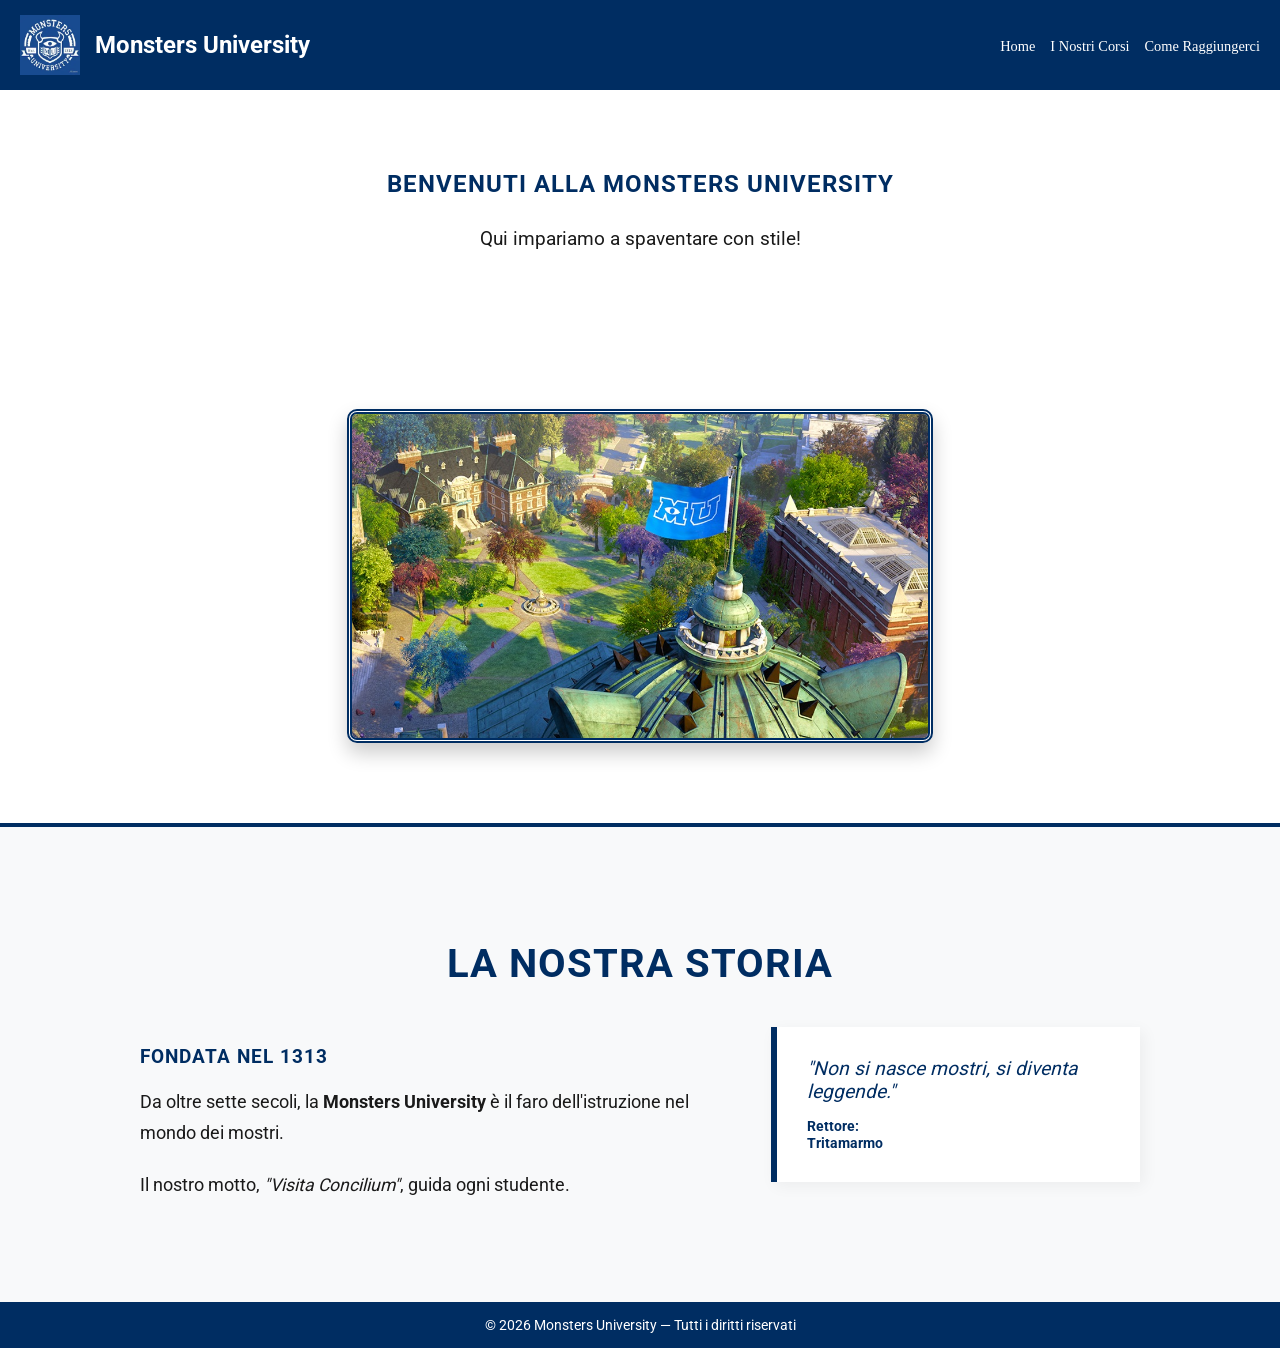
==== index.html @ 8ffa2c33 "Fix: Risolti conflitti su SonarQube su intero sito per miglioramento sicurezza da attacchi esterni c" ====
<!doctype html>
<html lang="it">

<head>
  <meta charset="UTF-8" />
  <meta name="viewport" content="width=device-width, initial-scale=1.0" />

  <meta name="description"
    content="Benvenuti alla Monsters University - La migliore accademia di spavento del mondo dei mostri." />

  <title>Monsters University</title>

  <link rel="shortcut icon" href="./assets/images/Favicon.ico" type="image/x-icon" />

  <link rel="preload" as="image" href="./assets/images/accademia-800.webp" imagesrcset="./assets/images/accademia-400.webp 400w, 
                   ./assets/images/accademia-800.webp 800w,
                   ./assets/images/accademia.webp 1200w"
    imagesizes="(max-width: 480px) 400px, (max-width: 900px) 800px, 1200px" fetchpriority="high" />

  <link rel="stylesheet" href="./css/fonts.css" />
  <link rel="stylesheet" href="./css/navbar.css" />
  <link rel="stylesheet" href="./css/style.css" />
  <link rel="stylesheet" href="./css/footer.css" />
</head>

<body>
  <div id="navbar-placeholder"></div>

  <main>
    <div id="menu-smartphone-placeholder"></div>

    <section class="title">
      <h1>Benvenuti alla Monsters University</h1>
      <p>Qui impariamo a spaventare con stile!</p>
    </section>

    <section class="school">
      <img src="assets/images/accademia-800.webp" srcset="assets/images/accademia-400.webp 400w,
                  assets/images/accademia-800.webp 800w,
                  assets/images/accademia.webp 1200w"
        sizes="(max-width: 480px) 400px, (max-width: 900px) 800px, 1200px"
        alt="Facciata storica dell'Università dei Mostri" width="800" height="533" style="width: 100%; height: auto"
        fetchpriority="high" />
    </section>

    <section class="storia">
      <div class="container-storia">
        <h2>La Nostra Storia</h2>
        <div class="storia-grid">
          <div class="testo-storia">
            <h3>Fondata nel 1313</h3>
            <p>
              Da oltre sette secoli, la <strong>Monsters University</strong> è
              il faro dell'istruzione nel mondo dei mostri.
            </p>
            <p>Il nostro motto, <em>"Visita Concilium"</em>, guida ogni studente.</p>
          </div>
          <div class="citazione">
            <blockquote aria-label="Citazione del Rettore">
              "Non si nasce mostri, si diventa leggende."
              <span> Rettore: <br />Tritamarmo</span>
            </blockquote>
          </div>
        </div>
      </div>
    </section>
  </main>

  <script src="./JavaScript/jquery-3.6.0.min.js"></script>

  <script src="./JavaScript/navbar.js"></script>
  <script src="./JavaScript/footer.js"></script>

  <script src="./services/caricaNavBar.js"></script>

  <script src="./JavaScript/customNavbar.js"></script>

</body>

</html>
---- css/fonts.css ----
/* CONFIGURAZIONE FONT LOCALE - ROBOTO SLAB
   Questa configurazione permette al progetto di funzionare 100% offline,
   risolvendo i warning di sicurezza (Subresource Integrity) di SonarQube
   ed evitando chiamate esterne ai server Google.
*/

/* roboto-slab-700 - latin */
@font-face {
  font-family: 'Roboto Slab';
  font-style: normal;
  font-weight: 400;
  font-display: swap;
  src: url('../assets/fonts/roboto-v51-latin-regular.woff2') format('woff2');
}

/* Nota: Controlla se anche il file regular (400) ha il v51 nel nome! 
   Se sì, aggiorna anche quello qui sotto: */
@font-face {
  font-family: 'Roboto Slab';
  font-style: normal;
  font-weight: 700;
  font-display: swap;
  src: url('../assets/fonts/roboto-v51-latin-700.woff2') format('woff2');
}
---- css/navbar.css ----
/* NAVBAR.CSS - Stili globali e Navigazione */

body {
    margin: 0;
    font-family: 'Arial', sans-serif;
}

.logo a {
    display: flex;
    align-items: center;
    gap: 15px;
    text-decoration: none;
    color: white;
    /* O il colore che preferisci per il testo del logo */
}

.logo a:hover {
    /* Opzionale: un leggero effetto quando passi il mouse sul logo */
    opacity: 0.9;
}

/* Tipografia specifica per gli elementi della Navbar */
.logo span {
    font-family: 'Roboto Slab', serif;
    color: white;
}

.nav-links a {
    font-family: 'Graduate', serif;
    /* Ripristinato Graduate come nel tuo file originale */
    color: white;
    text-decoration: none;
    font-size: 0.9rem;
    transition: color 0.3s;
}

/* Struttura Navbar */
.navbar {
    display: flex;
    justify-content: space-between;
    align-items: center;
    padding: 15px 20px;
    background-color: #002D62;
    color: white;
    position: relative;
    z-index: 1000;
}

.logo {
    display: flex;
    align-items: center;
    gap: 15px;
    font-size: 1.5rem;
    font-weight: bold;
    transition: 0.3s;
    text-decoration: none;
}

.logo:hover {
    text-shadow: 2px 2px 5px #93c54b;
}

.nav-links {
    list-style: none;
    display: flex;
    flex-wrap: wrap;
    justify-content: center;
    gap: 15px;
    margin: 0;
    padding: 0;
}

.nav-links a:hover {
    color: #93c54b;
}
/*Menu Hamburger e bottone nascosti in modalità desktop*/
.menuSmartphone {
    display: none;
}
.hamburger {
    display: none;
    flex-direction: column;
    gap: 5px;
    background: none;
    border: none;
    cursor: pointer;
}

.hamburger span {
    width: 28px;
    height: 3px;
    background: white;
    border-radius: 3px;
    transition: 0.3s;
}

/* Responsive Navbar */
@media screen and (max-width: 768px) {

    html,
    body {
        overflow-x: hidden;
    }

    .menu {
        display: none;
    }

    .line {
        width: 30px;
        height: 2px;
        margin: 5px;
    }

    nav {
        width: 100%;
        display: none;
    }

    .navbar {
        position: absolute;
        display: flex;
        justify-content: space-between;
        align-items: center;
        left: 0%;
        top: 0%;
        width: 100%;
        z-index: 1000;
        transform: translate();
    }

    .logo {
        display: flex;
        align-items: center;
        gap: 15px;
        font-size: 1.5rem;
        font-weight: bold;
        transition: 0.3s;
        text-decoration: none;
    }

    .title {
        display: flex;
        margin-top: 10%;
        flex-direction: column;
        justify-content: center;
        align-items: center;
        text-align: center;
        padding: 60px 20px;
        background-color: #ffffff;
    }

    .nav-links {
        display: none;
    }

    .hamburger {
        display: flex;
        flex-direction: column;
        gap: 5px;
        margin-left: auto;
        margin-right: 50px;
    }

.menuSmartphone {
    display: flex;
    position: fixed;
    list-style: none;
    padding: 20px;
    background: #002D62;
    height: 100vh;
    width: 100%;
    flex-direction: column;
    top: 70px;
    clip-path: 100% at 50% -50%;
    -webkit-clip-path: circle(100px at 50% -50%);
    transition: all 1s ease-out;
    pointer-events: none;
    z-index: 900;
}

.menuSmartphone a {
    display: block;
    padding: 15px 0;
    color: white;
    text-decoration: none;
    font-family: 'Roboto Slab', serif;
}

.menuSmartphone.open {
    /* MODIFICA: Riattiva i click solo quando è aperto */
    pointer-events: auto;
    -webkit-clip-path: circle(150% at 90% 0%);
    clip-path: circle(150% at 90% 0%);
}

.open {
    display: flex;
    clip-path: 1500% at 50% -50%;
    -webkit-clip-path: circle(1500px at 90% -50%);
    pointer-events: auto;
}
}
---- css/style.css ----
/* STILI GENERALI */
body {
    margin: 0;
    font-family: 'Roboto Slab', serif;
    background-color: #ffffff;
    color: #212529;
}

h1, h2, h3 {
    font-family: 'Roboto Slab', serif;
    text-transform: uppercase;
    letter-spacing: 1px;
    color: #002D62;
}

/* 2. SEZIONE TITOLO (HERO/HEADER PAGINA) */
.title {
    display: flex;
    flex-direction: column;
    justify-content: center;
    align-items: center;
    text-align: center;
    padding: 60px 20px;
    background-color: #ffffff;
}

.title h1 {
    margin-bottom: 10px;
    color: #002D62;
}

.title p {
    font-size: 1.2rem;
    color: #1a1a1a;
    max-width: 600px;
}

/* 3. SEZIONE CAMPUS (SCHOOL) */
.school {
    display: flex;
    flex-direction: column;
    justify-content: center;
    align-items: center;
    text-align: center;
    padding: 80px 5%;
}

.school img {
    max-width: 50%;
    height: auto;
    border: 5px double #002D62;
    border-radius: 10px;
    box-shadow: 0 10px 20px rgba(0,0,0,0.2);
}

/* 4. SEZIONE STORIA */
.storia {
    background-color: #f8f9fa;
    padding: 80px 10%;
    border-top: 4px solid #002D62;
}

.container-storia {
    max-width: 1000px;
    margin: 0 auto;
}

.storia h2 {
    font-size: 2.5rem;
    margin-bottom: 40px;
    text-align: center;
}

.storia-grid {
    display: flex;
    gap: 50px;
    align-items: flex-start;
}

.testo-storia p {
    font-size: 1.1rem;
    line-height: 1.8;
    color: #1a1a1a;
    margin-bottom: 20px;
}

/* 5. CITAZIONE */
.citazione {
    background-color: #ffffff;
    padding: 30px;
    border-left: 6px solid #002D62;
    box-shadow: 4px 4px 15px rgba(0,0,0,0.05);
    min-width: 280px;
}

.citazione blockquote {
    font-style: italic;
    font-size: 1.2rem;
    color: #002D62;
    margin: 0;
}

.citazione span {
    display: block;
    margin-top: 15px;
    font-weight: bold;
    font-style: normal;
    font-size: 0.9rem;
}

/* 6. RESPONSIVE */
@media (max-width: 768px) {
    .hero-content h1 {
        font-size: 2.2rem;
    }

    .storia-grid {
        flex-direction: column;
        text-align: center;
    }

    .school img {
        max-width: 80%;
        height: auto;
    }

    .citazione {
        min-width: unset;
        width: 100%;
        box-sizing: border-box;
    }
}
---- css/footer.css ----
/* FOOTER.CSS - Stili del footer globale */
body {
    margin: 0;
    padding: 0;
}

.site-footer {
    background-color: #002D62;
    color: white;
    text-align: center;
    padding: 15px 20px;
    font-family: 'Roboto Slab', serif;
    font-size: 0.85rem;
    width: 100%;
    box-sizing: border-box;
    /* Forza il footer a ignorare eventuali margini del padre */
    margin-left: 0;
    margin-right: 0;
}

.site-footer p {
    margin: 0;
    color: #ffffff;
}

@media screen and (max-width: 768px) {
    .site-footer {
        padding: 12px 15px;
        font-size: 0.75rem;
    }
}
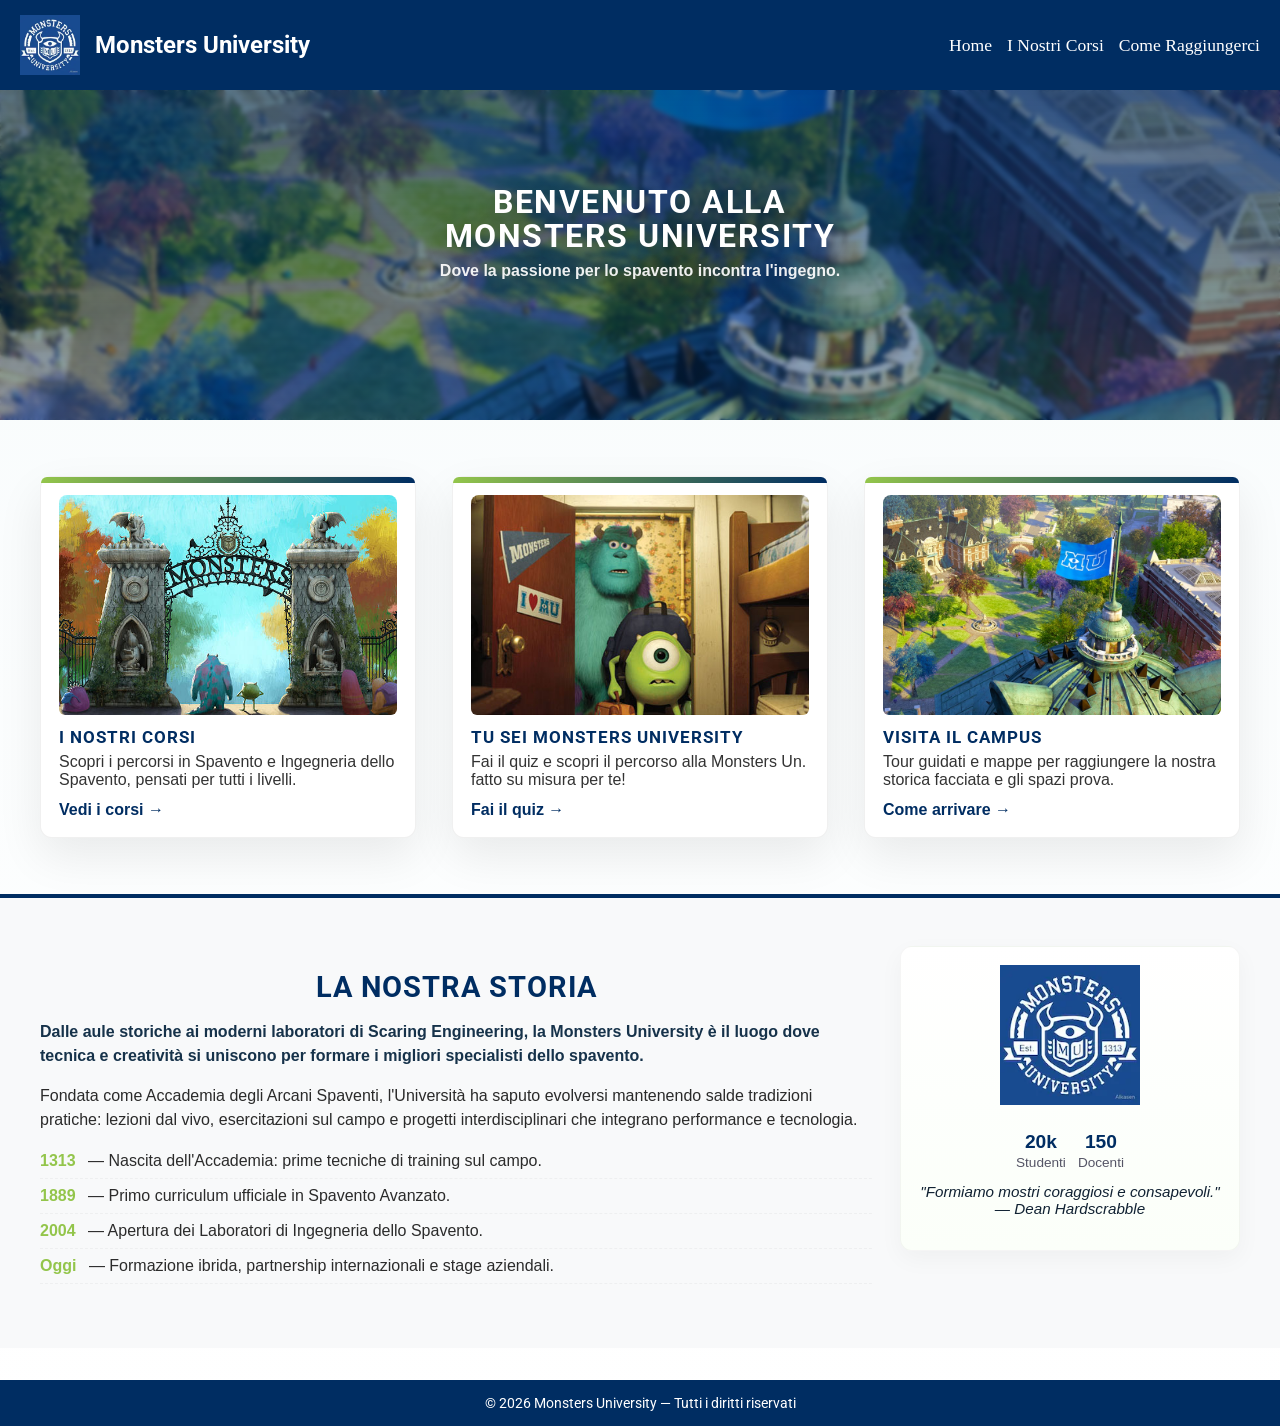
==== commit 864534f5: "Rielaborazione index.html" ====
--- a/index.html
+++ b/index.html
@@ -4,22 +4,16 @@
 <head>
   <meta charset="UTF-8" />
   <meta name="viewport" content="width=device-width, initial-scale=1.0" />
-
-  <meta name="description"
-    content="Benvenuti alla Monsters University - La migliore accademia di spavento del mondo dei mostri." />
+  <meta name="description" content="Monsters University — corsi, eventi e vita da campus." />
 
   <title>Monsters University</title>
-
   <link rel="shortcut icon" href="./assets/images/Favicon.ico" type="image/x-icon" />
-
-  <link rel="preload" as="image" href="./assets/images/accademia-800.webp" imagesrcset="./assets/images/accademia-400.webp 400w, 
-                   ./assets/images/accademia-800.webp 800w,
-                   ./assets/images/accademia.webp 1200w"
-    imagesizes="(max-width: 480px) 400px, (max-width: 900px) 800px, 1200px" fetchpriority="high" />
 
   <link rel="stylesheet" href="./css/fonts.css" />
   <link rel="stylesheet" href="./css/navbar.css" />
+  <link rel="stylesheet" href="./css/nostriCorsi.css" />
   <link rel="stylesheet" href="./css/style.css" />
+  <link rel="stylesheet" href="./css/index.css" />
   <link rel="stylesheet" href="./css/footer.css" />
 </head>
 
@@ -29,50 +23,79 @@
   <main>
     <div id="menu-smartphone-placeholder"></div>
 
-    <section class="title">
-      <h1>Benvenuti alla Monsters University</h1>
-      <p>Qui impariamo a spaventare con stile!</p>
-    </section>
-
-    <section class="school">
-      <img src="assets/images/accademia-800.webp" srcset="assets/images/accademia-400.webp 400w,
-                  assets/images/accademia-800.webp 800w,
-                  assets/images/accademia.webp 1200w"
-        sizes="(max-width: 480px) 400px, (max-width: 900px) 800px, 1200px"
-        alt="Facciata storica dell'Università dei Mostri" width="800" height="533" style="width: 100%; height: auto"
-        fetchpriority="high" />
-    </section>
-
-    <section class="storia">
-      <div class="container-storia">
-        <h2>La Nostra Storia</h2>
-        <div class="storia-grid">
-          <div class="testo-storia">
-            <h3>Fondata nel 1313</h3>
-            <p>
-              Da oltre sette secoli, la <strong>Monsters University</strong> è
-              il faro dell'istruzione nel mondo dei mostri.
-            </p>
-            <p>Il nostro motto, <em>"Visita Concilium"</em>, guida ogni studente.</p>
-          </div>
-          <div class="citazione">
-            <blockquote aria-label="Citazione del Rettore">
-              "Non si nasce mostri, si diventa leggende."
-              <span> Rettore: <br />Tritamarmo</span>
-            </blockquote>
-          </div>
+    <!-- Hero: coerente con le altre pagine (usa classi già presenti) -->
+    <section class="hero-corsi small">
+      <div class="hero-overlay">
+        <div class="hero-contenuti">
+          <h2>Benvenuto alla<br>Monsters University</h2>
+          <p class="lead">Dove la passione per lo spavento incontra l'ingegno.</p>
+          <!-- CTA rimosse: header mostra solo il testo per una resa pulita -->
         </div>
       </div>
     </section>
+
+    <!-- Sezioni informative rapide -->
+    <section class="intro container">
+      <div class="intro-grid">
+        <article class="card">
+          <img src="assets/images/percorsoCorsi.webp" alt="Sulley" class="card-img">
+          <h3>I nostri corsi</h3>
+          <p>Scopri i percorsi in Spavento e Ingegneria dello Spavento, pensati per tutti i livelli.</p>
+          <a class="link" href="./pages/nostriCorsi.html">Vedi i corsi →</a>
+        </article>
+
+        <article class="card">
+          <img src="assets/images/monsters/iNuoviArrivati.webp" alt="Nuovi Arrivati" class="card-img">
+          <h3>tu sei monsters university</h3>
+          <p>Fai il quiz e scopri il percorso alla Monsters Un. fatto su misura per te!</p>
+          <a class="link" href="./pages/test.html">Fai il quiz →</a>
+        </article>
+
+        <article class="card">
+          <img src="assets/images/accademia.webp" alt="Facciata dell'università" class="card-img">
+          <h3>Visita il campus</h3>
+          <p>Tour guidati e mappe per raggiungere la nostra storica facciata e gli spazi prova.</p>
+          <a class="link" href="./pages/comeRaggiungerci.html">Come arrivare →</a>
+        </article>
+      </div>
+    </section>
+
+    <!-- Sezione: La nostra storia (rielaborata) -->
+    <section class="storia container" aria-labelledby="storia-title">
+      <div class="storia-inner">
+        <div class="storia-main">
+          <h2 id="storia-title">La nostra storia</h2>
+          <p class="lead">Dalle aule storiche ai moderni laboratori di Scaring Engineering, la Monsters University è il luogo dove tecnica e creatività si uniscono per formare i migliori specialisti dello spavento.</p>
+
+          <p>Fondata come Accademia degli Arcani Spaventi, l'Università ha saputo evolversi mantenendo salde tradizioni pratiche: lezioni dal vivo, esercitazioni sul campo e progetti interdisciplinari che integrano performance e tecnologia.</p>
+
+          <ul class="timeline">
+            <li><strong>1313</strong> — Nascita dell'Accademia: prime tecniche di training sul campo.</li>
+            <li><strong>1889</strong> — Primo curriculum ufficiale in Spavento Avanzato.</li>
+            <li><strong>2004</strong> — Apertura dei Laboratori di Ingegneria dello Spavento.</li>
+            <li><strong>Oggi</strong> — Formazione ibrida, partnership internazionali e stage aziendali.</li>
+          </ul>
+        </div>
+
+        <aside class="storia-aside" aria-label="Riepilogo Monsters University">
+          <img src="assets/images/logoScuola.webp" alt="Logo Monsters University" class="storia-img">
+          <div class="stats">
+            <div class="stat"><strong>20k</strong><span>Studenti</span></div>
+            <div class="stat"><strong>150</strong><span>Docenti</span></div>
+          </div>
+          <p class="quote">"Formiamo mostri coraggiosi e consapevoli."<br><em>— Dean Hardscrabble</em></p>
+        </aside>
+      </div>
+    </section>
+
   </main>
 
+  <footer id="site-footer"></footer>
+
   <script src="./JavaScript/jquery-3.6.0.min.js"></script>
-
   <script src="./JavaScript/navbar.js"></script>
   <script src="./JavaScript/footer.js"></script>
-
   <script src="./services/caricaNavBar.js"></script>
-
   <script src="./JavaScript/customNavbar.js"></script>
 
 </body>
--- a/css/navbar.css
+++ b/css/navbar.css
@@ -3,6 +3,7 @@
 body {
     margin: 0;
     font-family: 'Arial', sans-serif;
+    padding-top: 70px; /* Spazio per la navbar fissa */
 }
 
 .logo a {
@@ -30,7 +31,7 @@
     /* Ripristinato Graduate come nel tuo file originale */
     color: white;
     text-decoration: none;
-    font-size: 0.9rem;
+    font-size: 1.1rem;
     transition: color 0.3s;
 }
 
@@ -42,9 +43,16 @@
     padding: 15px 20px;
     background-color: #002D62;
     color: white;
-    position: relative;
-    z-index: 1000;
-}
+    /* Rende la navbar fissa */
+    position: fixed;   
+    top: 0;            
+    left: 0;           
+    width: 100%;       
+    box-sizing: border-box; 
+    z-index: 1000;     
+}
+
+
 
 .logo {
     display: flex;
@@ -77,6 +85,7 @@
 .menuSmartphone {
     display: none;
 }
+
 .hamburger {
     display: none;
     flex-direction: column;
@@ -118,7 +127,7 @@
     }
 
     .navbar {
-        position: absolute;
+        position: fixed;
         display: flex;
         justify-content: space-between;
         align-items: center;
@@ -159,7 +168,7 @@
         flex-direction: column;
         gap: 5px;
         margin-left: auto;
-        margin-right: 50px;
+        margin-right: 8px;
     }
 
 .menuSmartphone {
@@ -184,6 +193,7 @@
     padding: 15px 0;
     color: white;
     text-decoration: none;
+    font-size: 1.2rem; /*Dimensione del testo per i link del menu smartphone*/
     font-family: 'Roboto Slab', serif;
 }
 
--- a/css/nostriCorsi.css
+++ b/css/nostriCorsi.css
@@ -0,0 +1,323 @@
+/* ==========================================================================
+   SEZIONE CORSI - Stili specifici per la Facoltà di Spavento e Ingegneria
+   Allineato con le spaziature e il layout dell'Index
+   ========================================================================== */
+
+.hero-corsi {
+    position: relative;
+    width: 100%;
+    /* Altezza minima generosa per dare importanza alla testata */
+    min-height: 500px;
+    background-image: url('../assets/images/accademia-800.webp');
+    background-size: cover;
+    background-position: center;
+    display: flex;
+    flex-direction: column;
+    justify-content: center;
+    align-items: center;
+    /* Nessuno spazio superiore: l'header deve partire subito sotto la navbar in desktop */
+    margin-top: 0;
+}
+
+.hero-overlay {
+    width: 100%;
+    min-height: 500px;
+    /* Overlay blu MU (0, 45, 98) con opacità per leggibilità */
+    background: rgba(0, 45, 98, 0.75);
+    display: flex;
+    flex-direction: column;
+    justify-content: center;
+    align-items: center;
+    /* Padding 60px 20px come nella classe .title dell'index */
+    padding: 60px 20px;
+    box-sizing: border-box;
+}
+
+.hero-contenuti {
+    max-width: 900px;
+    text-align: center;
+    color: #ffffff;
+    z-index: 2;
+}
+
+.hero-contenuti h1 {
+    /* Stesso stile degli h1 dell'index */
+    font-family: 'Roboto Slab', serif;
+    font-size: 3.5rem;
+    margin-bottom: 15px;
+    color: #ffffff;
+    text-transform: uppercase;
+    letter-spacing: 2px;
+}
+
+.hero-descrizione {
+    /* Stile simile a .title p dell'index ma con colore Monsters */
+    font-size: 1.3rem;
+    line-height: 1.6;
+    color: #93c54b;
+    /* Verde acceso per risaltare sul blu */
+    margin-bottom: 45px;
+    max-width: 650px;
+    margin-left: auto;
+    margin-right: auto;
+    font-weight: bold;
+}
+
+.hero-dettagli {
+    display: flex;
+    justify-content: center;
+    gap: 70px;
+    /* Linea di separazione sottile come gli stili della sezione storia */
+    border-top: 1px solid rgba(255, 255, 255, 0.3);
+    padding-top: 30px;
+}
+
+.dettagli-elementi {
+    display: flex;
+    flex-direction: column;
+    align-items: center;
+}
+
+.dettagli-elementi strong {
+    font-size: 1rem;
+    text-transform: uppercase;
+    color: rgba(255, 255, 255, 1);
+    letter-spacing: 1px;
+    margin-bottom: 8px;
+}
+
+.dettagli-elementi span {
+    font-size: 1.5rem;
+    font-weight: bold;
+    font-family: 'Roboto Slab', serif;
+}
+
+/* Allineamento della sezione Programma allo stile dell'Index */
+.programma {
+    background-color: #f8f9fa;
+    /* Grigio chiaro come .storia */
+    padding: 80px 10%;
+    border-top: 4px solid #002D62;
+}
+
+.container-programma {
+    max-width: 1000px;
+    margin: 0 auto;
+}
+
+.programma-grid {
+    display: flex;
+    gap: 50px;
+    align-items: flex-start;
+}
+
+/* Stile specifico per i moduli */
+.moduli-didattici {
+    margin-top: 30px;
+}
+
+.anno-accademico {
+    margin-bottom: 25px;
+    padding-left: 15px;
+    border-left: 3px solid #93c54b;
+    /* Verde Monsters */
+}
+
+.anno-accademico strong {
+    display: block;
+    color: #002D62;
+    font-family: 'Roboto Slab', serif;
+    font-size: 1.7rem;
+    margin-bottom: 5px;
+}
+
+.descrizione-anno-accademico {
+    margin-bottom: 25px;
+    padding-left: 15px;
+    border-left: 3px solid #93c54b;
+    /* Verde Monsters */
+}
+
+.descrizione-anno-accademico strong {
+    display: block;
+    color: #002D62;
+    font-family: 'Roboto Slab', serif;
+    font-size: 1.1rem;
+    margin-bottom: 5px;
+}
+
+/* Bottone 'Scopri' coerente con lo stile del sito */
+.btn-scopri {
+    display: inline-flex;
+    align-items: center;
+    gap: 8px;
+    margin-top: 12px;
+    padding: 8px 14px;
+    border-radius: 6px;
+    text-decoration: none;
+    font-weight: 700;
+    font-family: 'Roboto Slab', serif;
+    color: #002D62;
+    background: transparent;
+    border: 2px solid #93c54b;
+    transition: background-color 200ms ease, color 200ms ease, transform 150ms ease;
+}
+
+.btn-scopri .arrow {
+    font-size: 1.1rem;
+    line-height: 1;
+}
+
+.btn-scopri:hover,
+.btn-scopri:focus {
+    background: #334513; /* Migliore punteggio su controllo colore */
+    color: #ffffff;
+    transform: translateY(-2px);
+}
+
+.btn-scopri:focus {
+    outline: 3px solid rgba(147,197,75,0.25);
+    outline-offset: 2px;
+}
+
+/* --------------------------------------------------------------------------
+   RESPONSIVE (Coerente con le Media Query dell'Index)
+   -------------------------------------------------------------------------- */
+
+@media (max-width: 768px) {
+    .hero-corsi {
+        margin-top: 60px;
+        /* Forza l'altezza a 450px per contenere comodamente le 3 righe di testo */
+        height: 450px !important;
+        width: 100% !important;
+        display: flex;
+        overflow: hidden;
+        /* Evita che il contenuto "esca" fuori */
+    }
+
+    .hero-overlay {
+        /* L'overlay ora occupa tutto lo spazio disponibile senza margini */
+        width: 100% !important;
+        height: 100% !important;
+        margin: 0 !important;
+        padding: 40px 20px;
+        display: flex;
+        flex-direction: column;
+        justify-content: center;
+        /* Centra il testo nel box da 450px */
+        align-items: center;
+        box-sizing: border-box;
+    }
+
+    .hero-contenuti {
+        width: 100%;
+        max-width: 100%;
+        /* Si assicura di non superare lo schermo */
+    }
+
+    .hero-contenuti h1 {
+        font-size: 2.2rem;
+    }
+
+    .hero-descrizione {
+        font-size: 1.1rem;
+    }
+
+    .hero-dettagli {
+        gap: 35px;
+        /* Teniamo affiancati ma riduciamo lo spazio */
+    }
+
+    .dettagli-elementi span {
+        font-size: 1.2rem;
+    }
+
+    .programma-grid {
+        flex-direction: column;
+    }
+}
+
+/* Stili per l'immagine 'percorsoCorsi' sotto la citazione */
+
+.immagine-corso {
+    margin-top: 18px;
+    display: block;
+    text-align: center;
+}
+
+.immagine-corso img {
+    width: 100%;
+    max-width: 420px; /* mantiene una presenza consistente sotto la citazione */
+    height: auto;
+    display: inline-block;
+    border-radius: 12px;
+    padding: 0px;
+    background: #ffffff;
+    border: 6px solid #002D62; /* cornice blu scuro coerente con il sito */
+    box-shadow: 0 14px 36px rgba(0,45,98,0.12), 0 6px 12px rgba(0,0,0,0.06);
+    transition: transform 220ms cubic-bezier(.2,.9,.3,1), box-shadow 220ms ease;
+}
+
+.immagine-corso img:hover {
+    transform: translateY(-6px);
+    box-shadow: 0 20px 48px rgba(0,45,98,0.14), 0 8px 18px rgba(0,0,0,0.08);
+}
+
+@media (max-width: 480px) {
+    .immagine-corso img {
+        max-width: 100%;
+        border-radius: 10px;
+        border-width: 5px;
+        padding: 0px;
+    }
+}
+
+/* On wider screens give the image a larger column and more presence */
+@media (min-width: 1000px) {
+    .immagine-corso img {
+        border-radius: 14px;
+        padding: 0px;
+        max-width: 90%;
+    }
+}
+
+/* Variante ridotta della hero per pagine secondarie (es. test) */
+.hero-corsi.small {
+    min-height: 300px;
+}
+
+.hero-corsi.small .hero-overlay {
+    min-height: 300px;
+    padding: 36px 16px;
+}
+
+/* Su desktop aumentiamo il padding-top della hero ridotta per creare spazio visivo
+   senza alterare il flusso del contenuto (evita che l'immagine si 'allunghi') */
+@media (min-width: 901px) {
+    .hero-corsi.small .hero-overlay {
+        padding-top: 100px;
+        padding-bottom: 36px;
+    }
+}
+
+.hero-corsi.small .hero-contenuti h1,
+.hero-corsi.small .hero-contenuti h2 {
+    font-size: 2rem;
+    letter-spacing: 1.5px;
+}
+
+@media (max-width: 768px) {
+    .hero-corsi.small {
+        height: 260px !important;
+        min-height: 260px !important;
+    }
+
+    .hero-corsi.small .hero-overlay {
+        padding: 28px 14px;
+    }
+
+    .hero-corsi.small .hero-contenuti h1,
+    .hero-corsi.small .hero-contenuti h2 {
+        font-size: 1.6rem;
+    }
+}
--- a/css/style.css
+++ b/css/style.css
@@ -4,6 +4,7 @@
     font-family: 'Roboto Slab', serif;
     background-color: #ffffff;
     color: #212529;
+    padding-top: 80px; /* Spazio per la navbar fissa */
 }
 
 h1, h2, h3 {
@@ -20,7 +21,7 @@
     justify-content: center;
     align-items: center;
     text-align: center;
-    padding: 60px 20px;
+    padding: 80px 20px;
     background-color: #ffffff;
 }
 
@@ -30,7 +31,7 @@
 }
 
 .title p {
-    font-size: 1.2rem;
+    font-size: 1.4rem;
     color: #1a1a1a;
     max-width: 600px;
 }
--- a/css/index.css
+++ b/css/index.css
@@ -0,0 +1,309 @@
+/* Stili specifici per la homepage - index.html
+   Mantengono i colori e il linguaggio visivo del sito principale.
+*/
+
+:root {
+    --primary: #002D62;
+    --accent: #93c54b;
+    --muted: #f6fbf4;
+    --card-bg: #ffffff;
+    --text: #222;
+}
+
+/* Reset minimale e layout contenitore */
+body {
+    background: linear-gradient(180deg, #f7fbfc 0%, #ffffff 100%);
+    color: var(--text);
+    font-family: 'Arial', sans-serif;
+    -webkit-font-smoothing: antialiased;
+    -moz-osx-font-smoothing: grayscale;
+}
+
+.container {
+    max-width: 1200px;
+    margin: 0 auto;
+    padding: 28px 22px;
+}
+
+/* Hero coerente con .hero-corsi.small ma con un aspetto più ricco */
+.hero-corsi.small {
+    /* contenitore con immagine di sfondo; posizionato per permettere overlay assoluto */
+    position: relative;
+    background-image: url('../assets/images/accademia.webp');
+    /* forza il punto focale al centro per evitare sgranature visibili fuori dalla maschera */
+    background-position: center center;
+    background-size: cover;
+    background-repeat: no-repeat;
+    border-bottom: 0px solid rgba(0, 0, 0, 0.04);
+    min-height: 420px;
+    /* altezza minima per avere una buona presenza del hero */
+    overflow: hidden;
+    /* evita che elementi o effetti visivi escano dal contenitore */
+}
+
+.hero-overlay {
+    /* overlay posizionato assolutamente per coprire esattamente l'immagine sottostante */
+    position: absolute;
+    inset: 0;
+    /* top:0; right:0; bottom:0; left:0 */
+    background: linear-gradient(180deg, rgba(0, 45, 98, 0.72), rgba(0, 45, 98, 0.42));
+    display: flex;
+    align-items: center;
+    justify-content: center;
+    padding: 0 20px;
+    /* padding interno gestito dalla hero-contenuti */
+    backdrop-filter: blur(2px);
+    z-index: 2;
+    /* assicurati che l'overlay stia sopra l'immagine di sfondo */
+}
+
+.hero-contenuti {
+    text-align: center;
+    color: #fff;
+    text-shadow: 0 8px 26px rgba(0, 0, 0, 0.36);
+    max-width: 920px;
+    padding: 72px 0;
+    /* crea spazio verticale coerente dentro l'overlay assoluto */
+    position: relative;
+    z-index: 3;
+    /* contenuti leggibili sopra l'overlay */
+}
+
+.hero-contenuti h2 {
+    font-family: 'Roboto Slab', serif;
+    font-size: 2.4rem;
+    margin: 0 0 8px 0;
+    line-height: 1.05;
+    color: #ffffff;
+}
+
+.hero-contenuti .lead {
+    color: rgba(255, 255, 255, 0.92);
+    margin: 8px 0 18px 0;
+    font-weight: 600;
+}
+
+.hero-cta {
+    display: flex;
+    gap: 12px;
+    justify-content: center;
+    align-items: center;
+    margin-top: 14px;
+}
+
+/* CTA specifiche per la hero - coerenti col resto del sito */
+.hero-cta .btn-primary {
+    padding: 12px 24px;
+    font-size: 1rem;
+    background: var(--accent);
+    color: #fff;
+    border-radius: 10px;
+    box-shadow: 0 12px 34px rgba(51, 69, 19, 0.18);
+}
+
+.hero-cta .btn-scopri {
+    background: transparent;
+    color: #fff;
+    border: 2px solid rgba(255, 255, 255, 0.18);
+    padding: 10px 18px;
+    border-radius: 8px;
+    font-weight: 700;
+}
+
+.hero-cta .btn-scopri:hover {
+    background: rgba(255, 255, 255, 0.06);
+    border-color: rgba(255, 255, 255, 0.26);
+}
+
+/* Intro cards */
+.intro {
+    margin-top: 28px;
+    margin-bottom: 28px;
+}
+
+.intro-grid {
+    display: grid;
+    grid-template-columns: repeat(3, 1fr);
+    gap: 28px;
+}
+
+.card {
+    background: var(--card-bg);
+    border-radius: 12px;
+    padding: 16px 18px 20px 18px;
+    box-shadow: 0 18px 46px rgba(0, 0, 0, 0.08);
+    border: 1px solid rgba(0, 0, 0, 0.06);
+    transition: transform 220ms ease, box-shadow 220ms ease;
+    position: relative;
+}
+
+.card::before {
+    content: "";
+    position: absolute;
+    left: 0;
+    right: 0;
+    top: 0;
+    height: 6px;
+    border-top-left-radius: 12px;
+    border-top-right-radius: 12px;
+    background: linear-gradient(90deg, rgba(147, 197, 75, 1) 0%, rgba(0, 45, 98, 1) 100%);
+}
+
+.card h3 {
+    margin: 0 0 6px 0;
+    color: var(--primary);
+    font-size: 1.05rem;
+}
+
+.card p {
+    margin: 0 0 12px 0;
+    color: #333;
+}
+
+.card .link {
+    color: var(--primary);
+    font-weight: 700;
+    text-decoration: none;
+}
+
+.card:hover {
+    transform: translateY(-6px);
+    transition: transform 220ms ease;
+}
+
+/* Immagini nelle card */
+.card-img {
+    width: 100%;
+    height: 180px;
+    object-fit: cover;
+    display: block;
+    border-radius: 8px 8px 6px 6px;
+    margin-bottom: 12px;
+}
+
+@media (min-width: 1200px) {
+    .intro-grid { grid-template-columns: repeat(3, 1fr); gap: 36px; }
+    .card-img { height: 220px; }
+    .card { padding: 18px; }
+}
+
+/* Storia (sezione rielaborata) */
+.storia {
+    margin: 40px 0 72px 0;
+}
+
+.storia-inner {
+    display: grid;
+    grid-template-columns: 1fr 320px;
+    gap: 28px;
+    align-items: start;
+}
+
+/* Desktop: rendi la sezione 'storia' full-width e centra il contenuto interno */
+@media (min-width: 901px) {
+    .storia.container {
+        width: 100%;
+        max-width: 100%;
+        padding: 48px 0; /* più respiro verticalmente */
+        margin: 0; /* occupa tutta la larghezza della pagina */
+    }
+    .storia-inner {
+        max-width: 1200px; /* contenuto centrato con larghezza controllata */
+        margin: 0 auto;
+        grid-template-columns: 1fr 340px;
+    }
+}
+
+.storia-main h2 {
+    color: var(--primary);
+    font-size: 1.8rem;
+    margin-bottom: 12px;
+}
+
+.storia-main .lead { margin-bottom: 10px; font-weight: 600; color: #16324a; }
+.storia-main p { margin-bottom: 12px; line-height: 1.5; color: #2a2a2a; }
+
+.timeline { list-style: none; padding: 0; margin: 10px 0 16px 0; }
+.timeline li { padding: 8px 0; border-bottom: 1px dashed rgba(0,0,0,0.04); color: #2b2b2b; }
+.timeline li strong { color: var(--accent); margin-right: 8px; }
+
+.storia-aside { background: linear-gradient(180deg,#ffffff,#fbfff9); padding: 18px; border-radius: 12px; border: 1px solid rgba(0,0,0,0.04); box-shadow: 0 8px 24px rgba(0,0,0,0.04); text-align:center; }
+.storia-img { width: 100%; height: 140px; object-fit: contain; margin-bottom: 12px; }
+.stats { display:flex; gap:12px; justify-content:center; margin: 10px 0 8px 0; }
+.stat { text-align:center; }
+.stat strong { display:block; font-size:1.2rem; color: var(--primary); }
+.stat span { font-size:0.85rem; color:#556; }
+.storia-aside .quote { margin-top:12px; font-style:italic; color:#123; font-size:0.95rem; }
+
+/* Footer spacing */
+footer#site-footer {
+    margin-top: 32px;
+}
+
+/* Responsive */
+@media (max-width: 900px) {
+    .intro-grid {
+        grid-template-columns: repeat(2, 1fr);
+    }
+
+    .hero-overlay {
+        padding: 64px 18px 48px 18px;
+    }
+
+    .hero-contenuti h2 {
+        font-size: 1.9rem;
+    }
+
+    .card::before {
+        height: 5px;
+    }
+    /* Sposta il focus dell'immagine della prima card verso l'alto (mostra l'insegna) */
+    .intro-grid > article.card:first-child .card-img {
+        object-position: center 12%;
+        height: 200px;
+    }
+    /* Uniforma l'altezza delle immagini delle card su tablet (stessa altezza per tutte) */
+    .intro-grid > article.card .card-img {
+        height: 200px;
+    }
+}
+
+@media (max-width: 600px) {
+    .intro-grid {
+        grid-template-columns: 1fr;
+    }
+
+    .hero-overlay {
+        padding: 40px 12px 32px 12px;
+    }
+
+    .hero-contenuti h2 {
+        font-size: 1.25rem;
+    }
+
+    .container {
+        padding: 12px;
+    }
+
+    .intro {
+        margin-top: 12px;
+    }
+
+    .hero-cta {
+        flex-direction: column;
+        gap: 8px;
+    }
+    /* Ulteriore rialzo del focus su telefoni per la prima card */
+    .intro-grid > article.card:first-child .card-img {
+        object-position: center 8%;
+        height: 180px;
+    }
+    /* Uniforma l'altezza delle immagini delle card su telefoni */
+    .intro-grid > article.card .card-img {
+        height: 180px;
+    }
+    /* Storia: impila il contenuto e posiziona il riepilogo (aside) sopra il testo principale */
+    .storia-inner { grid-template-columns: 1fr; }
+    .storia-aside { order: 1; margin-bottom: 14px; }
+    .storia-main { order: 2; }
+}
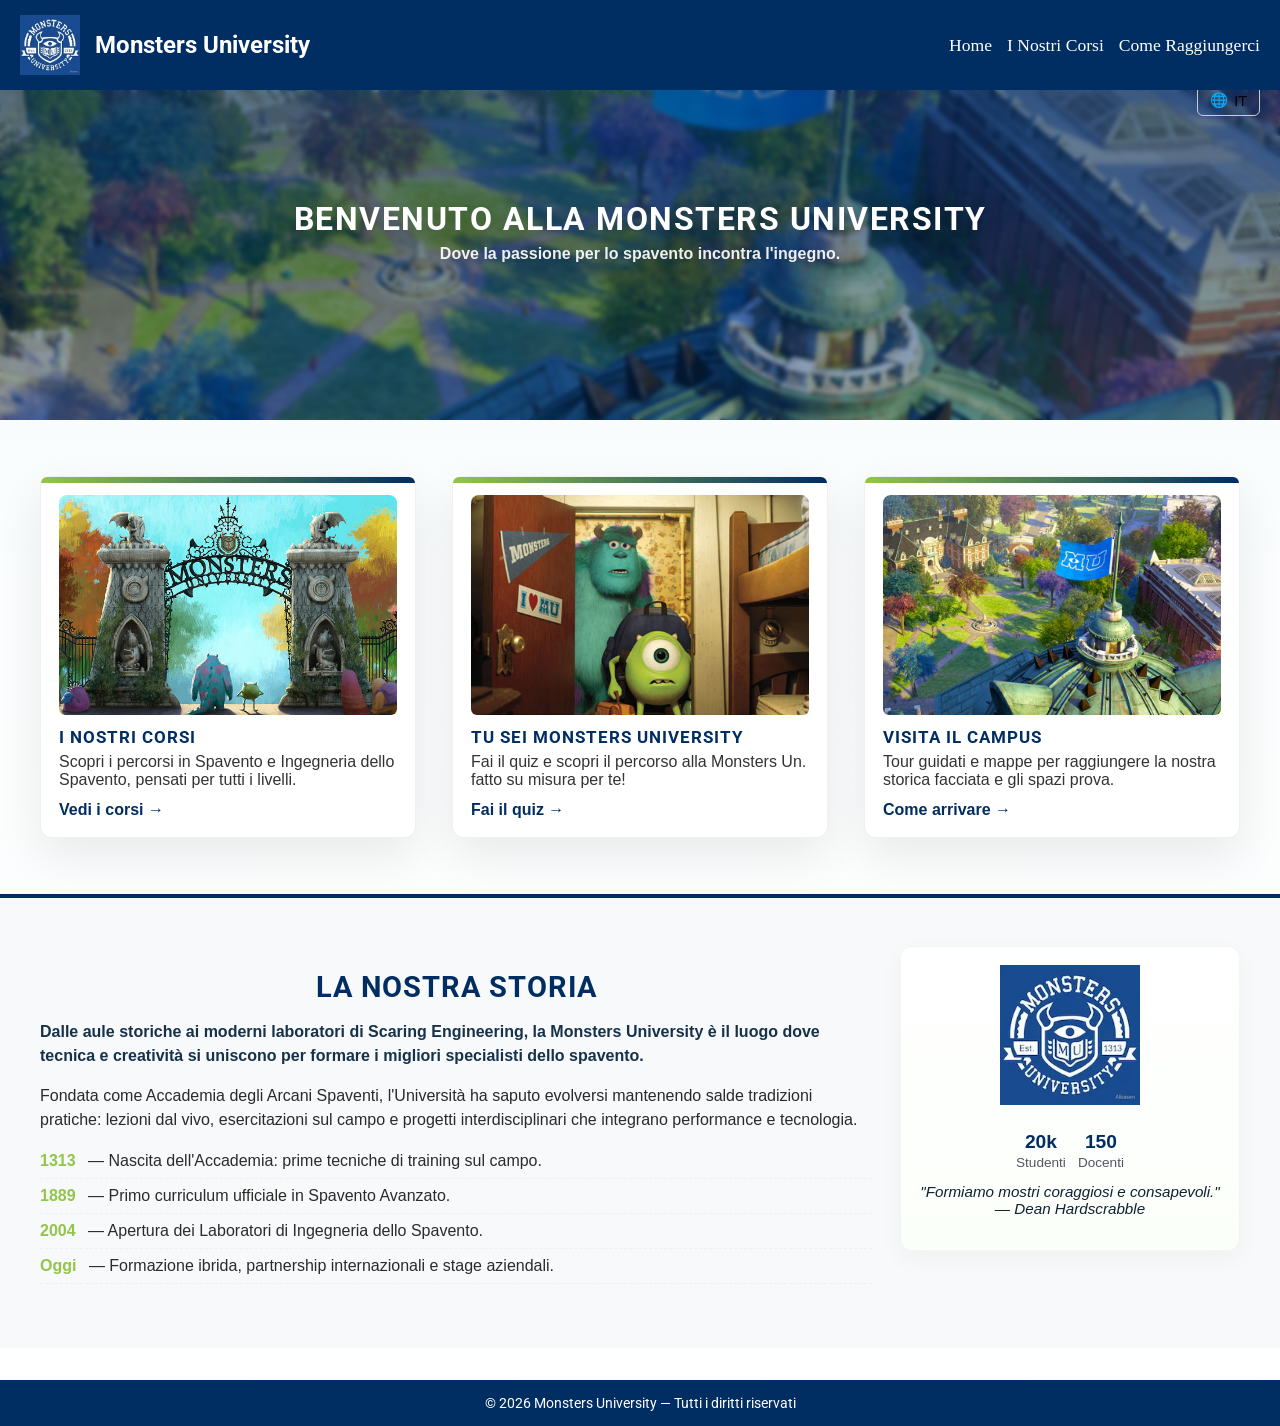
==== commit 36f49020: "Update: Inserita logica e pulsante di cambio lingua in tutte le pagine" ====
--- a/index.html
+++ b/index.html
@@ -11,6 +11,7 @@
 
   <link rel="stylesheet" href="./css/fonts.css" />
   <link rel="stylesheet" href="./css/navbar.css" />
+  <link rel="stylesheet" href="./css/cambioLingua.css" />
   <link rel="stylesheet" href="./css/nostriCorsi.css" />
   <link rel="stylesheet" href="./css/style.css" />
   <link rel="stylesheet" href="./css/index.css" />
@@ -20,6 +21,9 @@
 <body>
   <div id="navbar-placeholder"></div>
 
+  <!-- Selettore lingua iniettato dinamicamente da langService.js -->
+  <div id="lang-selector-placeholder"></div>
+
   <main>
     <div id="menu-smartphone-placeholder"></div>
 
@@ -27,9 +31,8 @@
     <section class="hero-corsi small">
       <div class="hero-overlay">
         <div class="hero-contenuti">
-          <h2>Benvenuto alla<br>Monsters University</h2>
-          <p class="lead">Dove la passione per lo spavento incontra l'ingegno.</p>
-          <!-- CTA rimosse: header mostra solo il testo per una resa pulita -->
+          <h2 data-i18n="index_hero_title">Benvenuto alla<br>Monsters University</h2>
+          <p class="lead" data-i18n="index_hero_sottotitolo">Dove la passione per lo spavento incontra l'ingegno.</p>
         </div>
       </div>
     </section>
@@ -39,23 +42,25 @@
       <div class="intro-grid">
         <article class="card">
           <img src="assets/images/percorsoCorsi.webp" alt="Sulley" class="card-img">
-          <h3>I nostri corsi</h3>
-          <p>Scopri i percorsi in Spavento e Ingegneria dello Spavento, pensati per tutti i livelli.</p>
-          <a class="link" href="./pages/nostriCorsi.html">Vedi i corsi →</a>
+          <h3 data-i18n="index_card1_titolo">I nostri corsi</h3>
+          <p data-i18n="index_card1_desc">Scopri i percorsi in Spavento e Ingegneria dello Spavento, pensati per tutti i
+            livelli.</p>
+          <a class="link" href="./pages/nostriCorsi.html" data-i18n="index_card1_link">Vedi i corsi →</a>
         </article>
 
         <article class="card">
           <img src="assets/images/monsters/iNuoviArrivati.webp" alt="Nuovi Arrivati" class="card-img">
-          <h3>tu sei monsters university</h3>
-          <p>Fai il quiz e scopri il percorso alla Monsters Un. fatto su misura per te!</p>
-          <a class="link" href="./pages/test.html">Fai il quiz →</a>
+          <h3 data-i18n="index_card2_titolo">tu sei monsters university</h3>
+          <p data-i18n="index_card2_desc">Fai il quiz e scopri il percorso alla Monsters Un. fatto su misura per te!</p>
+          <a class="link" href="./pages/test.html" data-i18n="index_card2_link">Fai il quiz →</a>
         </article>
 
         <article class="card">
           <img src="assets/images/accademia.webp" alt="Facciata dell'università" class="card-img">
-          <h3>Visita il campus</h3>
-          <p>Tour guidati e mappe per raggiungere la nostra storica facciata e gli spazi prova.</p>
-          <a class="link" href="./pages/comeRaggiungerci.html">Come arrivare →</a>
+          <h3 data-i18n="index_card3_titolo">Visita il campus</h3>
+          <p data-i18n="index_card3_desc">Tour guidati e mappe per raggiungere la nostra storica facciata e gli spazi
+            prova.</p>
+          <a class="link" href="./pages/comeRaggiungerci.html" data-i18n="index_card3_link">Come arrivare →</a>
         </article>
       </div>
     </section>
@@ -64,40 +69,64 @@
     <section class="storia container" aria-labelledby="storia-title">
       <div class="storia-inner">
         <div class="storia-main">
-          <h2 id="storia-title">La nostra storia</h2>
-          <p class="lead">Dalle aule storiche ai moderni laboratori di Scaring Engineering, la Monsters University è il luogo dove tecnica e creatività si uniscono per formare i migliori specialisti dello spavento.</p>
-
-          <p>Fondata come Accademia degli Arcani Spaventi, l'Università ha saputo evolversi mantenendo salde tradizioni pratiche: lezioni dal vivo, esercitazioni sul campo e progetti interdisciplinari che integrano performance e tecnologia.</p>
+          <h2 id="storia-title" data-i18n="index_storia_titolo">La nostra storia</h2>
+          <p class="lead" data-i18n="index_storia_lead">Dalle aule storiche ai moderni laboratori di Scaring
+            Engineering, la Monsters University è il luogo dove tecnica e creatività si uniscono per formare i migliori
+            specialisti dello spavento.</p>
+          <p data-i18n="index_storia_desc">Fondata come Accademia degli Arcani Spaventi, l'Università ha saputo
+            evolversi mantenendo salde tradizioni pratiche: lezioni dal vivo, esercitazioni sul campo e progetti
+            interdisciplinari che integrano performance e tecnologia.</p>
 
           <ul class="timeline">
-            <li><strong>1313</strong> — Nascita dell'Accademia: prime tecniche di training sul campo.</li>
-            <li><strong>1889</strong> — Primo curriculum ufficiale in Spavento Avanzato.</li>
-            <li><strong>2004</strong> — Apertura dei Laboratori di Ingegneria dello Spavento.</li>
-            <li><strong>Oggi</strong> — Formazione ibrida, partnership internazionali e stage aziendali.</li>
+            <li><strong>1313</strong> — <span data-i18n="index_timeline_1313">Nascita dell'Accademia: prime tecniche di
+                training sul campo.</span></li>
+            <li><strong>1889</strong> — <span data-i18n="index_timeline_1889">Primo curriculum ufficiale in Spavento
+                Avanzato.</span></li>
+            <li><strong>2004</strong> — <span data-i18n="index_timeline_2004">Apertura dei Laboratori di Ingegneria
+                dello Spavento.</span></li>
+            <li><strong data-i18n="index_timeline_oggi_label">Oggi</strong> — <span
+                data-i18n="index_timeline_oggi">Formazione ibrida, partnership internazionali e stage aziendali.</span>
+            </li>
           </ul>
         </div>
 
         <aside class="storia-aside" aria-label="Riepilogo Monsters University">
           <img src="assets/images/logoScuola.webp" alt="Logo Monsters University" class="storia-img">
           <div class="stats">
-            <div class="stat"><strong>20k</strong><span>Studenti</span></div>
-            <div class="stat"><strong>150</strong><span>Docenti</span></div>
+            <div class="stat"><strong>20k</strong><span data-i18n="index_stat_studenti">Studenti</span></div>
+            <div class="stat"><strong>150</strong><span data-i18n="index_stat_docenti">Docenti</span></div>
           </div>
-          <p class="quote">"Formiamo mostri coraggiosi e consapevoli."<br><em>— Dean Hardscrabble</em></p>
+          <p class="quote">
+            <span data-i18n="index_quote_testo">"Formiamo mostri coraggiosi e consapevoli."</span><br>
+            <em data-i18n="index_quote_autore">— Dean Hardscrabble</em>
+          </p>
         </aside>
       </div>
     </section>
-
   </main>
 
   <footer id="site-footer"></footer>
 
+  <!-- jQuery: libreria esterna, deve essere caricata per prima -->
   <script src="./JavaScript/jquery-3.6.0.min.js"></script>
+  <!-- Template HTML della navbar -->
   <script src="./JavaScript/navbar.js"></script>
+  <!-- Footer dinamico -->
   <script src="./JavaScript/footer.js"></script>
+  <!-- Servizio di iniezione dei componenti nel DOM -->
   <script src="./services/caricaNavBar.js"></script>
+  <!-- Logica interattiva della navbar (hamburger menu, animazioni) -->
   <script src="./JavaScript/customNavbar.js"></script>
-
+  <!-- Template HTML del selettore lingua — deve essere caricato PRIMA di lang.js -->
+  <script src="./JavaScript/cambioLingua.js"></script>
+  <!-- Dizionario italiano — deve essere caricato PRIMA di lang.js -->
+  <script src="./services/i18n/lang.it.js"></script>
+  <!-- Dizionario inglese — deve essere caricato PRIMA di lang.js -->
+  <script src="./services/i18n/lang.en.js"></script>
+  <!-- Assembla i due dizionari — deve essere caricato PRIMA di langService.js -->
+  <script src="./services/lang.js"></script>
+  <!-- Logica cambio lingua -->
+  <script src="./services/langService.js"></script>
 </body>
 
 </html>
--- a/css/cambioLingua.css
+++ b/css/cambioLingua.css
@@ -0,0 +1,65 @@
+/* ===================================================
+   SELETTORE LINGUA — da integrare in navbar.css
+   una volta spostato il componente nella navbar
+   =================================================== */
+
+#lang-selector {
+  position: fixed;
+  top: 85px;
+  right: 20px;
+  display: inline-block;
+  z-index: 999;
+}
+
+#lang-toggle {
+  background: none;
+  border: 1px solid #ccc;
+  border-radius: 6px;
+  padding: 6px 12px;
+  cursor: pointer;
+  font-size: 0.9rem;
+  display: flex;
+  align-items: center;
+  gap: 6px;
+}
+
+#lang-toggle:hover {
+  background-color: #f0f0f0;
+}
+
+/* Dropdown nascosto di default */
+#lang-dropdown {
+  display: none;
+  position: absolute;
+  top: calc(100% + 4px);
+  left: 0;
+  background-color: #fff;
+  border: 1px solid #ccc;
+  border-radius: 6px;
+  overflow: hidden;
+  z-index: 1000;
+  min-width: 140px;
+  box-shadow: 0 4px 12px rgba(0, 0, 0, 0.1);
+}
+
+/* Dropdown visibile quando ha la classe open */
+#lang-dropdown.open {
+  display: block;
+}
+
+.lang-option {
+  width: 100%;
+  background: none;
+  border: none;
+  padding: 10px 14px;
+  cursor: pointer;
+  font-size: 0.9rem;
+  text-align: left;
+  display: flex;
+  align-items: center;
+  gap: 8px;
+}
+
+.lang-option:hover {
+  background-color: #f5f5f5;
+}
--- a/css/index.css
+++ b/css/index.css
@@ -45,7 +45,6 @@
     /* overlay posizionato assolutamente per coprire esattamente l'immagine sottostante */
     position: absolute;
     inset: 0;
-    /* top:0; right:0; bottom:0; left:0 */
     background: linear-gradient(180deg, rgba(0, 45, 98, 0.72), rgba(0, 45, 98, 0.42));
     display: flex;
     align-items: center;
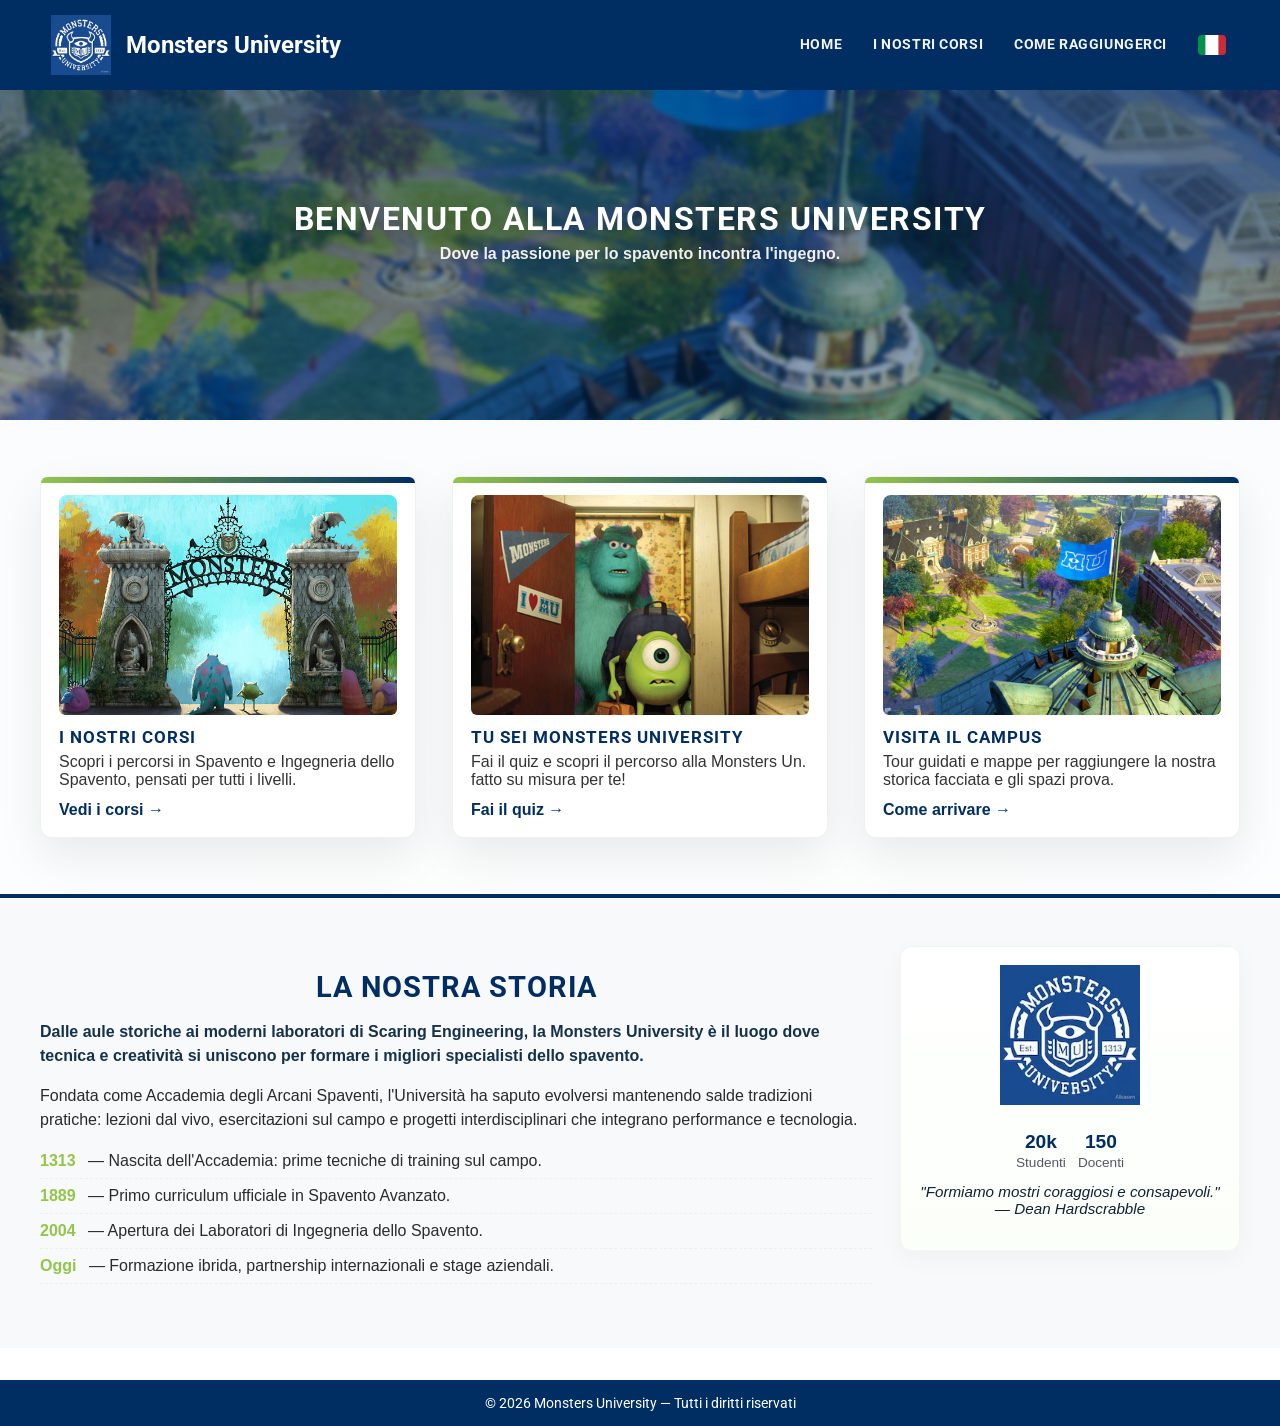
==== commit d2a4d5a8: "Frontend cambio lingua e fix vari bug" ====
--- a/index.html
+++ b/index.html
@@ -21,8 +21,7 @@
 <body>
   <div id="navbar-placeholder"></div>
 
-  <!-- Selettore lingua iniettato dinamicamente da langService.js -->
-  <div id="lang-selector-placeholder"></div>
+  <!-- Selettore lingua ora integrato nel menu hamburger (mobile) -->
 
   <main>
     <div id="menu-smartphone-placeholder"></div>
--- a/css/navbar.css
+++ b/css/navbar.css
@@ -9,7 +9,7 @@
 .logo a {
     display: flex;
     align-items: center;
-    gap: 15px;
+    gap: 12px;
     text-decoration: none;
     color: white;
     /* O il colore che preferisci per il testo del logo */
@@ -27,12 +27,14 @@
 }
 
 .nav-links a {
-    font-family: 'Graduate', serif;
-    /* Ripristinato Graduate come nel tuo file originale */
-    color: white;
-    text-decoration: none;
-    font-size: 1.1rem;
-    transition: color 0.3s;
+    font-family: 'Roboto Slab', serif;
+    color: rgba(255,255,255,0.95);
+    text-decoration: none;
+    font-size: 0.9rem;
+    font-weight: 600;
+    text-transform: uppercase;
+    letter-spacing: 0.04em;
+    transition: color 0.18s ease;
 }
 
 /* Struttura Navbar */
@@ -40,7 +42,7 @@
     display: flex;
     justify-content: space-between;
     align-items: center;
-    padding: 15px 20px;
+    padding: 15px 36px;
     background-color: #002D62;
     color: white;
     /* Rende la navbar fissa */
@@ -78,9 +80,31 @@
     padding: 0;
 }
 
+/* Uniform spacing: assicurati che il logo abbia lo stesso offset dal bordo sinistro
+   come il gruppo di destra ha dal bordo destro */
+.logo { margin-left: 15px; }
+
 .nav-links a:hover {
-    color: #93c54b;
-}
+    color: #7fb24a;
+}
+/* Ensure vertical alignment between nav links and the language toggle */
+.nav-links li,
+.nav-links a,
+.nav-lang {
+    display: flex;
+    align-items: center;
+}
+
+.nav-links a {
+    line-height: 1;
+    padding: 6px 8px;
+}
+
+.nav-lang .lang-toggle {
+    padding: 6px 8px;
+}
+
+.nav-links a, .nav-lang .lang-toggle { height: 44px; }
 /*Menu Hamburger e bottone nascosti in modalità desktop*/
 .menuSmartphone {
     display: none;
@@ -100,7 +124,20 @@
     height: 3px;
     background: white;
     border-radius: 3px;
-    transition: 0.3s;
+    transition: transform 900ms cubic-bezier(.2,.9,.25,1), opacity 180ms ease;
+    transform-origin: center;
+}
+
+/* Animated state when hamburger has .open */
+.hamburger.open span:nth-child(1) {
+    transform: translateY(6px) rotate(45deg);
+}
+.hamburger.open span:nth-child(2) {
+    opacity: 0;
+    transform: scaleX(0.2);
+}
+.hamburger.open span:nth-child(3) {
+    transform: translateY(-6px) rotate(-45deg);
 }
 
 /* Responsive Navbar */
@@ -136,6 +173,7 @@
         width: 100%;
         z-index: 1000;
         transform: translate();
+        padding: 12px 18px; /* mobile: slightly less horizontal padding */
     }
 
     .logo {
@@ -180,7 +218,7 @@
     height: 100vh;
     width: 100%;
     flex-direction: column;
-    top: 70px;
+    top: 60px;
     clip-path: 100% at 50% -50%;
     -webkit-clip-path: circle(100px at 50% -50%);
     transition: all 1s ease-out;
@@ -210,4 +248,16 @@
     -webkit-clip-path: circle(1500px at 90% -50%);
     pointer-events: auto;
 }
+
+/* Separator between language selector and menu items */
+.menu-divider {
+    height: 1px;
+    background: rgba(255,255,255,0.08);
+    margin: 12px 0;
+    width: 100%;
+}
+
+.menu-lang {
+    margin-bottom: 8px;
+}
 }
--- a/css/cambioLingua.css
+++ b/css/cambioLingua.css
@@ -3,63 +3,158 @@
    una volta spostato il componente nella navbar
    =================================================== */
 
-#lang-selector {
-  position: fixed;
-  top: 85px;
-  right: 20px;
-  display: inline-block;
-  z-index: 999;
+/* Styling del selettore lingua integrato nel menu hamburger */
+.menu-lang { list-style: none; }
+.menu-lang .lang-toggle {
+  display: flex;
+  align-items: center;
+  justify-content: space-between;
+  width: 100%;
+  background: rgba(255,255,255,0.02);
+  border: 1px solid rgba(255,255,255,0.04);
+  padding: 12px 12px;
+  border-radius: 10px;
+  color: white;
+  font-family: 'Roboto Slab', serif;
+  font-size: 1.05rem;
+  cursor: pointer;
 }
 
-#lang-toggle {
-  background: none;
-  border: 1px solid #ccc;
-  border-radius: 6px;
-  padding: 6px 12px;
-  cursor: pointer;
-  font-size: 0.9rem;
-  display: flex;
-  align-items: center;
-  gap: 6px;
+.menu-lang .lang-toggle:hover {
+  transform: translateY(-1px);
+  box-shadow: 0 8px 18px rgba(2,22,40,0.45);
 }
 
-#lang-toggle:hover {
-  background-color: #f0f0f0;
+.menu-lang .lang-dropdown {
+  display: none;
+  margin-top: 6px;
+  padding-left: 12px;
 }
 
-/* Dropdown nascosto di default */
-#lang-dropdown {
-  display: none;
-  position: absolute;
-  top: calc(100% + 4px);
-  left: 0;
-  background-color: #fff;
-  border: 1px solid #ccc;
-  border-radius: 6px;
-  overflow: hidden;
-  z-index: 1000;
-  min-width: 140px;
-  box-shadow: 0 4px 12px rgba(0, 0, 0, 0.1);
+.menu-lang .lang-dropdown.open { display: block; }
+
+.menu-lang .lang-option {
+  display: block;
+  background: none;
+  border: none;
+  color: white;
+  font-family: 'Roboto Slab', serif;
+  font-size: 1.05rem;
+  padding: 10px 0;
+  text-align: left;
+  width: 100%;
+  cursor: pointer;
 }
 
-/* Dropdown visibile quando ha la classe open */
-#lang-dropdown.open {
-  display: block;
+.menu-lang .lang-option:hover {
+  background: rgba(255,255,255,0.04);
+  color: white;
 }
 
-.lang-option {
-  width: 100%;
+/* Professional tweaks: flag, current label, caret */
+.menu-lang .flag { display:none; }
+
+.flag-img { width:28px; height:20px; object-fit:cover; border-radius:4px; margin-right:10px; display:inline-block; vertical-align:middle; }
+
+/* Visible label next to each flag in the dropdown */
+.menu-lang .lang-label {
+  display: inline-block;
+  margin-left: 8px;
+  font-size: 1.02rem;
+  color: white;
+  vertical-align: middle;
+}
+
+/* Ensure toggle current name styling matches */
+.lang-toggle .lang-current-name { margin-left: 8px; font-size: 1.02rem; color: white; }
+
+/* Visually hidden text for accessibility */
+.visually-hidden {
+  position: absolute !important;
+  height: 1px; width: 1px;
+  overflow: hidden;
+  clip: rect(1px, 1px, 1px, 1px);
+  white-space: nowrap;
+}
+
+/* Desktop: language selector placed inline in navbar */
+.nav-lang {
+  position: relative;
+  display: inline-block;
+}
+
+.nav-lang .lang-toggle {
   background: none;
   border: none;
-  padding: 10px 14px;
-  cursor: pointer;
-  font-size: 0.9rem;
-  text-align: left;
+  color: white;
   display: flex;
   align-items: center;
   gap: 8px;
+  padding: 6px 8px;
+  border-radius: 8px;
+  font-family: 'Roboto Slab', serif;
+  font-size: 0.92rem;
 }
 
-.lang-option:hover {
-  background-color: #f5f5f5;
-}+.nav-lang .lang-toggle:hover { background: rgba(255,255,255,0.02); }
+
+.nav-lang .lang-dropdown {
+  display: none;
+  position: absolute;
+  top: calc(100% + 8px);
+  right: 0;
+  background: rgba(2,22,40,0.98);
+  border-radius: 10px;
+  padding: 6px;
+  min-width: 160px;
+  box-shadow: 0 10px 30px rgba(0,0,0,0.4);
+  z-index: 1100;
+}
+
+.nav-lang .lang-dropdown.open { display: block; }
+
+.nav-lang .lang-option {
+  display: flex;
+  align-items: center;
+  gap: 10px;
+  background: none;
+  border: none;
+  color: white;
+  padding: 8px 10px;
+  width: 100%;
+  text-align: left;
+  cursor: pointer;
+}
+
+.nav-lang .lang-option:hover { background: rgba(255,255,255,0.03); }
+
+.nav-lang .lang-label { color: white; font-size: 0.98rem; }
+
+.menu-lang .lang-left { display:flex; align-items:center; gap:8px; }
+.menu-lang .lang-right { display:flex; align-items:center; gap:8px; color: rgba(255,255,255,0.8); }
+.menu-lang .caret { font-size: 0.9rem; margin-left:6px; }
+
+.menu-lang .lang-dropdown { margin-top:8px; padding-left:8px; border-left: 2px solid rgba(255,255,255,0.03); }
+
+.menu-lang .lang-option.selected {
+  font-weight: 700;
+  color: white;
+  background: rgba(255,255,255,0.06);
+  border-radius: 6px;
+  padding-left: 8px;
+}
+
+/* mostra la bandiera prima dell'opzione usando data-emoji */
+.menu-lang .lang-option::before {
+  content: attr(data-emoji);
+  display: inline-block;
+  margin-right: 10px;
+  font-size: 1.1rem;
+  vertical-align: middle;
+}
+
+/* rimuove eventuale codice lingua residuo */
+.menu-lang .current-lang { display: none !important; }
+
+/* Keep previous desktop styles (if used) — minimal fallback */
+#lang-selector { display: none; }
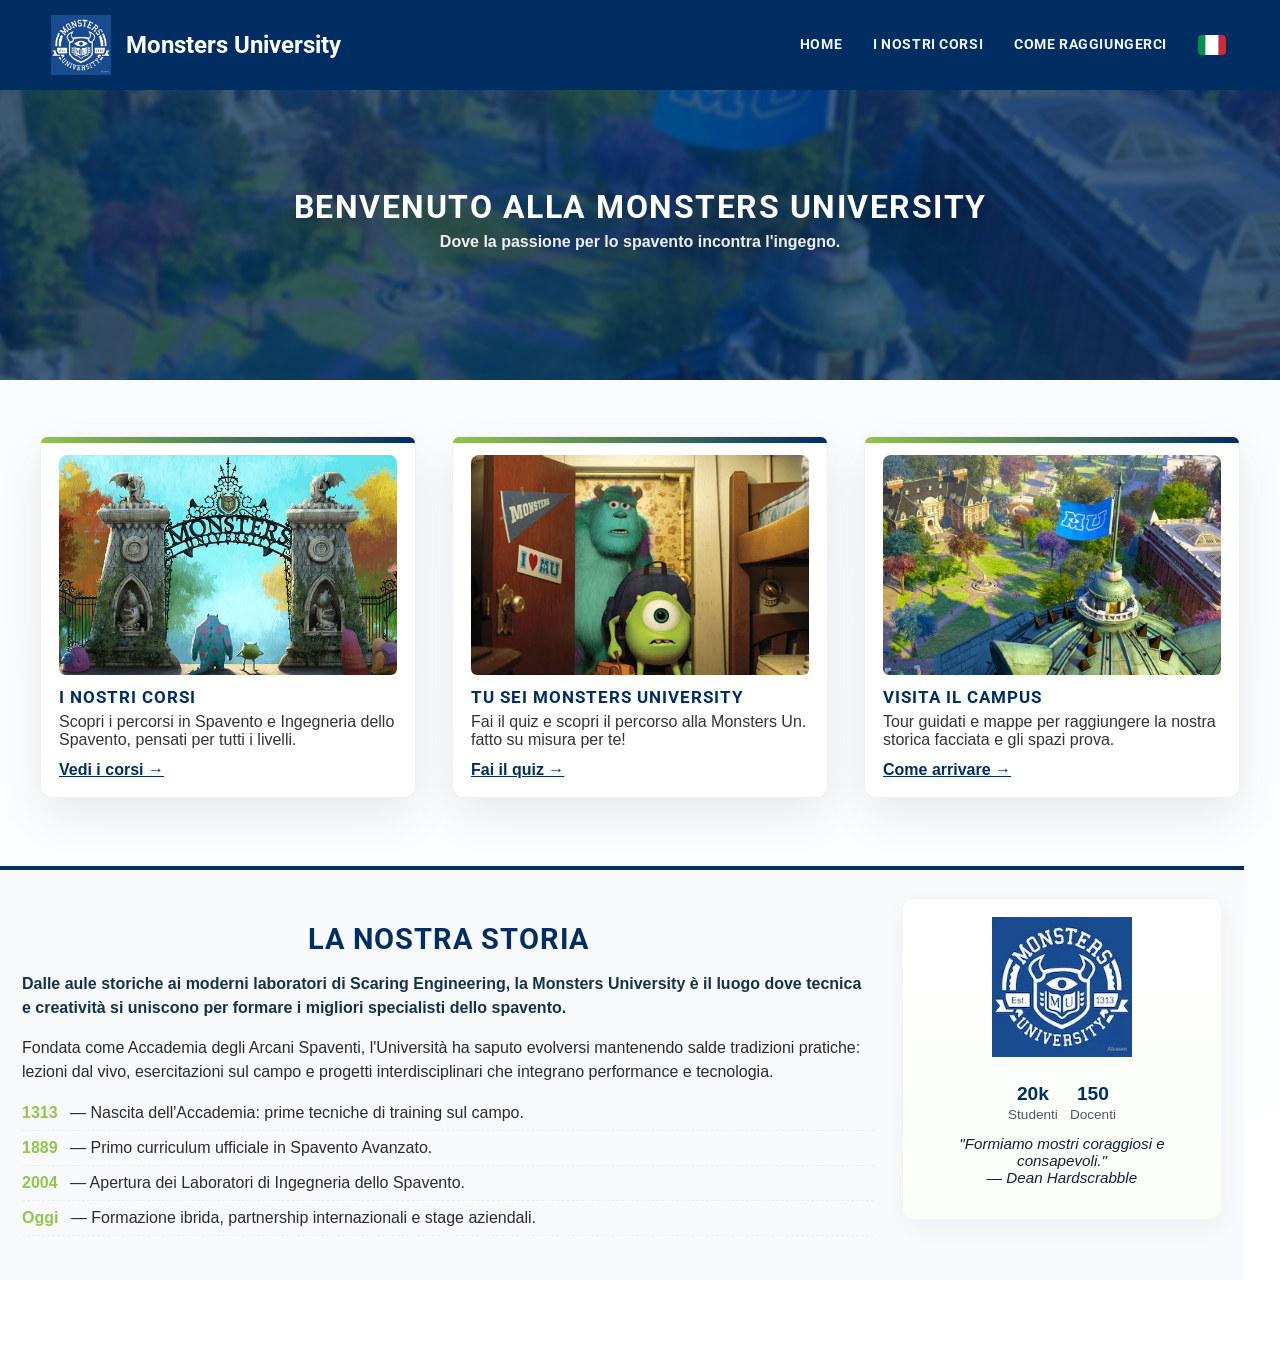
==== commit 36d7dfbc: "Fix: performance migliorate in modalità smartphone" ====
--- a/index.html
+++ b/index.html
@@ -9,13 +9,10 @@
   <title>Monsters University</title>
   <link rel="shortcut icon" href="./assets/images/Favicon.ico" type="image/x-icon" />
 
-  <link rel="stylesheet" href="./css/fonts.css" />
-  <link rel="stylesheet" href="./css/navbar.css" />
-  <link rel="stylesheet" href="./css/cambioLingua.css" />
-  <link rel="stylesheet" href="./css/nostriCorsi.css" />
-  <link rel="stylesheet" href="./css/style.css" />
-  <link rel="stylesheet" href="./css/index.css" />
-  <link rel="stylesheet" href="./css/footer.css" />
+  <link rel="preload" href="./assets/images/accademia.webp" as="image">
+  <link rel="preload" href="./assets/fonts/roboto-v51-latin-regular.woff2" as="font" type="font/woff2" crossorigin>
+  <link rel="preload" href="./assets/fonts/roboto-v51-latin-700.woff2" as="font" type="font/woff2" crossorigin>
+  <link rel="stylesheet" href="./css/styles.min.css" />
 </head>
 
 <body>
@@ -40,7 +37,7 @@
     <section class="intro container">
       <div class="intro-grid">
         <article class="card">
-          <img src="assets/images/percorsoCorsi.webp" alt="Sulley" class="card-img">
+          <img src="assets/images/percorsoCorsi.webp" alt="Sulley" class="card-img" loading="lazy" decoding="async">
           <h3 data-i18n="index_card1_titolo">I nostri corsi</h3>
           <p data-i18n="index_card1_desc">Scopri i percorsi in Spavento e Ingegneria dello Spavento, pensati per tutti i
             livelli.</p>
@@ -48,14 +45,14 @@
         </article>
 
         <article class="card">
-          <img src="assets/images/monsters/iNuoviArrivati.webp" alt="Nuovi Arrivati" class="card-img">
+          <img src="assets/images/monsters/iNuoviArrivati.webp" alt="Nuovi Arrivati" class="card-img" loading="lazy" decoding="async">
           <h3 data-i18n="index_card2_titolo">tu sei monsters university</h3>
           <p data-i18n="index_card2_desc">Fai il quiz e scopri il percorso alla Monsters Un. fatto su misura per te!</p>
           <a class="link" href="./pages/test.html" data-i18n="index_card2_link">Fai il quiz →</a>
         </article>
 
         <article class="card">
-          <img src="assets/images/accademia.webp" alt="Facciata dell'università" class="card-img">
+          <img src="assets/images/accademia.webp" alt="Facciata dell'università" class="card-img" loading="lazy" decoding="async">
           <h3 data-i18n="index_card3_titolo">Visita il campus</h3>
           <p data-i18n="index_card3_desc">Tour guidati e mappe per raggiungere la nostra storica facciata e gli spazi
             prova.</p>
@@ -90,7 +87,7 @@
         </div>
 
         <aside class="storia-aside" aria-label="Riepilogo Monsters University">
-          <img src="assets/images/logoScuola.webp" alt="Logo Monsters University" class="storia-img">
+          <img src="assets/images/logoScuola.webp" alt="Logo Monsters University" class="storia-img" loading="lazy" decoding="async">
           <div class="stats">
             <div class="stat"><strong>20k</strong><span data-i18n="index_stat_studenti">Studenti</span></div>
             <div class="stat"><strong>150</strong><span data-i18n="index_stat_docenti">Docenti</span></div>
@@ -106,26 +103,12 @@
 
   <footer id="site-footer"></footer>
 
-  <!-- jQuery: libreria esterna, deve essere caricata per prima -->
-  <script src="./JavaScript/jquery-3.6.0.min.js"></script>
-  <!-- Template HTML della navbar -->
-  <script src="./JavaScript/navbar.js"></script>
-  <!-- Footer dinamico -->
-  <script src="./JavaScript/footer.js"></script>
-  <!-- Servizio di iniezione dei componenti nel DOM -->
-  <script src="./services/caricaNavBar.js"></script>
-  <!-- Logica interattiva della navbar (hamburger menu, animazioni) -->
-  <script src="./JavaScript/customNavbar.js"></script>
-  <!-- Template HTML del selettore lingua — deve essere caricato PRIMA di lang.js -->
-  <script src="./JavaScript/cambioLingua.js"></script>
-  <!-- Dizionario italiano — deve essere caricato PRIMA di lang.js -->
-  <script src="./services/i18n/lang.it.js"></script>
-  <!-- Dizionario inglese — deve essere caricato PRIMA di lang.js -->
-  <script src="./services/i18n/lang.en.js"></script>
-  <!-- Assembla i due dizionari — deve essere caricato PRIMA di langService.js -->
-  <script src="./services/lang.js"></script>
-  <!-- Logica cambio lingua -->
-  <script src="./services/langService.js"></script>
+  <!-- Carica librerie e codice in modalità deferred per ridurre il blocking -->
+  <script src="./JavaScript/jquery-3.6.0.min.js" defer></script>
+  <script src="./services/i18n/lang.it.js" defer></script>
+  <script src="./services/i18n/lang.en.js" defer></script>
+  <!-- Codice del sito combinato (navbar, footer, lingua, injectors) -->
+  <script src="./JavaScript/site.min.js" defer></script>
 </body>
 
 </html>
--- a/css/styles.min.css
+++ b/css/styles.min.css
@@ -0,0 +1,12 @@
+@font-face{font-family:'Roboto Slab';font-style:normal;font-weight:400;font-display:swap;src:url('../assets/fonts/roboto-v51-latin-regular.woff2') format('woff2')}@font-face{font-family:'Roboto Slab';font-style:normal;font-weight:700;font-display:swap;src:url('../assets/fonts/roboto-v51-latin-700.woff2') format('woff2')}
+body{margin:0;font-family:'Roboto Slab',serif;background-color:#ffffff;color:#212529;padding-top:80px}h1,h2,h3{font-family:'Roboto Slab',serif;text-transform:uppercase;letter-spacing:1px;color:#002D62}.title{display:flex;flex-direction:column;justify-content:center;align-items:center;text-align:center;padding:80px 20px;background-color:#ffffff}.title h1{margin-bottom:10px;color:#002D62}.title p{font-size:1.4rem;color:#1a1a1a;max-width:600px}.school{display:flex;flex-direction:column;justify-content:center;align-items:center;text-align:center;padding:80px 5%}.school img{max-width:50%;height:auto;border:5px double #002D62;border-radius:10px;box-shadow:0 10px 20px rgba(0,0,0,0.2)}.storia{background-color:#f8f9fa;padding:80px 10%;border-top:4px solid #002D62}.container-storia{max-width:1000px;margin:0 auto}.storia h2{font-size:2.5rem;margin-bottom:40px;text-align:center}.storia-grid{display:flex;gap:50px;align-items:flex-start}.testo-storia p{font-size:1.1rem;line-height:1.8;color:#1a1a1a;margin-bottom:20px}.citazione{background-color:#ffffff;padding:30px;border-left:6px solid #002D62;box-shadow:4px 4px 15px rgba(0,0,0,0.05);min-width:280px}.citazione blockquote{font-style:italic;font-size:1.2rem;color:#002D62;margin:0}.citazione span{display:block;margin-top:15px;font-weight:bold;font-style:normal;font-size:0.9rem}@media (max-width:768px){.hero-content h1{font-size:2.2rem}.storia-grid{flex-direction:column;text-align:center}.school img{max-width:80%;height:auto}.citazione{min-width:unset;width:100%;box-sizing:border-box}}
+
+:root{--primary:#002D62;--accent:#93c54b;--muted:#f6fbf4;--card-bg:#ffffff;--text:#222}body{background:linear-gradient(180deg,#f7fbfc 0%,#ffffff 100%);color:var(--text);font-family:Arial,sans-serif;-webkit-font-smoothing:antialiased;-moz-osx-font-smoothing:grayscale}.container{max-width:1200px;margin:0 auto;padding:28px 22px}.hero-corsi.small{position:relative;background-image:url('../assets/images/accademia.webp');background-position:center center;background-size:cover;background-repeat:no-repeat;border-bottom:0;min-height:420px;overflow:hidden}.hero-overlay{position:absolute;inset:0;background:linear-gradient(180deg,rgba(0,45,98,0.72),rgba(0,45,98,0.42));display:flex;align-items:center;justify-content:center;padding:0 20px;backdrop-filter:blur(2px);z-index:2}.hero-contenuti{text-align:center;color:#fff;text-shadow:0 8px 26px rgba(0,0,0,0.36);max-width:920px;padding:72px 0;position:relative;z-index:3}.hero-contenuti h2{font-family:'Roboto Slab',serif;font-size:2.4rem;margin:0 0 8px 0;line-height:1.05;color:#ffffff}.hero-contenuti .lead{color:rgba(255,255,255,0.92);margin:8px 0 18px 0;font-weight:600}.hero-cta{display:flex;gap:12px;justify-content:center;align-items:center;margin-top:14px}.hero-cta .btn-primary{padding:12px 24px;font-size:1rem;background:var(--accent);color:#fff;border-radius:10px;box-shadow:0 12px 34px rgba(51,69,19,0.18)}.hero-cta .btn-scopri{background:transparent;color:#fff;border:2px solid rgba(255,255,255,0.18);padding:10px 18px;border-radius:8px;font-weight:700}.hero-cta .btn-scopri:hover{background:rgba(255,255,255,0.06);border-color:rgba(255,255,255,0.26)}.intro{margin-top:28px;margin-bottom:28px}.intro-grid{display:grid;grid-template-columns:repeat(3,1fr);gap:28px}.card{background:var(--card-bg);border-radius:12px;padding:16px 18px 20px 18px;box-shadow:0 18px 46px rgba(0,0,0,0.08);border:1px solid rgba(0,0,0,0.06);transition:transform 220ms ease,box-shadow 220ms ease;position:relative}.card::before{content:"";position:absolute;left:0;right:0;top:0;height:6px;border-top-left-radius:12px;border-top-right-radius:12px;background:linear-gradient(90deg,rgba(147,197,75,1) 0%,rgba(0,45,98,1) 100%)}.card h3{margin:0 0 6px 0;color:var(--primary);font-size:1.05rem}.card p{margin:0 0 12px 0;color:#333}.card .link{color:var(--primary);font-weight:700}.card:hover{transform:translateY(-6px);transition:transform 220ms ease}.card-img{width:100%;height:180px;object-fit:cover;display:block;border-radius:8px 8px 6px 6px;margin-bottom:12px}@media (min-width:1200px){.intro-grid{grid-template-columns:repeat(3,1fr);gap:36px}.card-img{height:220px}.card{padding:18px}}.storia{margin:40px 0 72px 0}.storia-inner{display:grid;grid-template-columns:1fr 320px;gap:28px;align-items:start}.storia-main h2{color:var(--primary);font-size:1.8rem;margin-bottom:12px}.storia-main .lead{margin-bottom:10px;font-weight:600;color:#16324a}.storia-main p{margin-bottom:12px;line-height:1.5;color:#2a2a2a}.timeline{list-style:none;padding:0;margin:10px 0 16px 0}.timeline li{padding:8px 0;border-bottom:1px dashed rgba(0,0,0,0.04);color:#2b2b2b}.timeline li strong{color:var(--accent);margin-right:8px}.storia-aside{background:linear-gradient(180deg,#ffffff,#fbfff9);padding:18px;border-radius:12px;border:1px solid rgba(0,0,0,0.04);box-shadow:0 8px 24px rgba(0,0,0,0.04);text-align:center}.storia-img{width:100%;height:140px;object-fit:contain;margin-bottom:12px}.stats{display:flex;gap:12px;justify-content:center;margin:10px 0 8px 0}.stat{text-align:center}.stat strong{display:block;font-size:1.2rem;color:var(--primary)}.stat span{font-size:0.85rem;color:#556}.storia-aside .quote{margin-top:12px;font-style:italic;color:#123;font-size:0.95rem}footer#site-footer{margin-top:32px}@media (max-width:900px){.intro-grid{grid-template-columns:repeat(2,1fr)}.hero-overlay{padding:64px 18px 48px 18px}.hero-contenuti h2{font-size:1.9rem}.card::before{height:5px}.intro-grid>article.card:first-child .card-img{object-position:center 12%;height:200px}.intro-grid>article.card .card-img{height:200px}}@media (max-width:600px){.intro-grid{grid-template-columns:1fr}.hero-overlay{padding:40px 12px 32px 12px}.hero-contenuti h2{font-size:1.25rem}.container{padding:12px}.intro{margin-top:12px}.hero-cta{flex-direction:column;gap:8px}.intro-grid>article.card:first-child .card-img{object-position:center 8%;height:180px}.intro-grid>article.card .card-img{height:180px}.storia-inner{grid-template-columns:1fr}.storia-aside{order:1;margin-bottom:14px}.storia-main{order:2}}
+
+.navbar{display:flex;justify-content:space-between;align-items:center;padding:15px 36px;background-color:#002D62;color:white;position:fixed;top:0;left:0;width:100%;box-sizing:border-box;z-index:1000}.logo a{display:flex;align-items:center;gap:12px;text-decoration:none;color:white}.logo a:hover{opacity:0.9}.logo span{font-family:'Roboto Slab',serif;color:white}.nav-links a{font-family:'Roboto Slab',serif;color:rgba(255,255,255,0.95);text-decoration:none;font-size:0.9rem;font-weight:600;text-transform:uppercase;letter-spacing:0.04em;transition:color .18s ease}.logo{display:flex;align-items:center;gap:15px;font-size:1.5rem;font-weight:bold;transition:.3s;text-decoration:none;margin-left:15px}.nav-links{list-style:none;display:flex;flex-wrap:wrap;justify-content:center;gap:15px;margin:0;padding:0}.nav-links a:hover{color:#7fb24a}.nav-links li,.nav-links a,.nav-lang{display:flex;align-items:center}.nav-links a{line-height:1;padding:6px 8px}.nav-lang .lang-toggle{padding:6px 8px}.nav-links a,.nav-lang .lang-toggle{height:44px}.menuSmartphone{display:none}.hamburger{display:none;flex-direction:column;gap:5px;background:none;border:none;cursor:pointer}.hamburger span{width:28px;height:3px;background:white;border-radius:3px;transition:transform 900ms cubic-bezier(.2,.9,.25,1),opacity 180ms ease;transform-origin:center}.hamburger.open span:nth-child(1){transform:translateY(6px) rotate(45deg)}.hamburger.open span:nth-child(2){opacity:0;transform:scaleX(.2)}.hamburger.open span:nth-child(3){transform:translateY(-6px) rotate(-45deg)}@media screen and (max-width:852px){html,body{overflow-x:hidden}.menu{display:none}.line{width:30px;height:2px;margin:5px}nav{width:100%;display:none}.navbar{position:fixed;display:flex;justify-content:space-between;align-items:center;left:0;top:0;width:100%;z-index:1000;transform:translate();padding:12px 18px}.title{display:flex;margin-top:10%;flex-direction:column;justify-content:center;align-items:center;text-align:center;padding:60px 20px;background-color:#ffffff}.nav-links{display:none}.hamburger{display:flex;flex-direction:column;gap:5px;margin-left:auto;margin-right:8px}.menuSmartphone{display:flex;position:fixed;list-style:none;padding:20px;background:#002D62;height:100vh;width:100%;flex-direction:column;top:60px;clip-path:100% at 50% -50%;-webkit-clip-path:circle(100px at 50% -50%);transition:all 1s ease-out;pointer-events:none;z-index:900}.menuSmartphone a{display:block;padding:15px 0;color:white;text-decoration:none;font-size:1.2rem;font-family:'Roboto Slab',serif}.menuSmartphone.open{pointer-events:auto;-webkit-clip-path:circle(150% at 90% 0%);clip-path:circle(150% at 90% 0%)}.open{display:flex;clip-path:1500% at 50% -50%;-webkit-clip-path:circle(1500px at 90% -50%);pointer-events:auto}.menu-divider{height:1px;background:rgba(255,255,255,0.08);margin:12px 0;width:100%}.menu-lang{margin-bottom:8px}}
+
+.menu-lang{list-style:none}.menu-lang .lang-toggle{display:flex;align-items:center;justify-content:space-between;width:100%;background:rgba(255,255,255,0.02);border:1px solid rgba(255,255,255,0.04);padding:12px 12px;border-radius:10px;color:white;font-family:'Roboto Slab',serif;font-size:1.05rem;cursor:pointer}.menu-lang .lang-toggle:hover{transform:translateY(-1px);box-shadow:0 8px 18px rgba(2,22,40,0.45)}.menu-lang .lang-dropdown{display:none;margin-top:6px;padding-left:12px}.menu-lang .lang-dropdown.open{display:block}.menu-lang .lang-option{display:block;background:none;border:none;color:white;font-family:'Roboto Slab',serif;font-size:1.05rem;padding:10px 0;text-align:left;width:100%;cursor:pointer}.menu-lang .lang-option:hover{background:rgba(255,255,255,0.04);color:white}.flag-img{width:28px;height:20px;object-fit:cover;border-radius:4px;margin-right:10px;display:inline-block;vertical-align:middle}.menu-lang .lang-label{display:inline-block;margin-left:8px;font-size:1.02rem;color:white;vertical-align:middle}.lang-toggle .lang-current-name{margin-left:8px;font-size:1.02rem;color:white}.visually-hidden{position:absolute!important;height:1px;width:1px;overflow:hidden;clip:rect(1px,1px,1px,1px);white-space:nowrap}.nav-lang{position:relative;display:inline-block}.nav-lang .lang-toggle{background:none;border:none;color:white;display:flex;align-items:center;gap:8px;padding:6px 8px;border-radius:8px;font-family:'Roboto Slab',serif;font-size:0.92rem}.nav-lang .lang-toggle:hover{background:rgba(255,255,255,0.02)}.nav-lang .lang-dropdown{display:none;position:absolute;top:calc(100% + 8px);right:0;background:rgba(2,22,40,0.98);border-radius:10px;padding:6px;min-width:160px;box-shadow:0 10px 30px rgba(0,0,0,0.4);z-index:1100}.nav-lang .lang-dropdown.open{display:block}.nav-lang .lang-option{display:flex;align-items:center;gap:10px;background:none;border:none;color:white;padding:8px 10px;width:100%;text-align:left;cursor:pointer}.nav-lang .lang-option:hover{background:rgba(255,255,255,0.03)}.nav-lang .lang-label{color:white;font-size:0.98rem}.menu-lang .lang-left{display:flex;align-items:center;gap:8px}.menu-lang .lang-right{display:flex;align-items:center;gap:8px;color:rgba(255,255,255,0.8)}.menu-lang .caret{font-size:0.9rem;margin-left:6px}.menu-lang .lang-dropdown{margin-top:8px;padding-left:8px;border-left:2px solid rgba(255,255,255,0.03)}.menu-lang .lang-option.selected{font-weight:700;color:white;background:rgba(255,255,255,0.06);border-radius:6px;padding-left:8px}.menu-lang .lang-option::before{content:attr(data-emoji);display:inline-block;margin-right:10px;font-size:1.1rem;vertical-align:middle}#lang-selector{display:none}
+
+/* nostriCorsi / hero */.hero-corsi{position:relative;width:100%;min-height:500px;background-image:url('../assets/images/accademia-800.webp');background-size:cover;background-position:center;display:flex;flex-direction:column;justify-content:center;align-items:center;margin-top:0}.hero-overlay{width:100%;min-height:500px;background:rgba(0,45,98,0.75);display:flex;flex-direction:column;justify-content:center;align-items:center;padding:60px 20px;box-sizing:border-box}.hero-contenuti{max-width:900px;text-align:center;color:#ffffff;z-index:2}.hero-contenuti h1{font-family:'Roboto Slab',serif;font-size:3.5rem;margin-bottom:15px;color:#ffffff;text-transform:uppercase;letter-spacing:2px}.hero-descrizione{font-size:1.3rem;line-height:1.6;color:#93c54b;margin-bottom:45px;max-width:650px;margin-left:auto;margin-right:auto;font-weight:bold}.hero-dettagli{display:flex;justify-content:center;gap:70px;border-top:1px solid rgba(255,255,255,0.3);padding-top:30px}.dettagli-elementi{display:flex;flex-direction:column;align-items:center}.dettagli-elementi strong{font-size:1rem;text-transform:uppercase;color:rgba(255,255,255,1);letter-spacing:1px;margin-bottom:8px}.dettagli-elementi span{font-size:1.5rem;font-weight:bold;font-family:'Roboto Slab',serif}.programma{background-color:#f8f9fa;padding:80px 10%;border-top:4px solid #002D62}.container-programma{max-width:1000px;margin:0 auto}.programma-grid{display:flex;gap:50px;align-items:flex-start}.immagine-corso{margin-top:18px;display:block;text-align:center}.immagine-corso img{width:100%;max-width:420px;height:auto;display:inline-block;border-radius:12px;padding:0;background:#ffffff;border:6px solid #002D62;box-shadow:0 14px 36px rgba(0,45,98,0.12),0 6px 12px rgba(0,0,0,0.06);transition:transform 220ms cubic-bezier(.2,.9,.3,1),box-shadow 220ms ease}.immagine-corso img:hover{transform:translateY(-6px);box-shadow:0 20px 48px rgba(0,45,98,0.14),0 8px 18px rgba(0,0,0,0.08)}@media (max-width:480px){.immagine-corso img{max-width:100%;border-radius:10px;border-width:5px;padding:0}}@media (min-width:1000px){.immagine-corso img{border-radius:14px;padding:0;max-width:90%}}.hero-corsi.small{min-height:300px}.hero-corsi.small .hero-overlay{min-height:300px;padding:36px 16px}.hero-corsi.small .hero-contenuti h1,.hero-corsi.small .hero-contenuti h2{font-size:2rem;letter-spacing:1.5px}@media (max-width:768px){.hero-corsi.small{height:260px!important;min-height:260px!important}.hero-corsi.small .hero-overlay{padding:28px 14px}.hero-corsi.small .hero-contenuti h1,.hero-corsi.small .hero-contenuti h2{font-size:1.6rem}}
+
+.footer{background-color:#002D62;color:white;text-align:center;padding:15px 20px;font-family:'Roboto Slab',serif;font-size:.85rem;width:100%;box-sizing:border-box;margin-left:0;margin-right:0}.site-footer p{margin:0;color:#ffffff}@media screen and (max-width:768px){.site-footer{padding:12px 15px;font-size:.75rem}}
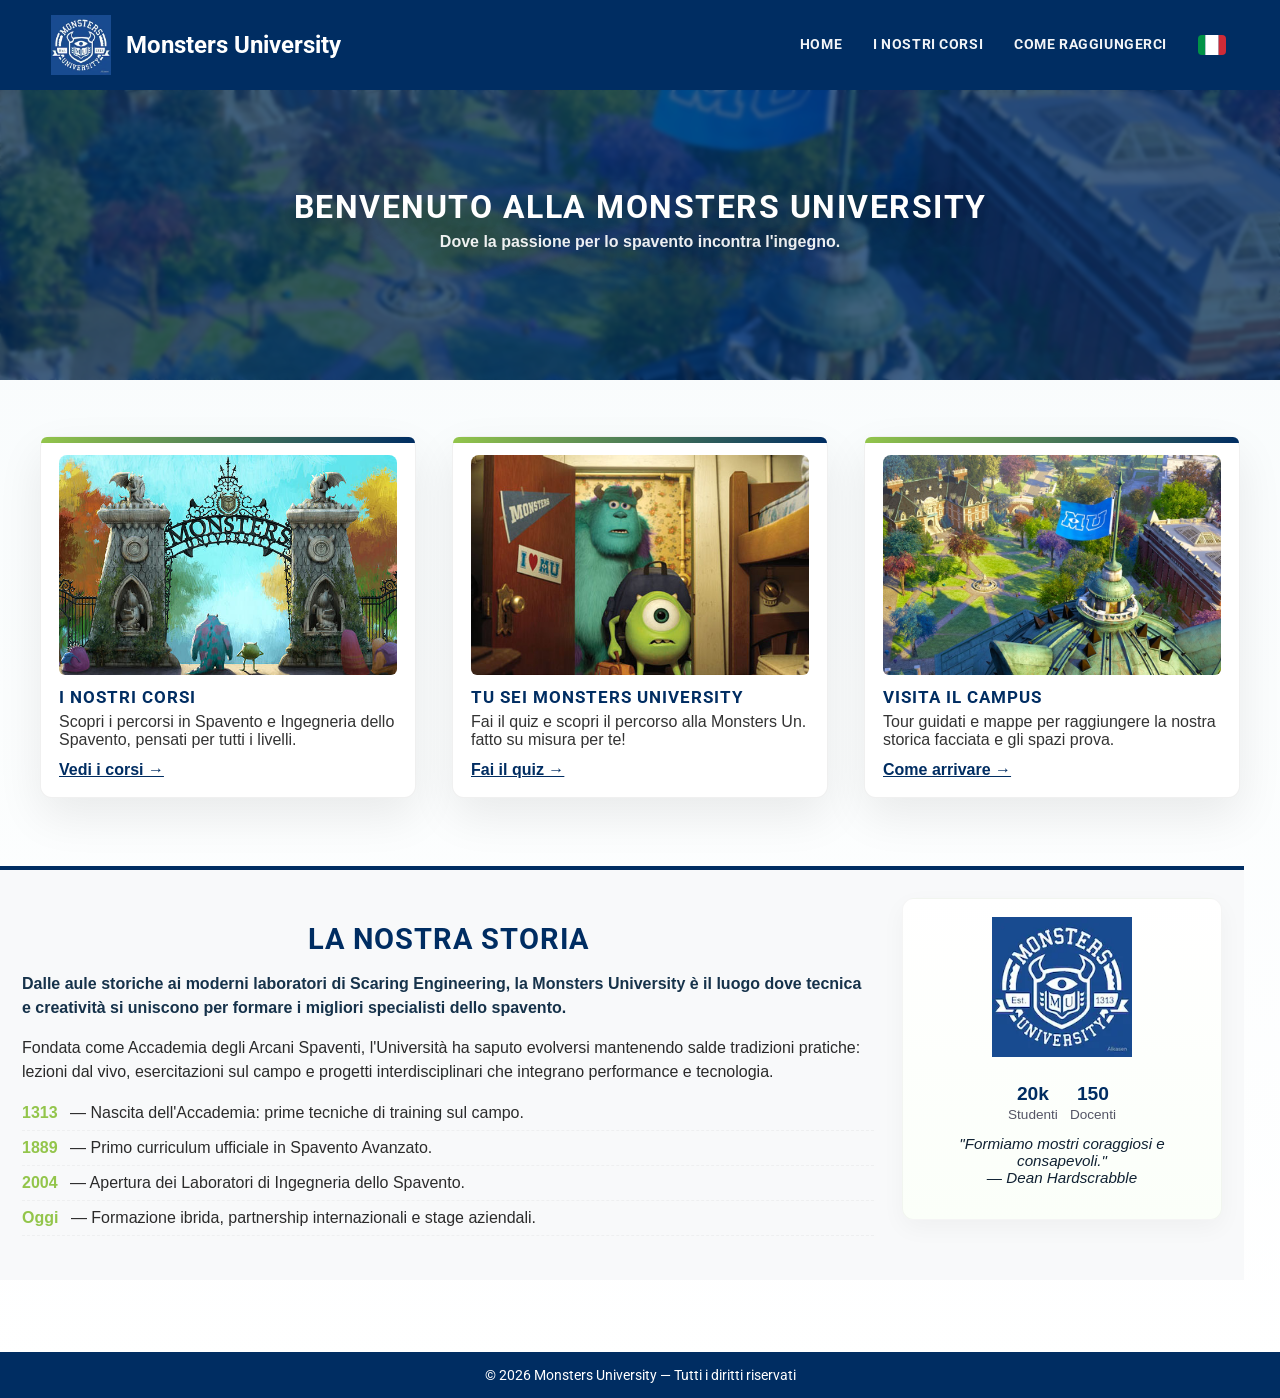
==== commit 7c38afc9: "Fix: Allineata parte grafica del cambio lingua con la logica testata" ====
--- a/index.html
+++ b/index.html
@@ -9,10 +9,13 @@
   <title>Monsters University</title>
   <link rel="shortcut icon" href="./assets/images/Favicon.ico" type="image/x-icon" />
 
-  <link rel="preload" href="./assets/images/accademia.webp" as="image">
-  <link rel="preload" href="./assets/fonts/roboto-v51-latin-regular.woff2" as="font" type="font/woff2" crossorigin>
-  <link rel="preload" href="./assets/fonts/roboto-v51-latin-700.woff2" as="font" type="font/woff2" crossorigin>
+  <!-- Fogli di stile separati per responsabilità: navbar, stili globali, stili specifici per la sezione corsi -->
+  <link rel="stylesheet" href="../css/fonts.css" />
+  <link rel="stylesheet" href="../css/navbar.css" />
+  <link rel="stylesheet" href="../css/cambioLingua.css" />
   <link rel="stylesheet" href="./css/styles.min.css" />
+  <link rel="stylesheet" href="../css/sezioneCorsi.css" />
+  <link rel="stylesheet" href="../css/footer.css" />
 </head>
 
 <body>
@@ -103,12 +106,26 @@
 
   <footer id="site-footer"></footer>
 
-  <!-- Carica librerie e codice in modalità deferred per ridurre il blocking -->
-  <script src="./JavaScript/jquery-3.6.0.min.js" defer></script>
-  <script src="./services/i18n/lang.it.js" defer></script>
-  <script src="./services/i18n/lang.en.js" defer></script>
-  <!-- Codice del sito combinato (navbar, footer, lingua, injectors) -->
-  <script src="./JavaScript/site.min.js" defer></script>
+  <!-- jQuery: libreria esterna, deve essere caricata per prima -->
+  <script src="../JavaScript/jquery-3.6.0.min.js"></script>
+  <!-- Template HTML della navbar per pagine in /pages (path con ../) -->
+  <script src="../JavaScript/navbar.js"></script>
+  <!-- Servizio di iniezione dei componenti nel DOM -->
+  <script src="../services/caricaNavBar.js"></script>
+  <!-- Logica interattiva della navbar (hamburger menu, animazioni) -->
+  <script src="../JavaScript/customNavbar.js"></script>
+  <!-- Footer dinamico aggiunto dai colleghi -->
+  <script src="../JavaScript/footer.js"></script>
+  <!-- Template HTML del selettore lingua — deve essere caricato PRIMA di lang.js -->
+  <script src="../JavaScript/cambioLingua.js"></script>
+  <!-- Dizionario italiano — deve essere caricato PRIMA di lang.js -->
+  <script src="../services/i18n/lang.it.js"></script>
+  <!-- Dizionario inglese — deve essere caricato PRIMA di lang.js -->
+  <script src="../services/i18n/lang.en.js"></script>
+  <!-- Assembla i due dizionari — deve essere caricato PRIMA di langService.js -->
+  <script src="../services/lang.js"></script>
+  <!-- Logica cambio lingua -->
+  <script src="../services/langService.js"></script>
 </body>
 
 </html>
--- a/css/fonts.css
+++ b/css/fonts.css
@@ -0,0 +1,24 @@
+/* CONFIGURAZIONE FONT LOCALE - ROBOTO SLAB
+   Questa configurazione permette al progetto di funzionare 100% offline,
+   risolvendo i warning di sicurezza (Subresource Integrity) di SonarQube
+   ed evitando chiamate esterne ai server Google.
+*/
+
+/* roboto-slab-700 - latin */
+@font-face {
+  font-family: 'Roboto Slab';
+  font-style: normal;
+  font-weight: 400;
+  font-display: swap;
+  src: url('../assets/fonts/roboto-v51-latin-regular.woff2') format('woff2');
+}
+
+/* Nota: Controlla se anche il file regular (400) ha il v51 nel nome! 
+   Se sì, aggiorna anche quello qui sotto: */
+@font-face {
+  font-family: 'Roboto Slab';
+  font-style: normal;
+  font-weight: 700;
+  font-display: swap;
+  src: url('../assets/fonts/roboto-v51-latin-700.woff2') format('woff2');
+}
--- a/css/navbar.css
+++ b/css/navbar.css
@@ -0,0 +1,398 @@
+/* NAVBAR.CSS - Integrazione Totale: Navigazione, Mobile & Lingua */
+
+body {
+    margin: 0;
+    font-family: 'Arial', sans-serif;
+    padding-top: 70px;
+    /* Spazio per la navbar fissa */
+}
+
+/* --- Tipografia e Logo --- */
+.logo a {
+    display: flex;
+    align-items: center;
+    gap: 12px;
+    text-decoration: none;
+    color: white;
+    transition: 0.3s;
+}
+
+.logo span {
+    font-family: 'Roboto Slab', serif;
+    color: white;
+    font-size: 1.5rem;
+    font-weight: bold;
+}
+
+.logo a:hover {
+    text-shadow: 2px 2px 5px #93c54b;
+    opacity: 0.9;
+}
+
+/* --- Struttura Navbar Desktop --- */
+.navbar {
+    display: flex;
+    justify-content: space-between;
+    align-items: center;
+    padding: 15px 36px;
+    background-color: #002D62;
+    color: white;
+    position: fixed;
+    top: 0;
+    left: 0;
+    width: 100%;
+    box-sizing: border-box;
+    z-index: 1000;
+}
+
+.nav-links {
+    list-style: none;
+    display: flex;
+    align-items: center;
+    gap: 20px;
+    margin: 0;
+    padding: 0;
+}
+
+.nav-links a {
+    font-family: 'Roboto Slab', serif;
+    color: rgba(255, 255, 255, 0.95);
+    text-decoration: none;
+    font-size: 0.9rem;
+    font-weight: 600;
+    text-transform: uppercase;
+    letter-spacing: 0.04em;
+    transition: color 0.18s ease;
+    height: 44px;
+    display: flex;
+    align-items: center;
+}
+
+.nav-links a:hover {
+    color: #7fb24a;
+}
+
+/* --- SELETTORE LINGUA (Shared Styles) --- */
+.flag-img {
+    width: 28px;
+    height: 20px;
+    object-fit: cover;
+    border-radius: 4px;
+    margin-right: 10px;
+    display: inline-block;
+    vertical-align: middle;
+}
+
+.visually-hidden {
+    position: absolute !important;
+    height: 1px;
+    width: 1px;
+    overflow: hidden;
+    clip: rect(1px, 1px, 1px, 1px);
+    white-space: nowrap;
+}
+
+/* --- Selettore Lingua Desktop --- */
+.nav-lang {
+    position: relative;
+    display: flex;
+    align-items: center;
+}
+
+.nav-lang .lang-toggle {
+    background: none;
+    border: none;
+    color: white;
+    display: flex;
+    align-items: center;
+    gap: 8px;
+    padding: 6px 8px;
+    border-radius: 8px;
+    cursor: pointer;
+    height: 44px;
+}
+
+.nav-lang .lang-toggle:hover {
+    background: rgba(255, 255, 255, 0.1);
+}
+
+.nav-lang .lang-dropdown {
+    display: none;
+    position: absolute;
+    top: calc(100% + 8px);
+    right: 0;
+    background: rgba(2, 34, 64, 0.98);
+    border-radius: 10px;
+    padding: 6px;
+    min-width: 170px;
+    box-shadow: 0 10px 30px rgba(0, 0, 0, 0.4);
+    z-index: 1100;
+}
+
+.nav-lang .lang-dropdown.open {
+    display: block;
+}
+
+.nav-lang .lang-option {
+    display: flex;
+    align-items: center;
+    gap: 10px;
+    background: none;
+    border: none;
+    color: white;
+    padding: 10px;
+    width: 100%;
+    text-align: left;
+    cursor: pointer;
+    border-radius: 6px;
+    font-family: 'Roboto Slab', serif;
+}
+
+.nav-lang .lang-option:hover {
+    background: rgba(255, 255, 255, 0.1);
+}
+
+/* --- HAMBURGER MENU --- */
+.hamburger {
+    display: none;
+    /* Nascosto su desktop */
+    flex-direction: column;
+    gap: 5px;
+    background: none;
+    border: none;
+    cursor: pointer;
+    width: 50px !important;
+    z-index: 1100;
+    padding: 10px;
+    /* Recupera il padding per allinearsi al bordo */
+    transition: right 0.3s ease;
+}
+
+.hamburger span {
+    width: 28px;
+    height: 3px;
+    background: white;
+    border-radius: 3px;
+    transition: transform 0.4s cubic-bezier(.2, .9, .25, 1), opacity 0.2s ease;
+}
+
+/* --- RESPONSIVE (Mobile) --- */
+@media screen and (max-width: 852px) {
+    .navbar {
+        /* Se la navbar taglia i contenuti, la X sparirà sempre */
+        overflow: visible !important;
+        box-sizing: border-box;
+    }
+
+    .nav-links {
+        display: none;
+    }
+
+
+    .logo a {
+        display: flex;
+        align-items: center;
+        /* Mantiene l'immagine centrata verticalmente rispetto alle due righe di testo */
+        gap: 10px;
+        max-width: calc(100% - 60px);
+        /* Lascia 60px di spazio fisso per l'hamburger a destra */
+    }
+
+    .logo span {
+        display: inline-block;
+        white-space: normal;
+        /* Permette il ritorno a capo */
+        word-wrap: break-word;
+        /* Spezza le parole se necessario */
+        line-height: 1.1;
+        /* Avvicina le righe per un look più compatto */
+        font-size: 1.4rem;
+        /* Regola la dimensione per favorire il break */
+        max-width: 120px;
+        /* TRUCCO: limita la larghezza dello span per forzare "University" sotto "Monsters" */
+        text-align: left;
+    }
+
+    .logo img {
+        flex-shrink: 0;
+        height: 50px;
+        /* Riducendo leggermente l'altezza in mobile aiuti il testo a starci meglio */
+        width: auto;
+    }
+
+    .hamburger {
+        display: flex;
+        width: 48px;
+        height: 48px;
+        background: none;
+        border: none;
+        cursor: pointer;
+        position: relative;
+        z-index: 2000;
+        margin-left: auto;
+        overflow: visible !important; /* Garantisce che la X sia sempre visibile anche se esce dai confini del bottone */
+        margin-right: 0;
+        padding: 0;
+    }
+
+    .hamburger span {
+        position: absolute;
+        width: 26px;
+        height: 3px;
+        background: white;
+        border-radius: 3px;
+        transition: all 0.4s ease-in-out;
+        /* Centratura assoluta rispetto al bottone 45x45 */
+        left: 50%;
+        top: 50%;
+        transform-origin: center center;
+    }
+
+    /* --- STATO CHIUSO (Lineette distanziate) --- */
+    .hamburger span:nth-child(1) {
+        transform: translate(-50%, -10px);
+    }
+
+    .hamburger span:nth-child(2) {
+        transform: translate(-50%, -50%);
+    }
+
+    .hamburger span:nth-child(3) {
+        transform: translate(-50%, 7px);
+    }
+
+    /* --- STATO APERTO (La X perfetta) --- */
+    .hamburger.open {
+        position: relative !important;
+         /* Rende il bottone relativo per mantenere la X sempre visibile */
+        overflow: visible !important;
+        /* Forza il contesto di rendering sopra tutto */
+        isolation: isolate;
+    }
+
+    .hamburger.open span {
+        width: 24px !important;
+        /* Misura equilibrata */
+    }
+
+    .hamburger.open span:nth-child(1) {
+        transform: translate(-50%, -50%) rotate(45deg);
+    }
+
+    .hamburger.open span:nth-child(2) {
+        opacity: 0;
+        transform: translate(-150%, -50%);
+        /* Schizza via a sinistra */
+    }
+
+    .hamburger.open span:nth-child(3) {
+        transform: translate(-50%, -50%) rotate(-45deg);
+    }
+
+    .menuSmartphone {
+        display: flex;
+        position: fixed;
+        list-style: none;
+        padding: 80px 30px 20px 30px;
+        /* Più spazio in alto per la X */
+        background: #002D62;
+        height: 100vh;
+        width: 100%;
+        flex-direction: column;
+        top: 0;
+        /* Copre tutto lo schermo */
+        left: 0;
+        transition: all 0.1s ease-in-out;
+        opacity: 0;
+        pointer-events: none;
+        z-index: 900;
+    }
+
+    .menuSmartphone.open {
+        opacity: 1;
+        pointer-events: auto;
+    }
+
+    .menuSmartphone a {
+        display: block;
+        padding: 15px 0;
+        color: white;
+        text-decoration: none;
+        font-size: 1.3rem;
+        font-family: 'Roboto Slab', serif;
+        border-bottom: 1px solid rgba(255, 255, 255, 0.05);
+    }
+
+    /* Selettore Lingua Mobile */
+    .menu-lang {
+        margin-bottom: 20px;
+        width: 100%;
+    }
+
+    .menu-lang .lang-toggle {
+        display: flex;
+        align-items: center;
+        justify-content: space-between;
+        padding: 15px;
+        background: rgba(0, 0, 0, 0.05);
+        border-radius: 10px;
+        color: white;
+        font-family: 'Roboto Slab', serif;
+        cursor: pointer;
+    }
+
+    .menu-lang .lang-dropdown {
+        display: none;
+        padding: 10px 0;
+    }
+
+    .menu-lang .lang-dropdown.open {
+        display: block;
+    }
+
+    .menu-lang .lang-option {
+        display: flex;
+        align-items: center;
+        background: none;
+        border: none;
+        color: white;
+        padding: 15px;
+        width: 100%;
+        font-family: 'Roboto Slab', serif;
+        font-size: 1.1rem;
+    }
+
+    .menu-lang .lang-current-name,
+    .menu-lang .lang-label {
+        color: white;
+        margin-left: 8px;
+    }
+
+    .menu-lang .caret {
+        color: white;
+        margin-left: 10px;
+    }
+
+    .menu-lang .lang-left {
+        display: flex;
+        align-items: center;
+    }
+
+    .menu-divider {
+        height: 1px;
+        background: rgba(255, 255, 255, 0.1);
+        margin: 10px 0;
+        width: 100%;
+    }
+}
+
+/* ============================================================
+   ACCESSIBILITÀ: NASCONDE LA LINGUA CORRENTE DALLA LISTA
+   ============================================================ */
+html[lang="it"] .lang-option[data-lang="it"] {
+    display: none !important;
+}
+
+html[lang="en"] .lang-option[data-lang="en"] {
+    display: none !important;
+}
--- a/css/cambioLingua.css
+++ b/css/cambioLingua.css
@@ -0,0 +1,158 @@
+/* ===================================================
+   SELETTORE LINGUA — da integrare in navbar.css
+   una volta spostato il componente nella navbar
+   =================================================== */
+
+/* Styling del selettore lingua integrato nel menu hamburger */
+.menu-lang { list-style: none; }
+.menu-lang .lang-toggle {
+  display: flex;
+  align-items: center;
+  justify-content: space-between;
+  width: 100%;
+  background: rgba(255,255,255,0.02);
+  border: 1px solid rgba(255,255,255,0.04);
+  padding: 12px 12px;
+  border-radius: 10px;
+  color: rgb(0, 0, 0);
+  font-family: 'Roboto Slab', serif;
+  font-size: 1.05rem;
+  cursor: pointer;
+}
+
+.menu-lang .lang-toggle:hover {
+  transform: translateY(-1px);
+  box-shadow: 0 8px 18px rgba(2,22,40,0.45);
+}
+
+.menu-lang .lang-dropdown {
+  display: none;
+  margin-top: 6px;
+  padding-left: 12px;
+}
+
+.menu-lang .lang-dropdown.open { display: block; }
+
+.menu-lang .lang-option {
+  display: block;
+  background: none;
+  border: none;
+  color: white;
+  font-family: 'Roboto Slab', serif;
+  font-size: 1.05rem;
+  padding: 10px 0;
+  text-align: left;
+  width: 100%;
+  cursor: pointer;
+}
+
+.menu-lang .lang-option:hover {
+  background: rgba(255,255,255,0.04);
+  color: rgb(0, 0, 0);
+}
+
+/* Professional tweaks: flag, current label, caret */
+.menu-lang .flag { display:none; }
+
+.flag-img { width:28px; height:20px; object-fit:cover; border-radius:4px; margin-right:10px; display:inline-block; vertical-align:middle; }
+
+/* Visible label next to each flag in the dropdown */
+.menu-lang .lang-label {
+  display: inline-block;
+  margin-left: 8px;
+  font-size: 1.02rem;
+  color: white;
+  vertical-align: middle;
+}
+
+/* Ensure toggle current name styling matches */
+.lang-toggle .lang-current-name { margin-left: 8px; font-size: 1.02rem; color: white; }
+
+/* Visually hidden text for accessibility */
+.visually-hidden {
+  position: absolute !important;
+  height: 1px; width: 1px;
+  overflow: hidden;
+  clip: rect(1px, 1px, 1px, 1px);
+  white-space: nowrap;
+}
+
+/* Desktop: language selector placed inline in navbar */
+.nav-lang {
+  position: relative;
+  display: inline-block;
+}
+
+.nav-lang .lang-toggle {
+  background: none;
+  border: none;
+  color: white;
+  display: flex;
+  align-items: center;
+  gap: 8px;
+  padding: 6px 8px;
+  border-radius: 8px;
+  font-family: 'Roboto Slab', serif;
+  font-size: 0.92rem;
+}
+
+.nav-lang .lang-toggle:hover { background: rgba(255,255,255,0.02); }
+
+.nav-lang .lang-dropdown {
+  display: none;
+  position: absolute;
+  top: calc(100% + 8px);
+  right: 0;
+  background: rgba(2,22,40,0.98);
+  border-radius: 10px;
+  padding: 6px;
+  min-width: 160px;
+  box-shadow: 0 10px 30px rgba(0,0,0,0.4);
+  z-index: 1100;
+}
+
+.nav-lang .lang-dropdown.open { display: block; }
+
+.nav-lang .lang-option {
+  display: flex;
+  align-items: center;
+  gap: 10px;
+  background: none;
+  border: none;
+  color: white;
+  padding: 8px 10px;
+  width: 100%;
+  text-align: left;
+  cursor: pointer;
+}
+
+.nav-lang .lang-option:hover { background: rgba(255,255,255,0.03); }
+
+.nav-lang .lang-label { color: white; font-size: 0.98rem; }
+
+.menu-lang .lang-left { display:flex; align-items:center; gap:8px; }
+.menu-lang .lang-right { display:flex; align-items:center; gap:8px; color: rgba(255,255,255,0.8); }
+.menu-lang .caret { font-size: 0.9rem; margin-left:6px; }
+
+.menu-lang .lang-option.selected {
+  font-weight: 700;
+  color: white;
+  background: rgba(0, 0, 0, 0.06);
+  border-radius: 6px;
+  padding-left: 8px;
+}
+
+/* mostra la bandiera prima dell'opzione usando data-emoji */
+.menu-lang .lang-option::before {
+  content: attr(data-emoji);
+  display: inline-block;
+  margin-right: 10px;
+  font-size: 1.1rem;
+  vertical-align: middle;
+}
+
+/* rimuove eventuale codice lingua residuo */
+.menu-lang .current-lang { display: none !important; }
+
+/* Keep previous desktop styles (if used) — minimal fallback */
+#lang-selector { display: none; }
--- a/css/styles.min.css
+++ b/css/styles.min.css
@@ -1,12 +1,1113 @@
-@font-face{font-family:'Roboto Slab';font-style:normal;font-weight:400;font-display:swap;src:url('../assets/fonts/roboto-v51-latin-regular.woff2') format('woff2')}@font-face{font-family:'Roboto Slab';font-style:normal;font-weight:700;font-display:swap;src:url('../assets/fonts/roboto-v51-latin-700.woff2') format('woff2')}
-body{margin:0;font-family:'Roboto Slab',serif;background-color:#ffffff;color:#212529;padding-top:80px}h1,h2,h3{font-family:'Roboto Slab',serif;text-transform:uppercase;letter-spacing:1px;color:#002D62}.title{display:flex;flex-direction:column;justify-content:center;align-items:center;text-align:center;padding:80px 20px;background-color:#ffffff}.title h1{margin-bottom:10px;color:#002D62}.title p{font-size:1.4rem;color:#1a1a1a;max-width:600px}.school{display:flex;flex-direction:column;justify-content:center;align-items:center;text-align:center;padding:80px 5%}.school img{max-width:50%;height:auto;border:5px double #002D62;border-radius:10px;box-shadow:0 10px 20px rgba(0,0,0,0.2)}.storia{background-color:#f8f9fa;padding:80px 10%;border-top:4px solid #002D62}.container-storia{max-width:1000px;margin:0 auto}.storia h2{font-size:2.5rem;margin-bottom:40px;text-align:center}.storia-grid{display:flex;gap:50px;align-items:flex-start}.testo-storia p{font-size:1.1rem;line-height:1.8;color:#1a1a1a;margin-bottom:20px}.citazione{background-color:#ffffff;padding:30px;border-left:6px solid #002D62;box-shadow:4px 4px 15px rgba(0,0,0,0.05);min-width:280px}.citazione blockquote{font-style:italic;font-size:1.2rem;color:#002D62;margin:0}.citazione span{display:block;margin-top:15px;font-weight:bold;font-style:normal;font-size:0.9rem}@media (max-width:768px){.hero-content h1{font-size:2.2rem}.storia-grid{flex-direction:column;text-align:center}.school img{max-width:80%;height:auto}.citazione{min-width:unset;width:100%;box-sizing:border-box}}
-
-:root{--primary:#002D62;--accent:#93c54b;--muted:#f6fbf4;--card-bg:#ffffff;--text:#222}body{background:linear-gradient(180deg,#f7fbfc 0%,#ffffff 100%);color:var(--text);font-family:Arial,sans-serif;-webkit-font-smoothing:antialiased;-moz-osx-font-smoothing:grayscale}.container{max-width:1200px;margin:0 auto;padding:28px 22px}.hero-corsi.small{position:relative;background-image:url('../assets/images/accademia.webp');background-position:center center;background-size:cover;background-repeat:no-repeat;border-bottom:0;min-height:420px;overflow:hidden}.hero-overlay{position:absolute;inset:0;background:linear-gradient(180deg,rgba(0,45,98,0.72),rgba(0,45,98,0.42));display:flex;align-items:center;justify-content:center;padding:0 20px;backdrop-filter:blur(2px);z-index:2}.hero-contenuti{text-align:center;color:#fff;text-shadow:0 8px 26px rgba(0,0,0,0.36);max-width:920px;padding:72px 0;position:relative;z-index:3}.hero-contenuti h2{font-family:'Roboto Slab',serif;font-size:2.4rem;margin:0 0 8px 0;line-height:1.05;color:#ffffff}.hero-contenuti .lead{color:rgba(255,255,255,0.92);margin:8px 0 18px 0;font-weight:600}.hero-cta{display:flex;gap:12px;justify-content:center;align-items:center;margin-top:14px}.hero-cta .btn-primary{padding:12px 24px;font-size:1rem;background:var(--accent);color:#fff;border-radius:10px;box-shadow:0 12px 34px rgba(51,69,19,0.18)}.hero-cta .btn-scopri{background:transparent;color:#fff;border:2px solid rgba(255,255,255,0.18);padding:10px 18px;border-radius:8px;font-weight:700}.hero-cta .btn-scopri:hover{background:rgba(255,255,255,0.06);border-color:rgba(255,255,255,0.26)}.intro{margin-top:28px;margin-bottom:28px}.intro-grid{display:grid;grid-template-columns:repeat(3,1fr);gap:28px}.card{background:var(--card-bg);border-radius:12px;padding:16px 18px 20px 18px;box-shadow:0 18px 46px rgba(0,0,0,0.08);border:1px solid rgba(0,0,0,0.06);transition:transform 220ms ease,box-shadow 220ms ease;position:relative}.card::before{content:"";position:absolute;left:0;right:0;top:0;height:6px;border-top-left-radius:12px;border-top-right-radius:12px;background:linear-gradient(90deg,rgba(147,197,75,1) 0%,rgba(0,45,98,1) 100%)}.card h3{margin:0 0 6px 0;color:var(--primary);font-size:1.05rem}.card p{margin:0 0 12px 0;color:#333}.card .link{color:var(--primary);font-weight:700}.card:hover{transform:translateY(-6px);transition:transform 220ms ease}.card-img{width:100%;height:180px;object-fit:cover;display:block;border-radius:8px 8px 6px 6px;margin-bottom:12px}@media (min-width:1200px){.intro-grid{grid-template-columns:repeat(3,1fr);gap:36px}.card-img{height:220px}.card{padding:18px}}.storia{margin:40px 0 72px 0}.storia-inner{display:grid;grid-template-columns:1fr 320px;gap:28px;align-items:start}.storia-main h2{color:var(--primary);font-size:1.8rem;margin-bottom:12px}.storia-main .lead{margin-bottom:10px;font-weight:600;color:#16324a}.storia-main p{margin-bottom:12px;line-height:1.5;color:#2a2a2a}.timeline{list-style:none;padding:0;margin:10px 0 16px 0}.timeline li{padding:8px 0;border-bottom:1px dashed rgba(0,0,0,0.04);color:#2b2b2b}.timeline li strong{color:var(--accent);margin-right:8px}.storia-aside{background:linear-gradient(180deg,#ffffff,#fbfff9);padding:18px;border-radius:12px;border:1px solid rgba(0,0,0,0.04);box-shadow:0 8px 24px rgba(0,0,0,0.04);text-align:center}.storia-img{width:100%;height:140px;object-fit:contain;margin-bottom:12px}.stats{display:flex;gap:12px;justify-content:center;margin:10px 0 8px 0}.stat{text-align:center}.stat strong{display:block;font-size:1.2rem;color:var(--primary)}.stat span{font-size:0.85rem;color:#556}.storia-aside .quote{margin-top:12px;font-style:italic;color:#123;font-size:0.95rem}footer#site-footer{margin-top:32px}@media (max-width:900px){.intro-grid{grid-template-columns:repeat(2,1fr)}.hero-overlay{padding:64px 18px 48px 18px}.hero-contenuti h2{font-size:1.9rem}.card::before{height:5px}.intro-grid>article.card:first-child .card-img{object-position:center 12%;height:200px}.intro-grid>article.card .card-img{height:200px}}@media (max-width:600px){.intro-grid{grid-template-columns:1fr}.hero-overlay{padding:40px 12px 32px 12px}.hero-contenuti h2{font-size:1.25rem}.container{padding:12px}.intro{margin-top:12px}.hero-cta{flex-direction:column;gap:8px}.intro-grid>article.card:first-child .card-img{object-position:center 8%;height:180px}.intro-grid>article.card .card-img{height:180px}.storia-inner{grid-template-columns:1fr}.storia-aside{order:1;margin-bottom:14px}.storia-main{order:2}}
-
-.navbar{display:flex;justify-content:space-between;align-items:center;padding:15px 36px;background-color:#002D62;color:white;position:fixed;top:0;left:0;width:100%;box-sizing:border-box;z-index:1000}.logo a{display:flex;align-items:center;gap:12px;text-decoration:none;color:white}.logo a:hover{opacity:0.9}.logo span{font-family:'Roboto Slab',serif;color:white}.nav-links a{font-family:'Roboto Slab',serif;color:rgba(255,255,255,0.95);text-decoration:none;font-size:0.9rem;font-weight:600;text-transform:uppercase;letter-spacing:0.04em;transition:color .18s ease}.logo{display:flex;align-items:center;gap:15px;font-size:1.5rem;font-weight:bold;transition:.3s;text-decoration:none;margin-left:15px}.nav-links{list-style:none;display:flex;flex-wrap:wrap;justify-content:center;gap:15px;margin:0;padding:0}.nav-links a:hover{color:#7fb24a}.nav-links li,.nav-links a,.nav-lang{display:flex;align-items:center}.nav-links a{line-height:1;padding:6px 8px}.nav-lang .lang-toggle{padding:6px 8px}.nav-links a,.nav-lang .lang-toggle{height:44px}.menuSmartphone{display:none}.hamburger{display:none;flex-direction:column;gap:5px;background:none;border:none;cursor:pointer}.hamburger span{width:28px;height:3px;background:white;border-radius:3px;transition:transform 900ms cubic-bezier(.2,.9,.25,1),opacity 180ms ease;transform-origin:center}.hamburger.open span:nth-child(1){transform:translateY(6px) rotate(45deg)}.hamburger.open span:nth-child(2){opacity:0;transform:scaleX(.2)}.hamburger.open span:nth-child(3){transform:translateY(-6px) rotate(-45deg)}@media screen and (max-width:852px){html,body{overflow-x:hidden}.menu{display:none}.line{width:30px;height:2px;margin:5px}nav{width:100%;display:none}.navbar{position:fixed;display:flex;justify-content:space-between;align-items:center;left:0;top:0;width:100%;z-index:1000;transform:translate();padding:12px 18px}.title{display:flex;margin-top:10%;flex-direction:column;justify-content:center;align-items:center;text-align:center;padding:60px 20px;background-color:#ffffff}.nav-links{display:none}.hamburger{display:flex;flex-direction:column;gap:5px;margin-left:auto;margin-right:8px}.menuSmartphone{display:flex;position:fixed;list-style:none;padding:20px;background:#002D62;height:100vh;width:100%;flex-direction:column;top:60px;clip-path:100% at 50% -50%;-webkit-clip-path:circle(100px at 50% -50%);transition:all 1s ease-out;pointer-events:none;z-index:900}.menuSmartphone a{display:block;padding:15px 0;color:white;text-decoration:none;font-size:1.2rem;font-family:'Roboto Slab',serif}.menuSmartphone.open{pointer-events:auto;-webkit-clip-path:circle(150% at 90% 0%);clip-path:circle(150% at 90% 0%)}.open{display:flex;clip-path:1500% at 50% -50%;-webkit-clip-path:circle(1500px at 90% -50%);pointer-events:auto}.menu-divider{height:1px;background:rgba(255,255,255,0.08);margin:12px 0;width:100%}.menu-lang{margin-bottom:8px}}
-
-.menu-lang{list-style:none}.menu-lang .lang-toggle{display:flex;align-items:center;justify-content:space-between;width:100%;background:rgba(255,255,255,0.02);border:1px solid rgba(255,255,255,0.04);padding:12px 12px;border-radius:10px;color:white;font-family:'Roboto Slab',serif;font-size:1.05rem;cursor:pointer}.menu-lang .lang-toggle:hover{transform:translateY(-1px);box-shadow:0 8px 18px rgba(2,22,40,0.45)}.menu-lang .lang-dropdown{display:none;margin-top:6px;padding-left:12px}.menu-lang .lang-dropdown.open{display:block}.menu-lang .lang-option{display:block;background:none;border:none;color:white;font-family:'Roboto Slab',serif;font-size:1.05rem;padding:10px 0;text-align:left;width:100%;cursor:pointer}.menu-lang .lang-option:hover{background:rgba(255,255,255,0.04);color:white}.flag-img{width:28px;height:20px;object-fit:cover;border-radius:4px;margin-right:10px;display:inline-block;vertical-align:middle}.menu-lang .lang-label{display:inline-block;margin-left:8px;font-size:1.02rem;color:white;vertical-align:middle}.lang-toggle .lang-current-name{margin-left:8px;font-size:1.02rem;color:white}.visually-hidden{position:absolute!important;height:1px;width:1px;overflow:hidden;clip:rect(1px,1px,1px,1px);white-space:nowrap}.nav-lang{position:relative;display:inline-block}.nav-lang .lang-toggle{background:none;border:none;color:white;display:flex;align-items:center;gap:8px;padding:6px 8px;border-radius:8px;font-family:'Roboto Slab',serif;font-size:0.92rem}.nav-lang .lang-toggle:hover{background:rgba(255,255,255,0.02)}.nav-lang .lang-dropdown{display:none;position:absolute;top:calc(100% + 8px);right:0;background:rgba(2,22,40,0.98);border-radius:10px;padding:6px;min-width:160px;box-shadow:0 10px 30px rgba(0,0,0,0.4);z-index:1100}.nav-lang .lang-dropdown.open{display:block}.nav-lang .lang-option{display:flex;align-items:center;gap:10px;background:none;border:none;color:white;padding:8px 10px;width:100%;text-align:left;cursor:pointer}.nav-lang .lang-option:hover{background:rgba(255,255,255,0.03)}.nav-lang .lang-label{color:white;font-size:0.98rem}.menu-lang .lang-left{display:flex;align-items:center;gap:8px}.menu-lang .lang-right{display:flex;align-items:center;gap:8px;color:rgba(255,255,255,0.8)}.menu-lang .caret{font-size:0.9rem;margin-left:6px}.menu-lang .lang-dropdown{margin-top:8px;padding-left:8px;border-left:2px solid rgba(255,255,255,0.03)}.menu-lang .lang-option.selected{font-weight:700;color:white;background:rgba(255,255,255,0.06);border-radius:6px;padding-left:8px}.menu-lang .lang-option::before{content:attr(data-emoji);display:inline-block;margin-right:10px;font-size:1.1rem;vertical-align:middle}#lang-selector{display:none}
-
-/* nostriCorsi / hero */.hero-corsi{position:relative;width:100%;min-height:500px;background-image:url('../assets/images/accademia-800.webp');background-size:cover;background-position:center;display:flex;flex-direction:column;justify-content:center;align-items:center;margin-top:0}.hero-overlay{width:100%;min-height:500px;background:rgba(0,45,98,0.75);display:flex;flex-direction:column;justify-content:center;align-items:center;padding:60px 20px;box-sizing:border-box}.hero-contenuti{max-width:900px;text-align:center;color:#ffffff;z-index:2}.hero-contenuti h1{font-family:'Roboto Slab',serif;font-size:3.5rem;margin-bottom:15px;color:#ffffff;text-transform:uppercase;letter-spacing:2px}.hero-descrizione{font-size:1.3rem;line-height:1.6;color:#93c54b;margin-bottom:45px;max-width:650px;margin-left:auto;margin-right:auto;font-weight:bold}.hero-dettagli{display:flex;justify-content:center;gap:70px;border-top:1px solid rgba(255,255,255,0.3);padding-top:30px}.dettagli-elementi{display:flex;flex-direction:column;align-items:center}.dettagli-elementi strong{font-size:1rem;text-transform:uppercase;color:rgba(255,255,255,1);letter-spacing:1px;margin-bottom:8px}.dettagli-elementi span{font-size:1.5rem;font-weight:bold;font-family:'Roboto Slab',serif}.programma{background-color:#f8f9fa;padding:80px 10%;border-top:4px solid #002D62}.container-programma{max-width:1000px;margin:0 auto}.programma-grid{display:flex;gap:50px;align-items:flex-start}.immagine-corso{margin-top:18px;display:block;text-align:center}.immagine-corso img{width:100%;max-width:420px;height:auto;display:inline-block;border-radius:12px;padding:0;background:#ffffff;border:6px solid #002D62;box-shadow:0 14px 36px rgba(0,45,98,0.12),0 6px 12px rgba(0,0,0,0.06);transition:transform 220ms cubic-bezier(.2,.9,.3,1),box-shadow 220ms ease}.immagine-corso img:hover{transform:translateY(-6px);box-shadow:0 20px 48px rgba(0,45,98,0.14),0 8px 18px rgba(0,0,0,0.08)}@media (max-width:480px){.immagine-corso img{max-width:100%;border-radius:10px;border-width:5px;padding:0}}@media (min-width:1000px){.immagine-corso img{border-radius:14px;padding:0;max-width:90%}}.hero-corsi.small{min-height:300px}.hero-corsi.small .hero-overlay{min-height:300px;padding:36px 16px}.hero-corsi.small .hero-contenuti h1,.hero-corsi.small .hero-contenuti h2{font-size:2rem;letter-spacing:1.5px}@media (max-width:768px){.hero-corsi.small{height:260px!important;min-height:260px!important}.hero-corsi.small .hero-overlay{padding:28px 14px}.hero-corsi.small .hero-contenuti h1,.hero-corsi.small .hero-contenuti h2{font-size:1.6rem}}
-
-.footer{background-color:#002D62;color:white;text-align:center;padding:15px 20px;font-family:'Roboto Slab',serif;font-size:.85rem;width:100%;box-sizing:border-box;margin-left:0;margin-right:0}.site-footer p{margin:0;color:#ffffff}@media screen and (max-width:768px){.site-footer{padding:12px 15px;font-size:.75rem}}+@font-face {
+    font-family: 'Roboto Slab';
+    font-style: normal;
+    font-weight: 400;
+    font-display: swap;
+    src: url('../assets/fonts/roboto-v51-latin-regular.woff2') format('woff2')
+}
+
+@font-face {
+    font-family: 'Roboto Slab';
+    font-style: normal;
+    font-weight: 700;
+    font-display: swap;
+    src: url('../assets/fonts/roboto-v51-latin-700.woff2') format('woff2')
+}
+
+body {
+    margin: 0;
+    font-family: 'Roboto Slab', serif;
+    background-color: #ffffff;
+    color: #212529;
+    padding-top: 80px
+}
+
+h1,
+h2,
+h3 {
+    font-family: 'Roboto Slab', serif;
+    text-transform: uppercase;
+    letter-spacing: 1px;
+    color: #002D62
+}
+
+.title {
+    display: flex;
+    flex-direction: column;
+    justify-content: center;
+    align-items: center;
+    text-align: center;
+    padding: 80px 20px;
+    background-color: #ffffff
+}
+
+.title h1 {
+    margin-bottom: 10px;
+    color: #002D62
+}
+
+.title p {
+    font-size: 1.4rem;
+    color: #1a1a1a;
+    max-width: 600px
+}
+
+.school {
+    display: flex;
+    flex-direction: column;
+    justify-content: center;
+    align-items: center;
+    text-align: center;
+    padding: 80px 5%
+}
+
+.school img {
+    max-width: 50%;
+    height: auto;
+    border: 5px double #002D62;
+    border-radius: 10px;
+    box-shadow: 0 10px 20px rgba(0, 0, 0, 0.2)
+}
+
+.storia {
+    background-color: #f8f9fa;
+    padding: 80px 10%;
+    border-top: 4px solid #002D62
+}
+
+.container-storia {
+    max-width: 1000px;
+    margin: 0 auto
+}
+
+.storia h2 {
+    font-size: 2.5rem;
+    margin-bottom: 40px;
+    text-align: center
+}
+
+.storia-grid {
+    display: flex;
+    gap: 50px;
+    align-items: flex-start
+}
+
+.testo-storia p {
+    font-size: 1.1rem;
+    line-height: 1.8;
+    color: #1a1a1a;
+    margin-bottom: 20px
+}
+
+.citazione {
+    background-color: #ffffff;
+    padding: 30px;
+    border-left: 6px solid #002D62;
+    box-shadow: 4px 4px 15px rgba(0, 0, 0, 0.05);
+    min-width: 280px
+}
+
+.citazione blockquote {
+    font-style: italic;
+    font-size: 1.2rem;
+    color: #002D62;
+    margin: 0
+}
+
+.citazione span {
+    display: block;
+    margin-top: 15px;
+    font-weight: bold;
+    font-style: normal;
+    font-size: 0.9rem
+}
+
+@media (max-width:768px) {
+    .hero-content h1 {
+        font-size: 2.2rem
+    }
+
+    .storia-grid {
+        flex-direction: column;
+        text-align: center
+    }
+
+    .school img {
+        max-width: 80%;
+        height: auto
+    }
+
+    .citazione {
+        min-width: unset;
+        width: 100%;
+        box-sizing: border-box
+    }
+}
+
+:root {
+    --primary: #002D62;
+    --accent: #93c54b;
+    --muted: #f6fbf4;
+    --card-bg: #ffffff;
+    --text: #222
+}
+
+body {
+    background: linear-gradient(180deg, #f7fbfc 0%, #ffffff 100%);
+    color: var(--text);
+    font-family: Arial, sans-serif;
+    -webkit-font-smoothing: antialiased;
+    -moz-osx-font-smoothing: grayscale
+}
+
+.container {
+    max-width: 1200px;
+    margin: 0 auto;
+    padding: 28px 22px
+}
+
+.hero-corsi.small {
+    position: relative;
+    background-image: url('../assets/images/accademia.webp');
+    background-position: center center;
+    background-size: cover;
+    background-repeat: no-repeat;
+    border-bottom: 0;
+    min-height: 420px;
+    overflow: hidden
+}
+
+.hero-overlay {
+    position: absolute;
+    inset: 0;
+    background: linear-gradient(180deg, rgba(0, 45, 98, 0.72), rgba(0, 45, 98, 0.42));
+    display: flex;
+    align-items: center;
+    justify-content: center;
+    padding: 0 20px;
+    backdrop-filter: blur(2px);
+    z-index: 2
+}
+
+.hero-contenuti {
+    text-align: center;
+    color: #fff;
+    text-shadow: 0 8px 26px rgba(0, 0, 0, 0.36);
+    max-width: 920px;
+    padding: 72px 0;
+    position: relative;
+    z-index: 3
+}
+
+.hero-contenuti h2 {
+    font-family: 'Roboto Slab', serif;
+    font-size: 2.4rem;
+    margin: 0 0 8px 0;
+    line-height: 1.05;
+    color: #ffffff
+}
+
+.hero-contenuti .lead {
+    color: rgba(255, 255, 255, 0.92);
+    margin: 8px 0 18px 0;
+    font-weight: 600
+}
+
+.hero-cta {
+    display: flex;
+    gap: 12px;
+    justify-content: center;
+    align-items: center;
+    margin-top: 14px
+}
+
+.hero-cta .btn-primary {
+    padding: 12px 24px;
+    font-size: 1rem;
+    background: var(--accent);
+    color: #fff;
+    border-radius: 10px;
+    box-shadow: 0 12px 34px rgba(51, 69, 19, 0.18)
+}
+
+.hero-cta .btn-scopri {
+    background: transparent;
+    color: #fff;
+    border: 2px solid rgba(255, 255, 255, 0.18);
+    padding: 10px 18px;
+    border-radius: 8px;
+    font-weight: 700
+}
+
+.hero-cta .btn-scopri:hover {
+    background: rgba(255, 255, 255, 0.06);
+    border-color: rgba(255, 255, 255, 0.26)
+}
+
+.intro {
+    margin-top: 28px;
+    margin-bottom: 28px
+}
+
+.intro-grid {
+    display: grid;
+    grid-template-columns: repeat(3, 1fr);
+    gap: 28px
+}
+
+.card {
+    background: var(--card-bg);
+    border-radius: 12px;
+    padding: 16px 18px 20px 18px;
+    box-shadow: 0 18px 46px rgba(0, 0, 0, 0.08);
+    border: 1px solid rgba(0, 0, 0, 0.06);
+    transition: transform 220ms ease, box-shadow 220ms ease;
+    position: relative
+}
+
+.card::before {
+    content: "";
+    position: absolute;
+    left: 0;
+    right: 0;
+    top: 0;
+    height: 6px;
+    border-top-left-radius: 12px;
+    border-top-right-radius: 12px;
+    background: linear-gradient(90deg, rgba(147, 197, 75, 1) 0%, rgba(0, 45, 98, 1) 100%)
+}
+
+.card h3 {
+    margin: 0 0 6px 0;
+    color: var(--primary);
+    font-size: 1.05rem
+}
+
+.card p {
+    margin: 0 0 12px 0;
+    color: #333
+}
+
+.card .link {
+    color: var(--primary);
+    font-weight: 700
+}
+
+.card:hover {
+    transform: translateY(-6px);
+    transition: transform 220ms ease
+}
+
+.card-img {
+    width: 100%;
+    height: 180px;
+    object-fit: cover;
+    display: block;
+    border-radius: 8px 8px 6px 6px;
+    margin-bottom: 12px
+}
+
+@media (min-width:1200px) {
+    .intro-grid {
+        grid-template-columns: repeat(3, 1fr);
+        gap: 36px
+    }
+
+    .card-img {
+        height: 220px
+    }
+
+    .card {
+        padding: 18px
+    }
+}
+
+.storia {
+    margin: 40px 0 72px 0
+}
+
+.storia-inner {
+    display: grid;
+    grid-template-columns: 1fr 320px;
+    gap: 28px;
+    align-items: start
+}
+
+.storia-main h2 {
+    color: var(--primary);
+    font-size: 1.8rem;
+    margin-bottom: 12px
+}
+
+.storia-main .lead {
+    margin-bottom: 10px;
+    font-weight: 600;
+    color: #16324a
+}
+
+.storia-main p {
+    margin-bottom: 12px;
+    line-height: 1.5;
+    color: #2a2a2a
+}
+
+.timeline {
+    list-style: none;
+    padding: 0;
+    margin: 10px 0 16px 0
+}
+
+.timeline li {
+    padding: 8px 0;
+    border-bottom: 1px dashed rgba(0, 0, 0, 0.04);
+    color: #2b2b2b
+}
+
+.timeline li strong {
+    color: var(--accent);
+    margin-right: 8px
+}
+
+.storia-aside {
+    background: linear-gradient(180deg, #ffffff, #fbfff9);
+    padding: 18px;
+    border-radius: 12px;
+    border: 1px solid rgba(0, 0, 0, 0.04);
+    box-shadow: 0 8px 24px rgba(0, 0, 0, 0.04);
+    text-align: center
+}
+
+.storia-img {
+    width: 100%;
+    height: 140px;
+    object-fit: contain;
+    margin-bottom: 12px
+}
+
+.stats {
+    display: flex;
+    gap: 12px;
+    justify-content: center;
+    margin: 10px 0 8px 0
+}
+
+.stat {
+    text-align: center
+}
+
+.stat strong {
+    display: block;
+    font-size: 1.2rem;
+    color: var(--primary)
+}
+
+.stat span {
+    font-size: 0.85rem;
+    color: #556
+}
+
+.storia-aside .quote {
+    margin-top: 12px;
+    font-style: italic;
+    color: #123;
+    font-size: 0.95rem
+}
+
+footer#site-footer {
+    margin-top: 32px
+}
+
+@media (max-width:900px) {
+    .intro-grid {
+        grid-template-columns: repeat(2, 1fr)
+    }
+
+    .hero-overlay {
+        padding: 64px 18px 48px 18px
+    }
+
+    .hero-contenuti h2 {
+        font-size: 1.9rem
+    }
+
+    .card::before {
+        height: 5px
+    }
+
+    .intro-grid>article.card:first-child .card-img {
+        object-position: center 12%;
+        height: 200px
+    }
+
+    .intro-grid>article.card .card-img {
+        height: 200px
+    }
+}
+
+@media (max-width:600px) {
+    .intro-grid {
+        grid-template-columns: 1fr
+    }
+
+    .hero-overlay {
+        padding: 40px 12px 32px 12px
+    }
+
+    .hero-contenuti h2 {
+        font-size: 1.25rem
+    }
+
+    .container {
+        padding: 12px
+    }
+
+    .intro {
+        margin-top: 12px
+    }
+
+    .hero-cta {
+        flex-direction: column;
+        gap: 8px
+    }
+
+    .intro-grid>article.card:first-child .card-img {
+        object-position: center 8%;
+        height: 180px
+    }
+
+    .intro-grid>article.card .card-img {
+        height: 180px
+    }
+
+    .storia-inner {
+        grid-template-columns: 1fr
+    }
+
+    .storia-aside {
+        order: 1;
+        margin-bottom: 14px
+    }
+
+    .storia-main {
+        order: 2
+    }
+}
+
+.navbar {
+    display: flex;
+    justify-content: space-between;
+    align-items: center;
+    padding: 15px 36px;
+    background-color: #002D62;
+    color: white;
+    position: fixed;
+    top: 0;
+    left: 0;
+    width: 100%;
+    box-sizing: border-box;
+    z-index: 1000
+}
+
+.logo a {
+    display: flex;
+    align-items: center;
+    gap: 12px;
+    text-decoration: none;
+    color: white
+}
+
+.logo a:hover {
+    opacity: 0.9
+}
+
+.logo span {
+    font-family: 'Roboto Slab', serif;
+    color: white
+}
+
+.nav-links a {
+    font-family: 'Roboto Slab', serif;
+    color: rgba(255, 255, 255, 0.95);
+    text-decoration: none;
+    font-size: 0.9rem;
+    font-weight: 600;
+    text-transform: uppercase;
+    letter-spacing: 0.04em;
+    transition: color .18s ease
+}
+
+.logo {
+    display: flex;
+    align-items: center;
+    gap: 15px;
+    font-size: 1.5rem;
+    font-weight: bold;
+    transition: .3s;
+    text-decoration: none;
+    margin-left: 15px
+}
+
+.nav-links {
+    list-style: none;
+    display: flex;
+    flex-wrap: wrap;
+    justify-content: center;
+    gap: 15px;
+    margin: 0;
+    padding: 0
+}
+
+.nav-links a:hover {
+    color: #7fb24a
+}
+
+.nav-links li,
+.nav-links a,
+.nav-lang {
+    display: flex;
+    align-items: center
+}
+
+.nav-links a {
+    line-height: 1;
+    padding: 6px 8px
+}
+
+.nav-lang .lang-toggle {
+    padding: 6px 8px
+}
+
+.nav-links a,
+.nav-lang .lang-toggle {
+    height: 44px
+}
+
+.menuSmartphone {
+    display: none
+}
+
+.hamburger {
+    display: none;
+    flex-direction: column;
+    gap: 5px;
+    background: none;
+    border: none;
+    cursor: pointer
+}
+
+.hamburger span {
+    width: 28px;
+    height: 3px;
+    background: white;
+    border-radius: 3px;
+    transition: transform 900ms cubic-bezier(.2, .9, .25, 1), opacity 180ms ease;
+    transform-origin: center
+}
+
+.hamburger.open span:nth-child(1) {
+    transform: translateY(6px) rotate(45deg)
+}
+
+.hamburger.open span:nth-child(2) {
+    opacity: 0;
+    transform: scaleX(.2)
+}
+
+.hamburger.open span:nth-child(3) {
+    transform: translateY(-6px) rotate(-45deg)
+}
+
+@media screen and (max-width:852px) {
+
+    html,
+    body {
+        overflow-x: hidden
+    }
+
+    .menu {
+        display: none
+    }
+
+    .line {
+        width: 30px;
+        height: 2px;
+        margin: 5px
+    }
+
+    nav {
+        width: 100%;
+        display: none
+    }
+
+    .navbar {
+        position: fixed;
+        display: flex;
+        justify-content: space-between;
+        align-items: center;
+        left: 0;
+        top: 0;
+        width: 100%;
+        z-index: 1000;
+        transform: translate();
+        padding: 12px 18px
+    }
+
+    .title {
+        display: flex;
+        margin-top: 10%;
+        flex-direction: column;
+        justify-content: center;
+        align-items: center;
+        text-align: center;
+        padding: 60px 20px;
+        background-color: #ffffff
+    }
+
+    .nav-links {
+        display: none
+    }
+
+    .hamburger {
+        display: flex;
+        flex-direction: column;
+        gap: 5px;
+        margin-left: auto;
+        margin-right: 8px
+    }
+
+    .menuSmartphone {
+        display: flex;
+        position: fixed;
+        list-style: none;
+        padding: 20px;
+        background: #002D62;
+        height: 100vh;
+        width: 100%;
+        flex-direction: column;
+        top: 60px;
+        clip-path: 100% at 50% -50%;
+        -webkit-clip-path: circle(100px at 50% -50%);
+        transition: all 1s ease-out;
+        pointer-events: none;
+        z-index: 900
+    }
+
+    .menuSmartphone a {
+        display: block;
+        padding: 15px 0;
+        color: white;
+        text-decoration: none;
+        font-size: 1.2rem;
+        font-family: 'Roboto Slab', serif
+    }
+
+    .menuSmartphone.open {
+        pointer-events: auto;
+        -webkit-clip-path: circle(150% at 90% 0%);
+        clip-path: circle(150% at 90% 0%)
+    }
+
+    .open {
+        display: flex;
+        clip-path: 1500% at 50% -50%;
+        -webkit-clip-path: circle(1500px at 90% -50%);
+        pointer-events: auto
+    }
+
+    .menu-divider {
+        height: 1px;
+        background: rgba(255, 255, 255, 0.08);
+        margin: 12px 0;
+        width: 100%
+    }
+
+    .menu-lang {
+        margin-bottom: 8px
+    }
+}
+
+.menu-lang {
+    list-style: none
+}
+
+.menu-lang .lang-toggle {
+    display: flex;
+    align-items: center;
+    justify-content: space-between;
+    width: 100%;
+    background: rgba(255, 255, 255, 0.02);
+    border: 1px solid rgba(255, 255, 255, 0.04);
+    padding: 12px 12px;
+    border-radius: 10px;
+    color: white;
+    font-family: 'Roboto Slab', serif;
+    font-size: 1.05rem;
+    cursor: pointer
+}
+
+.menu-lang .lang-toggle:hover {
+    transform: translateY(-1px);
+    box-shadow: 0 8px 18px rgba(2, 22, 40, 0.45)
+}
+
+.menu-lang .lang-dropdown {
+    display: none;
+    margin-top: 6px;
+    padding-left: 12px
+}
+
+.menu-lang .lang-dropdown.open {
+    display: block
+}
+
+.menu-lang .lang-option {
+    display: block;
+    background: none;
+    border: none;
+    color: white;
+    font-family: 'Roboto Slab', serif;
+    font-size: 1.05rem;
+    padding: 10px 0;
+    text-align: left;
+    width: 100%;
+    cursor: pointer
+}
+
+.menu-lang .lang-option:hover {
+    background: rgba(255, 255, 255, 0.04);
+    color: white
+}
+
+.flag-img {
+    width: 28px;
+    height: 20px;
+    object-fit: cover;
+    border-radius: 4px;
+    margin-right: 10px;
+    display: inline-block;
+    vertical-align: middle
+}
+
+.menu-lang .lang-label {
+    display: inline-block;
+    margin-left: 8px;
+    font-size: 1.02rem;
+    color: white;
+    vertical-align: middle
+}
+
+.lang-toggle .lang-current-name {
+    margin-left: 8px;
+    font-size: 1.02rem;
+    color: white
+}
+
+.visually-hidden {
+    position: absolute !important;
+    height: 1px;
+    width: 1px;
+    overflow: hidden;
+    clip: rect(1px, 1px, 1px, 1px);
+    white-space: nowrap
+}
+
+.nav-lang {
+    position: relative;
+    display: inline-block
+}
+
+.nav-lang .lang-toggle {
+    background: none;
+    border: none;
+    color: white;
+    display: flex;
+    align-items: center;
+    gap: 8px;
+    padding: 6px 8px;
+    border-radius: 8px;
+    font-family: 'Roboto Slab', serif;
+    font-size: 0.92rem
+}
+
+.nav-lang .lang-toggle:hover {
+    background: rgba(255, 255, 255, 0.02)
+}
+
+.nav-lang .lang-dropdown {
+    display: none;
+    position: absolute;
+    top: calc(100% + 8px);
+    right: 0;
+    background: rgba(2, 22, 40, 0.98);
+    border-radius: 10px;
+    padding: 6px;
+    min-width: 160px;
+    box-shadow: 0 10px 30px rgba(0, 0, 0, 0.4);
+    z-index: 1100
+}
+
+.nav-lang .lang-dropdown.open {
+    display: block
+}
+
+.nav-lang .lang-option {
+    display: flex;
+    align-items: center;
+    gap: 10px;
+    background: none;
+    border: none;
+    color: white;
+    padding: 8px 10px;
+    width: 100%;
+    text-align: left;
+    cursor: pointer
+}
+
+.nav-lang .lang-option:hover {
+    background: rgba(255, 255, 255, 0.03)
+}
+
+.nav-lang .lang-label {
+    color: white;
+    font-size: 0.98rem
+}
+
+.menu-lang .lang-left {
+    display: flex;
+    align-items: center;
+    gap: 8px
+}
+
+.menu-lang .lang-right {
+    display: flex;
+    align-items: center;
+    gap: 8px;
+    color: rgba(255, 255, 255, 0.8)
+}
+
+.menu-lang .caret {
+    font-size: 0.9rem;
+    margin-left: 6px
+}
+
+.menu-lang .lang-dropdown {
+    margin-top: 8px;
+    padding-left: 8px;
+    border-left: 2px solid rgba(255, 255, 255, 0.03)
+}
+
+.menu-lang .lang-option.selected {
+    font-weight: 700;
+    color: white;
+    background: rgba(255, 255, 255, 0.06);
+    border-radius: 6px;
+    padding-left: 8px
+}
+
+.menu-lang .lang-option::before {
+    content: attr(data-emoji);
+    display: inline-block;
+    margin-right: 10px;
+    font-size: 1.1rem;
+    vertical-align: middle
+}
+
+#lang-selector {
+    display: none
+}
+
+/* nostriCorsi / hero */
+.hero-corsi {
+    position: relative;
+    width: 100%;
+    min-height: 500px;
+    background-image: url('../assets/images/accademia-800.webp');
+    background-size: cover;
+    background-position: center;
+    display: flex;
+    flex-direction: column;
+    justify-content: center;
+    align-items: center;
+    margin-top: 0
+}
+
+.hero-overlay {
+    width: 100%;
+    min-height: 500px;
+    background: rgba(0, 45, 98, 0.75);
+    display: flex;
+    flex-direction: column;
+    justify-content: center;
+    align-items: center;
+    padding: 60px 20px;
+    box-sizing: border-box
+}
+
+.hero-contenuti {
+    max-width: 900px;
+    text-align: center;
+    color: #ffffff;
+    z-index: 2
+}
+
+.hero-contenuti h1 {
+    font-family: 'Roboto Slab', serif;
+    font-size: 3.5rem;
+    margin-bottom: 15px;
+    color: #ffffff;
+    text-transform: uppercase;
+    letter-spacing: 2px
+}
+
+.hero-descrizione {
+    font-size: 1.3rem;
+    line-height: 1.6;
+    color: #93c54b;
+    margin-bottom: 45px;
+    max-width: 650px;
+    margin-left: auto;
+    margin-right: auto;
+    font-weight: bold
+}
+
+.hero-dettagli {
+    display: flex;
+    justify-content: center;
+    gap: 70px;
+    border-top: 1px solid rgba(255, 255, 255, 0.3);
+    padding-top: 30px
+}
+
+.dettagli-elementi {
+    display: flex;
+    flex-direction: column;
+    align-items: center
+}
+
+.dettagli-elementi strong {
+    font-size: 1rem;
+    text-transform: uppercase;
+    color: rgba(255, 255, 255, 1);
+    letter-spacing: 1px;
+    margin-bottom: 8px
+}
+
+.dettagli-elementi span {
+    font-size: 1.5rem;
+    font-weight: bold;
+    font-family: 'Roboto Slab', serif
+}
+
+.programma {
+    background-color: #f8f9fa;
+    padding: 80px 10%;
+    border-top: 4px solid #002D62
+}
+
+.container-programma {
+    max-width: 1000px;
+    margin: 0 auto
+}
+
+.programma-grid {
+    display: flex;
+    gap: 50px;
+    align-items: flex-start
+}
+
+.immagine-corso {
+    margin-top: 18px;
+    display: block;
+    text-align: center
+}
+
+.immagine-corso img {
+    width: 100%;
+    max-width: 420px;
+    height: auto;
+    display: inline-block;
+    border-radius: 12px;
+    padding: 0;
+    background: #ffffff;
+    border: 6px solid #002D62;
+    box-shadow: 0 14px 36px rgba(0, 45, 98, 0.12), 0 6px 12px rgba(0, 0, 0, 0.06);
+    transition: transform 220ms cubic-bezier(.2, .9, .3, 1), box-shadow 220ms ease
+}
+
+.immagine-corso img:hover {
+    transform: translateY(-6px);
+    box-shadow: 0 20px 48px rgba(0, 45, 98, 0.14), 0 8px 18px rgba(0, 0, 0, 0.08)
+}
+
+@media (max-width:480px) {
+    .immagine-corso img {
+        max-width: 100%;
+        border-radius: 10px;
+        border-width: 5px;
+        padding: 0
+    }
+}
+
+@media (min-width:1000px) {
+    .immagine-corso img {
+        border-radius: 14px;
+        padding: 0;
+        max-width: 90%
+    }
+}
+
+.hero-corsi.small {
+    min-height: 300px
+}
+
+.hero-corsi.small .hero-overlay {
+    min-height: 300px;
+    padding: 36px 16px
+}
+
+.hero-corsi.small .hero-contenuti h1,
+.hero-corsi.small .hero-contenuti h2 {
+    font-size: 2rem;
+    letter-spacing: 1.5px
+}
+
+@media (max-width:768px) {
+    .hero-corsi.small {
+        height: 260px !important;
+        min-height: 260px !important
+    }
+
+    .hero-corsi.small .hero-overlay {
+        padding: 28px 14px
+    }
+
+    .hero-corsi.small .hero-contenuti h1,
+    .hero-corsi.small .hero-contenuti h2 {
+        font-size: 1.6rem
+    }
+}
+
+.footer {
+    background-color: #002D62;
+    color: white;
+    text-align: center;
+    padding: 15px 20px;
+    font-family: 'Roboto Slab', serif;
+    font-size: .85rem;
+    width: 100%;
+    box-sizing: border-box;
+    margin-left: 0;
+    margin-right: 0
+}
+
+.site-footer p {
+    margin: 0;
+    color: #ffffff
+}
+
+@media screen and (max-width:768px) {
+    .site-footer {
+        padding: 12px 15px;
+        font-size: .75rem
+    }
+}
--- a/css/sezioneCorsi.css
+++ b/css/sezioneCorsi.css
@@ -0,0 +1,189 @@
+/* ==========================================================================
+   SEZIONE CORSI - Stili specifici per la Facoltà di Spavento e Ingegneria
+   Allineato con le spaziature e il layout dell'Index
+   ========================================================================== */
+
+.hero-corsi {
+    position: relative;
+    width: 100%;
+    /* Altezza minima generosa per dare importanza alla testata */
+    min-height: 500px;
+    background-image: url('../assets/images/accademia-800.webp');
+    background-size: cover;
+    background-position: center;
+    display: flex;
+    flex-direction: column;
+    justify-content: center;
+    align-items: center;
+    /* Margin-top per non finire sotto la navbar (regola in base alla tua navbar) */
+    margin-top: 80px;
+}
+
+.hero-overlay {
+    width: 100%;
+    min-height: 500px;
+    /* Overlay blu MU (0, 45, 98) con opacità per leggibilità */
+    background: rgba(0, 45, 98, 0.75);
+    display: flex;
+    flex-direction: column;
+    justify-content: center;
+    align-items: center;
+    /* Padding 60px 20px come nella classe .title dell'index */
+    padding: 60px 20px;
+    box-sizing: border-box;
+}
+
+.hero-contenuti {
+    max-width: 900px;
+    text-align: center;
+    color: #ffffff;
+    z-index: 2;
+}
+
+.hero-contenuti h1 {
+    /* Stesso stile degli h1 dell'index */
+    font-family: 'Roboto Slab', serif;
+    font-size: 3.5rem;
+    margin-bottom: 15px;
+    color: #ffffff;
+    text-transform: uppercase;
+    letter-spacing: 2px;
+}
+
+.hero-descrizione {
+    /* Stile simile a .title p dell'index ma con colore Monsters */
+    font-size: 1.3rem;
+    line-height: 1.6;
+    color: #93c54b;
+    /* Verde acceso per risaltare sul blu */
+    margin-bottom: 45px;
+    max-width: 650px;
+    margin-left: auto;
+    margin-right: auto;
+    font-weight: bold;
+}
+
+.hero-dettagli {
+    display: flex;
+    justify-content: center;
+    gap: 70px;
+    /* Linea di separazione sottile come gli stili della sezione storia */
+    border-top: 1px solid rgba(255, 255, 255, 0.3);
+    padding-top: 30px;
+}
+
+.dettagli-elementi {
+    display: flex;
+    flex-direction: column;
+    align-items: center;
+}
+
+.dettagli-elementi strong {
+    font-size: 0.85rem;
+    text-transform: uppercase;
+    color: rgba(255, 255, 255, 0.7);
+    letter-spacing: 1px;
+    margin-bottom: 8px;
+}
+
+.dettagli-elementi span {
+    font-size: 1.5rem;
+    font-weight: bold;
+    font-family: 'Roboto Slab', serif;
+}
+
+/* Allineamento della sezione Programma allo stile dell'Index */
+.programma {
+    background-color: #f8f9fa;
+    /* Grigio chiaro come .storia */
+    padding: 80px 10%;
+    border-top: 4px solid #002D62;
+}
+
+.container-programma {
+    max-width: 1000px;
+    margin: 0 auto;
+}
+
+.programma-grid {
+    display: flex;
+    gap: 50px;
+    align-items: flex-start;
+}
+
+/* Stile specifico per i moduli */
+.moduli-didattici {
+    margin-top: 30px;
+}
+
+.anno-accademico {
+    margin-bottom: 25px;
+    padding-left: 15px;
+    border-left: 3px solid #93c54b;
+    /* Verde Monsters */
+}
+
+.anno-accademico strong {
+    display: block;
+    color: #002D62;
+    font-family: 'Roboto Slab', serif;
+    font-size: 1.1rem;
+    margin-bottom: 5px;
+}
+
+/* --------------------------------------------------------------------------
+   RESPONSIVE (Coerente con le Media Query dell'Index)
+   -------------------------------------------------------------------------- */
+
+@media (max-width: 768px) {
+    .hero-corsi {
+        margin-top: 60px;
+        /* Forza l'altezza a 450px per contenere comodamente le 3 righe di testo */
+        height: 450px !important;
+        width: 100% !important;
+        display: flex;
+        overflow: hidden;
+        /* Evita che il contenuto "esca" fuori */
+    }
+
+    .hero-overlay {
+        /* L'overlay ora occupa tutto lo spazio disponibile senza margini */
+        width: 100% !important;
+        height: 100% !important;
+        margin: 0 !important;
+        padding: 40px 20px;
+        display: flex;
+        flex-direction: column;
+        justify-content: center;
+        /* Centra il testo nel box da 450px */
+        align-items: center;
+        box-sizing: border-box;
+    }
+
+    .hero-contenuti {
+        width: 100%;
+        max-width: 100%;
+        /* Si assicura di non superare lo schermo */
+    }
+
+    .hero-contenuti h1 {
+        font-size: 2.2rem;
+    }
+
+    .hero-descrizione {
+        font-size: 1.1rem;
+    }
+
+    .hero-dettagli {
+        gap: 35px;
+        /* Teniamo affiancati ma riduciamo lo spazio */
+    }
+
+    .dettagli-elementi span {
+        font-size: 1.2rem;
+    }
+
+    .programma-grid {
+        flex-direction: column;
+    }
+}
--- a/css/footer.css
+++ b/css/footer.css
@@ -0,0 +1,31 @@
+/* FOOTER.CSS - Stili del footer globale */
+body {
+    margin: 0;
+    padding: 0;
+}
+
+.site-footer {
+    background-color: #002D62;
+    color: white;
+    text-align: center;
+    padding: 15px 20px;
+    font-family: 'Roboto Slab', serif;
+    font-size: 0.85rem;
+    width: 100%;
+    box-sizing: border-box;
+    /* Forza il footer a ignorare eventuali margini del padre */
+    margin-left: 0;
+    margin-right: 0;
+}
+
+.site-footer p {
+    margin: 0;
+    color: #ffffff;
+}
+
+@media screen and (max-width: 768px) {
+    .site-footer {
+        padding: 12px 15px;
+        font-size: 0.75rem;
+    }
+}
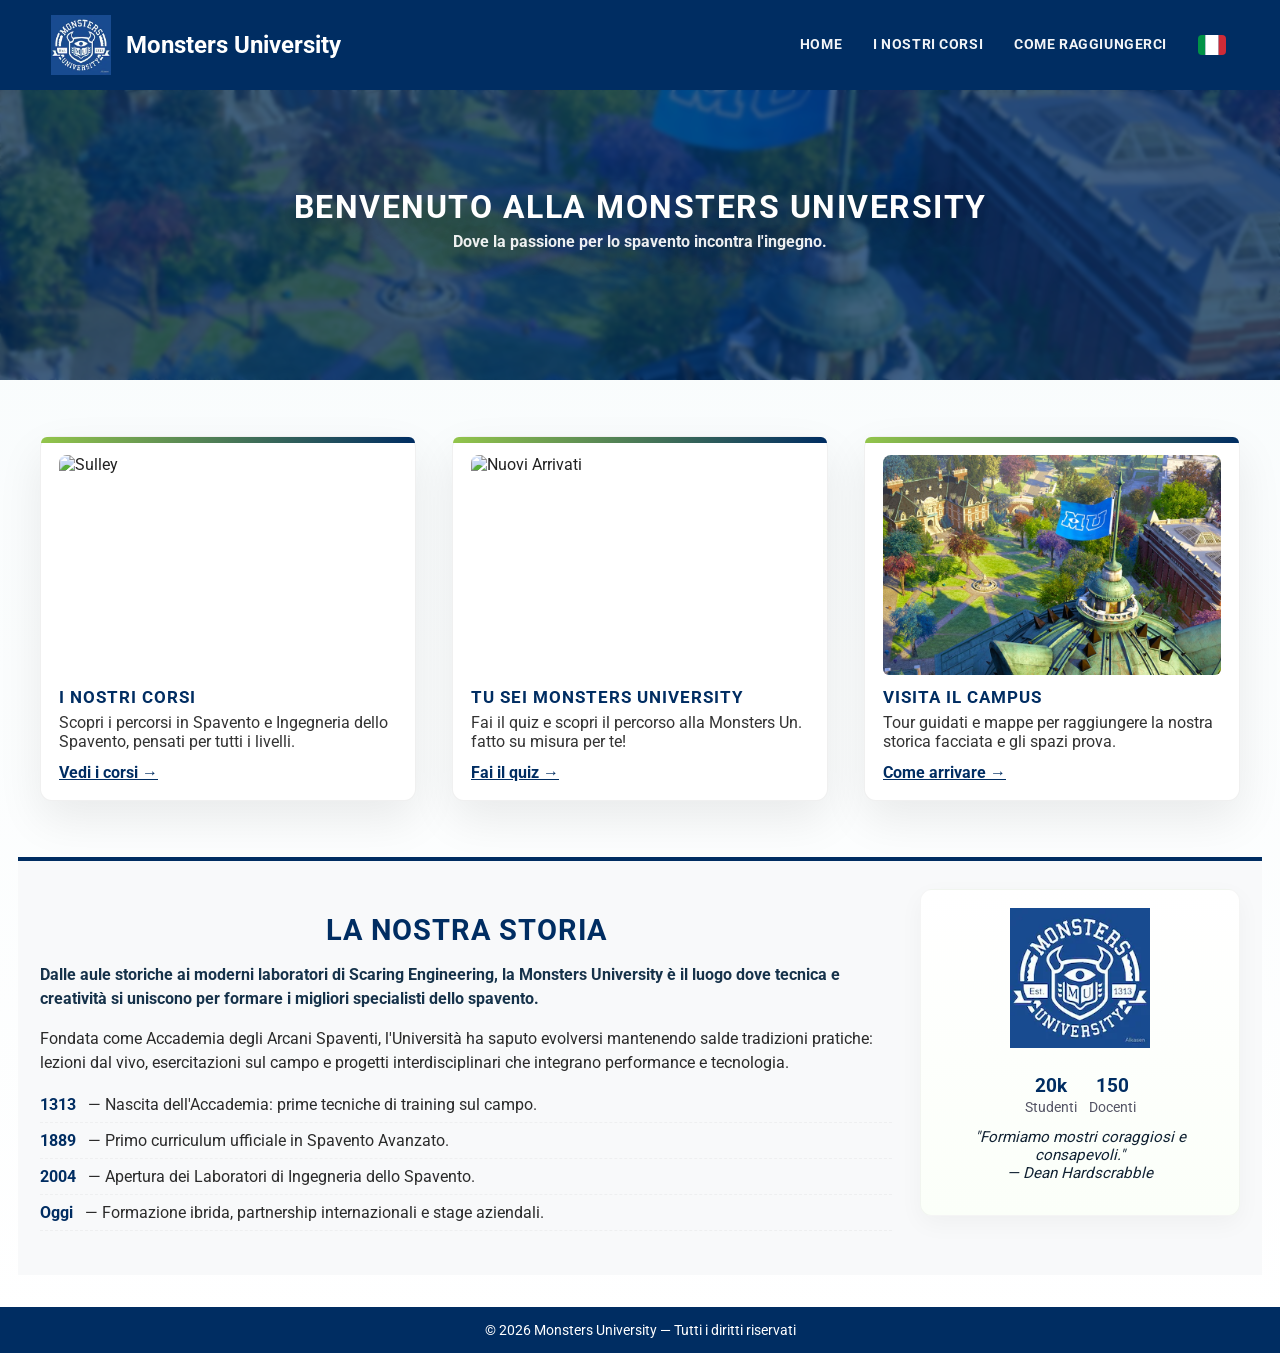
==== commit 4d16a2de: "Upgrade: Aggiunta Lingua ES, FR, DE, Refactor: Ottimizzate immagini, Fix: Risolti i conflitti con So" ====
--- a/index.html
+++ b/index.html
@@ -10,12 +10,12 @@
   <link rel="shortcut icon" href="./assets/images/Favicon.ico" type="image/x-icon" />
 
   <!-- Fogli di stile separati per responsabilità: navbar, stili globali, stili specifici per la sezione corsi -->
-  <link rel="stylesheet" href="../css/fonts.css" />
-  <link rel="stylesheet" href="../css/navbar.css" />
-  <link rel="stylesheet" href="../css/cambioLingua.css" />
-  <link rel="stylesheet" href="./css/styles.min.css" />
-  <link rel="stylesheet" href="../css/sezioneCorsi.css" />
-  <link rel="stylesheet" href="../css/footer.css" />
+  <link rel="stylesheet" href="./css/fonts.css" />
+  <link rel="stylesheet" href="./css/navbar.css" />
+  <link rel="stylesheet" href="./css/cambioLingua.css" />
+  <link rel="stylesheet" href="./css/style.css" />
+  <link rel="stylesheet" href="./css/sezioneCorsi.css" />
+  <link rel="stylesheet" href="./css/footer.css" />
 </head>
 
 <body>
@@ -23,8 +23,9 @@
 
   <!-- Selettore lingua ora integrato nel menu hamburger (mobile) -->
 
+  <div id="menu-smartphone-placeholder"></div>
+
   <main>
-    <div id="menu-smartphone-placeholder"></div>
 
     <!-- Hero: coerente con le altre pagine (usa classi già presenti) -->
     <section class="hero-corsi small">
@@ -40,7 +41,9 @@
     <section class="intro container">
       <div class="intro-grid">
         <article class="card">
-          <img src="assets/images/percorsoCorsi.webp" alt="Sulley" class="card-img" loading="lazy" decoding="async">
+          <img src="assets/images/percorsoCorsi.webp" srcset="assets/images/percorsoCorsi-small.webp 360w,
+            assets/images/percorsoCorsi.webp 600w" sizes="(max-width: 768px) 100vw, 360px" alt="Sulley"
+            class="card-img" loading="lazy" decoding="async">
           <h3 data-i18n="index_card1_titolo">I nostri corsi</h3>
           <p data-i18n="index_card1_desc">Scopri i percorsi in Spavento e Ingegneria dello Spavento, pensati per tutti i
             livelli.</p>
@@ -48,14 +51,17 @@
         </article>
 
         <article class="card">
-          <img src="assets/images/monsters/iNuoviArrivati.webp" alt="Nuovi Arrivati" class="card-img" loading="lazy" decoding="async">
+          <img src="assets/images/iNuoviArrivati.webp" srcset="assets/images/iNuoviArrivati-small.webp 526w,
+                assets/images/iNuoviArrivati.webp 600w" sizes="(max-width: 768px) 100vw, 360px" alt="Nuovi Arrivati"
+            class="card-img" loading="lazy" decoding="async">
           <h3 data-i18n="index_card2_titolo">tu sei monsters university</h3>
           <p data-i18n="index_card2_desc">Fai il quiz e scopri il percorso alla Monsters Un. fatto su misura per te!</p>
           <a class="link" href="./pages/test.html" data-i18n="index_card2_link">Fai il quiz →</a>
         </article>
 
         <article class="card">
-          <img src="assets/images/accademia.webp" alt="Facciata dell'università" class="card-img" loading="lazy" decoding="async">
+          <img src="assets/images/accademia.webp" alt="Facciata dell'università" class="card-img" loading="lazy"
+            decoding="async">
           <h3 data-i18n="index_card3_titolo">Visita il campus</h3>
           <p data-i18n="index_card3_desc">Tour guidati e mappe per raggiungere la nostra storica facciata e gli spazi
             prova.</p>
@@ -90,7 +96,8 @@
         </div>
 
         <aside class="storia-aside" aria-label="Riepilogo Monsters University">
-          <img src="assets/images/logoScuola.webp" alt="Logo Monsters University" class="storia-img" loading="lazy" decoding="async">
+          <img src="assets/images/logoScuola.webp" alt="Logo Monsters University" class="storia-img" loading="lazy"
+            decoding="async">
           <div class="stats">
             <div class="stat"><strong>20k</strong><span data-i18n="index_stat_studenti">Studenti</span></div>
             <div class="stat"><strong>150</strong><span data-i18n="index_stat_docenti">Docenti</span></div>
@@ -111,21 +118,17 @@
   <!-- Template HTML della navbar per pagine in /pages (path con ../) -->
   <script src="../JavaScript/navbar.js"></script>
   <!-- Servizio di iniezione dei componenti nel DOM -->
-  <script src="../services/caricaNavBar.js"></script>
+  <script src="../services/caricaNavBar.min.js"></script>
   <!-- Logica interattiva della navbar (hamburger menu, animazioni) -->
   <script src="../JavaScript/customNavbar.js"></script>
   <!-- Footer dinamico aggiunto dai colleghi -->
   <script src="../JavaScript/footer.js"></script>
-  <!-- Template HTML del selettore lingua — deve essere caricato PRIMA di lang.js -->
-  <script src="../JavaScript/cambioLingua.js"></script>
-  <!-- Dizionario italiano — deve essere caricato PRIMA di lang.js -->
-  <script src="../services/i18n/lang.it.js"></script>
-  <!-- Dizionario inglese — deve essere caricato PRIMA di lang.js -->
-  <script src="../services/i18n/lang.en.js"></script>
-  <!-- Assembla i due dizionari — deve essere caricato PRIMA di langService.js -->
-  <script src="../services/lang.js"></script>
-  <!-- Logica cambio lingua -->
-  <script src="../services/langService.js"></script>
+  <script src="./services/i18n/lang.it.min.js"></script>
+  <script src="./services/i18n/lang.en.min.js"></script>
+  <script src="./services/i18n/lang.de.min.js"></script>
+  <script src="./services/i18n/lang.es.min.js"></script>
+  <script src="./services/i18n/lang.fr.min.js"></script>
+  <script src="./services/langService.min.js"></script>
 </body>
 
 </html>
--- a/css/navbar.css
+++ b/css/navbar.css
@@ -70,46 +70,6 @@
 
 .nav-links a:hover {
     color: #7fb24a;
-}
-
-/* --- SELETTORE LINGUA (Shared Styles) --- */
-.flag-img {
-    width: 28px;
-    height: 20px;
-    object-fit: cover;
-    border-radius: 4px;
-    margin-right: 10px;
-    display: inline-block;
-    vertical-align: middle;
-}
-
-.visually-hidden {
-    position: absolute !important;
-    height: 1px;
-    width: 1px;
-    overflow: hidden;
-    clip: rect(1px, 1px, 1px, 1px);
-    white-space: nowrap;
-}
-
-/* --- Selettore Lingua Desktop --- */
-.nav-lang {
-    position: relative;
-    display: flex;
-    align-items: center;
-}
-
-.nav-lang .lang-toggle {
-    background: none;
-    border: none;
-    color: white;
-    display: flex;
-    align-items: center;
-    gap: 8px;
-    padding: 6px 8px;
-    border-radius: 8px;
-    cursor: pointer;
-    height: 44px;
 }
 
 .nav-lang .lang-toggle:hover {
@@ -153,27 +113,35 @@
 }
 
 /* --- HAMBURGER MENU --- */
-.hamburger {
+.hamburger-btn {
     display: none;
     /* Nascosto su desktop */
-    flex-direction: column;
-    gap: 5px;
     background: none;
     border: none;
     cursor: pointer;
-    width: 50px !important;
+    width: 48px;
+    height: 48px;
     z-index: 1100;
-    padding: 10px;
-    /* Recupera il padding per allinearsi al bordo */
-    transition: right 0.3s ease;
-}
-
-.hamburger span {
+    padding: 8px;
+    position: relative;
+}
+
+.hamburger-btn .bar {
+    display: block;
     width: 28px;
     height: 3px;
     background: white;
     border-radius: 3px;
-    transition: transform 0.4s cubic-bezier(.2, .9, .25, 1), opacity 0.2s ease;
+    margin: 6px auto;
+    transition: transform 320ms cubic-bezier(.2,.9,.25,1), background 160ms linear, top 320ms cubic-bezier(.2,.9,.25,1), width 160ms ease;
+    position: absolute;
+    left: 50%;
+    transform: translateX(-50%);
+}
+
+/* Rimuove la transizione sul transform SOLO per la barra centrale: lo scale avverrà istantaneamente */
+.hamburger-btn .bar:nth-child(2) {
+    transition: top 320ms cubic-bezier(.2,.9,.25,1), background 160ms linear;
 }
 
 /* --- RESPONSIVE (Mobile) --- */
@@ -233,60 +201,67 @@
         overflow: visible !important; /* Garantisce che la X sia sempre visibile anche se esce dai confini del bottone */
         margin-right: 0;
         padding: 0;
-    }
-
-    .hamburger span {
+        transition: transform 0.22s cubic-bezier(.2,.9,.25,1);
+    }
+
+    .hamburger-btn {
+        display: flex;
+        width: 48px;
+        height: 48px;
+        background: none;
+        border: none;
+        cursor: pointer;
+        position: relative;
+        z-index: 2000;
+        /* Allineamento: rimuoviamo margin-left:auto e applichiamo margin-right
+           per far combaciare il bottone con il padding della navbar */
+        margin-left: 0;
+        margin-right: 2%;
+        margin-top: -2%;
+        overflow: visible !important; /* Garantisce che la X sia sempre visibile anche se esce dai confini del bottone */
+        padding: 0;
+        transition: transform 0.22s cubic-bezier(.2,.9,.25,1);
+        align-self: center;
+    }
+
+    .hamburger-btn .bar {
         position: absolute;
-        width: 26px;
+        width: 22px;
         height: 3px;
         background: white;
         border-radius: 3px;
-        transition: all 0.4s ease-in-out;
-        /* Centratura assoluta rispetto al bottone 45x45 */
+        transition: transform 320ms cubic-bezier(.2,.9,.25,1), top 320ms cubic-bezier(.2,.9,.25,1), background 160ms linear, width 160ms ease;
         left: 50%;
+        transform: translateX(-50%);
+    }
+
+    /* stato chiuso */
+    .hamburger-btn .bar:nth-child(1) { top: calc(50% - 9px); }
+    .hamburger-btn .bar:nth-child(2) { top: 50%; }
+    .hamburger-btn .bar:nth-child(3) { top: calc(50% + 9px); }
+
+    .hamburger-btn.open { overflow: visible !important; isolation: isolate; }
+
+    /* stato aperto: X */
+    .hamburger-btn.open .bar:nth-child(1) {
         top: 50%;
-        transform-origin: center center;
-    }
-
-    /* --- STATO CHIUSO (Lineette distanziate) --- */
-    .hamburger span:nth-child(1) {
-        transform: translate(-50%, -10px);
-    }
-
-    .hamburger span:nth-child(2) {
-        transform: translate(-50%, -50%);
-    }
-
-    .hamburger span:nth-child(3) {
-        transform: translate(-50%, 7px);
-    }
-
-    /* --- STATO APERTO (La X perfetta) --- */
-    .hamburger.open {
-        position: relative !important;
-         /* Rende il bottone relativo per mantenere la X sempre visibile */
-        overflow: visible !important;
-        /* Forza il contesto di rendering sopra tutto */
-        isolation: isolate;
-    }
-
-    .hamburger.open span {
-        width: 24px !important;
-        /* Misura equilibrata */
-    }
-
-    .hamburger.open span:nth-child(1) {
-        transform: translate(-50%, -50%) rotate(45deg);
-    }
-
-    .hamburger.open span:nth-child(2) {
-        opacity: 0;
-        transform: translate(-150%, -50%);
-        /* Schizza via a sinistra */
-    }
-
-    .hamburger.open span:nth-child(3) {
-        transform: translate(-50%, -50%) rotate(-45deg);
+        transform: translateX(-50%) rotate(45deg);
+    }
+
+    .hamburger-btn.open .bar:nth-child(2) {
+        top: 50%;
+        transform: translateX(-50%) scaleX(0);
+    }
+
+    .hamburger-btn.open .bar:nth-child(3) {
+        top: 50%;
+        transform: translateX(-50%) rotate(-45deg);
+    }
+
+    /* enlarge X bars when open */
+    .hamburger-btn.open .bar:nth-child(1),
+    .hamburger-btn.open .bar:nth-child(3) {
+        width: 25px;
     }
 
     .menuSmartphone {
@@ -302,15 +277,18 @@
         top: 0;
         /* Copre tutto lo schermo */
         left: 0;
-        transition: all 0.1s ease-in-out;
-        opacity: 0;
+        /* rimuoviamo la transizione di opacità per apertura senza fade */
+        transition: transform 0.01s ease-in-out;
+        opacity: 0.9;
         pointer-events: none;
         z-index: 900;
     }
 
     .menuSmartphone.open {
-        opacity: 1;
+        /* rendi visibile immediatamente senza transizione di opacità */
+        opacity: 1 !important;
         pointer-events: auto;
+        transform: translateY(0);
     }
 
     .menuSmartphone a {
@@ -395,4 +373,16 @@
 
 html[lang="en"] .lang-option[data-lang="en"] {
     display: none !important;
+}
+
+html[lang="de"] .lang-option[data-lang="de"] {
+    display: none !important;
+}
+
+html[lang="es"] .lang-option[data-lang="es"] {
+    display: none !important;
+}
+
+html[lang="fr"] .lang-option[data-lang="fr"] {
+    display: none !important;
 }
--- a/css/style.css
+++ b/css/style.css
@@ -0,0 +1,1087 @@
+@font-face {
+    font-family: 'Roboto Slab';
+    font-style: normal;
+    font-weight: 400;
+    font-display: swap;
+    src: url('../assets/fonts/roboto-v51-latin-regular.woff2') format('woff2')
+}
+
+@font-face {
+    font-family: 'Roboto Slab';
+    font-style: normal;
+    font-weight: 700;
+    font-display: swap;
+    src: url('../assets/fonts/roboto-v51-latin-700.woff2') format('woff2')
+}
+
+body {
+    margin: 0;
+    padding-top: 80px;
+    font-family: 'Roboto Slab', Arial, sans-serif;
+    /* Fallback gerarchico */
+    background: linear-gradient(180deg, #f7fbfc 0%, #ffffff 100%);
+    color: var(--text, #212529);
+    -webkit-font-smoothing: antialiased;
+    -moz-osx-font-smoothing: grayscale;
+    overflow-x: hidden;
+    /* Evita scroll orizzontali indesiderati */
+}
+
+h1,
+h2,
+h3 {
+    font-family: 'Roboto Slab', serif;
+    text-transform: uppercase;
+    letter-spacing: 1px;
+    color: #002D62
+}
+
+.title {
+    display: flex;
+    flex-direction: column;
+    justify-content: center;
+    align-items: center;
+    text-align: center;
+    padding: 80px 20px;
+    background-color: #ffffff
+}
+
+.title h1 {
+    margin-bottom: 10px;
+    color: #002D62
+}
+
+.title p {
+    font-size: 1.4rem;
+    color: #1a1a1a;
+    max-width: 600px
+}
+
+.school {
+    display: flex;
+    flex-direction: column;
+    justify-content: center;
+    align-items: center;
+    text-align: center;
+    padding: 80px 5%
+}
+
+.school img {
+    max-width: 50%;
+    height: auto;
+    border: 5px double #002D62;
+    border-radius: 10px;
+    box-shadow: 0 10px 20px rgba(0, 0, 0, 0.2)
+}
+
+.storia {
+    background-color: #f8f9fa;
+    padding: 80px 10%;
+    border-top: 4px solid #002D62;
+    margin: 40px 0 72px 0; /* Unito qui */
+}
+
+.container-storia {
+    max-width: 1000px;
+    margin: 0 auto
+}
+
+.storia h2 {
+    font-size: 2.5rem;
+    margin-bottom: 40px;
+    text-align: center
+}
+
+.storia-grid {
+    display: flex;
+    gap: 50px;
+    align-items: flex-start
+}
+
+.testo-storia p {
+    font-size: 1.1rem;
+    line-height: 1.8;
+    color: #1a1a1a;
+    margin-bottom: 20px
+}
+
+.citazione {
+    background-color: #ffffff;
+    padding: 30px;
+    border-left: 6px solid #002D62;
+    box-shadow: 4px 4px 15px rgba(0, 0, 0, 0.05);
+    min-width: 280px
+}
+
+.citazione blockquote {
+    font-style: italic;
+    font-size: 1.2rem;
+    color: #002D62;
+    margin: 0
+}
+
+.citazione span {
+    display: block;
+    margin-top: 15px;
+    font-weight: bold;
+    font-style: normal;
+    font-size: 0.9rem
+}
+
+@media (max-width:768px) {
+    .hero-content h1 {
+        font-size: 2.2rem
+    }
+
+    .storia-grid {
+        flex-direction: column;
+        text-align: center
+    }
+
+    .school img {
+        max-width: 80%;
+        height: auto
+    }
+
+    .citazione {
+        min-width: unset;
+        width: 100%;
+        box-sizing: border-box
+    }
+}
+
+:root {
+    --primary: #002D62;
+    --accent: #93c54b;
+    --muted: #f6fbf4;
+    --card-bg: #ffffff;
+    --text: #222
+}
+
+.container {
+    max-width: 1200px;
+    margin: 0 auto;
+    padding: 28px 22px
+}
+
+/* Default mobile - immagine leggera */
+.hero-corsi.small {
+    position: relative;
+    background-image: url('../assets/images/accademia-400.webp');
+    background-position: center center;
+    background-size: cover;
+    background-repeat: no-repeat;
+    border-bottom: 0;
+    min-height: 300px;
+    overflow: hidden
+}
+
+.hero-overlay {
+    position: absolute;
+    inset: 0;
+    width: 100%;
+    /* Se la hero ha un'altezza minima, l'overlay la seguirà grazie a inset:0 */
+    background: linear-gradient(180deg, rgba(0, 45, 98, 0.75), rgba(0, 45, 98, 0.45));
+    display: flex;
+    flex-direction: column; /* Preso dal secondo blocco per incolonnare i testi */
+    align-items: center;
+    justify-content: center;
+    padding: 60px 20px;
+    backdrop-filter: blur(2px);
+    box-sizing: border-box;
+    z-index: 2;
+}
+
+.hero-contenuti {
+    position: relative;
+    max-width: 920px;
+    margin: 0 auto; /* Importante per centrare il contenitore se ha un max-width */
+    padding: 72px 0;
+    text-align: center;
+    color: #ffffff;
+    text-shadow: 0 8px 26px rgba(0, 0, 0, 0.36);
+    z-index: 3;
+}
+
+.hero-contenuti h2 {
+    font-family: 'Roboto Slab', serif;
+    font-size: 2.4rem;
+    margin: 0 0 8px 0;
+    line-height: 1.05;
+    color: #ffffff
+}
+
+.hero-contenuti .lead {
+    color: rgba(255, 255, 255, 0.92);
+    margin: 8px 0 18px 0;
+    font-weight: 600
+}
+
+.hero-cta {
+    display: flex;
+    gap: 12px;
+    justify-content: center;
+    align-items: center;
+    margin-top: 14px
+}
+
+.hero-cta .btn-primary {
+    padding: 12px 24px;
+    font-size: 1rem;
+    background: var(--accent);
+    color: #fff;
+    border-radius: 10px;
+    box-shadow: 0 12px 34px rgba(51, 69, 19, 0.18)
+}
+
+.hero-cta .btn-scopri {
+    background: transparent;
+    color: #fff;
+    border: 2px solid rgba(255, 255, 255, 0.18);
+    padding: 10px 18px;
+    border-radius: 8px;
+    font-weight: 700
+}
+
+.hero-cta .btn-scopri:hover {
+    background: rgba(255, 255, 255, 0.06);
+    border-color: rgba(255, 255, 255, 0.26)
+}
+
+.intro {
+    margin-top: 28px;
+    margin-bottom: 28px
+}
+
+.intro-grid {
+    display: grid;
+    grid-template-columns: repeat(3, 1fr);
+    gap: 28px
+}
+
+.card {
+    background: var(--card-bg);
+    border-radius: 12px;
+    padding: 16px 18px 20px 18px;
+    box-shadow: 0 18px 46px rgba(0, 0, 0, 0.08);
+    border: 1px solid rgba(0, 0, 0, 0.06);
+    transition: transform 220ms ease, box-shadow 220ms ease;
+    position: relative
+}
+
+.card::before {
+    content: "";
+    position: absolute;
+    left: 0;
+    right: 0;
+    top: 0;
+    height: 6px;
+    border-top-left-radius: 12px;
+    border-top-right-radius: 12px;
+    background: linear-gradient(90deg, rgba(147, 197, 75, 1) 0%, rgba(0, 45, 98, 1) 100%)
+}
+
+.card h3 {
+    margin: 0 0 6px 0;
+    color: var(--primary);
+    font-size: 1.05rem
+}
+
+.card p {
+    margin: 0 0 12px 0;
+    color: #333
+}
+
+.card .link {
+    color: var(--primary);
+    font-weight: 700
+}
+
+.card:hover {
+    transform: translateY(-6px);
+    transition: transform 220ms ease
+}
+
+.card-img {
+    width: 100%;
+    height: 180px;
+    object-fit: cover;
+    display: block;
+    border-radius: 8px 8px 6px 6px;
+    margin-bottom: 12px
+}
+
+@media (min-width:1200px) {
+    .intro-grid {
+        grid-template-columns: repeat(3, 1fr);
+        gap: 36px
+    }
+
+    .card-img {
+        height: 220px
+    }
+
+    .card {
+        padding: 18px
+    }
+}
+
+.storia-inner {
+    display: grid;
+    grid-template-columns: 1fr 320px;
+    gap: 28px;
+    align-items: start
+}
+
+.storia-main h2 {
+    color: var(--primary);
+    font-size: 1.8rem;
+    margin-bottom: 12px
+}
+
+.storia-main .lead {
+    margin-bottom: 10px;
+    font-weight: 600;
+    color: #16324a
+}
+
+.storia-main p {
+    margin-bottom: 12px;
+    line-height: 1.5;
+    color: #2a2a2a
+}
+
+.timeline {
+    list-style: none;
+    padding: 0;
+    margin: 10px 0 16px 0
+}
+
+.timeline li {
+    padding: 8px 0;
+    border-bottom: 1px dashed rgba(0, 0, 0, 0.04);
+    color: #2b2b2b
+}
+
+.timeline li strong {
+    color: var(--primary);
+    margin-right: 8px
+}
+
+.storia-aside {
+    background: linear-gradient(180deg, #ffffff, #fbfff9);
+    padding: 18px;
+    border-radius: 12px;
+    border: 1px solid rgba(0, 0, 0, 0.04);
+    box-shadow: 0 8px 24px rgba(0, 0, 0, 0.04);
+    text-align: center
+}
+
+.storia-img {
+    width: 100%;
+    height: 140px;
+    object-fit: contain;
+    margin-bottom: 12px
+}
+
+.stats {
+    display: flex;
+    gap: 12px;
+    justify-content: center;
+    margin: 10px 0 8px 0
+}
+
+.stat {
+    text-align: center
+}
+
+.stat strong {
+    display: block;
+    font-size: 1.2rem;
+    color: var(--primary)
+}
+
+.stat span {
+    font-size: 0.85rem;
+    color: #556
+}
+
+.storia-aside .quote {
+    margin-top: 12px;
+    font-style: italic;
+    color: #123;
+    font-size: 0.95rem
+}
+
+footer#site-footer {
+    margin-top: 32px
+}
+
+@media (max-width:900px) {
+    .intro-grid {
+        grid-template-columns: repeat(2, 1fr)
+    }
+
+    .hero-overlay {
+        padding: 64px 18px 48px 18px
+    }
+
+    .hero-contenuti h2 {
+        font-size: 1.9rem
+    }
+
+    .card::before {
+        height: 5px
+    }
+
+    .intro-grid>article.card:first-child .card-img {
+        object-position: center 12%;
+        height: 200px
+    }
+
+    .intro-grid>article.card .card-img {
+        height: 200px
+    }
+}
+
+@media (max-width:600px) {
+    .intro-grid {
+        grid-template-columns: 1fr
+    }
+
+    .hero-overlay {
+        padding: 40px 12px 32px 12px
+    }
+
+    .hero-contenuti h2 {
+        font-size: 1.25rem
+    }
+
+    .container {
+        padding: 12px
+    }
+
+    .intro {
+        margin-top: 12px
+    }
+
+    .hero-cta {
+        flex-direction: column;
+        gap: 8px
+    }
+
+    .intro-grid>article.card:first-child .card-img {
+        object-position: center 8%;
+        height: 180px
+    }
+
+    .intro-grid>article.card .card-img {
+        height: 180px
+    }
+
+    .storia-inner {
+        grid-template-columns: 1fr
+    }
+
+    .storia-aside {
+        order: 1;
+        margin-bottom: 14px
+    }
+
+    .storia-main {
+        order: 2
+    }
+}
+
+.navbar {
+    display: flex;
+    justify-content: space-between;
+    align-items: center;
+    padding: 15px 36px;
+    background-color: #002D62;
+    color: white;
+    position: fixed;
+    top: 0;
+    left: 0;
+    width: 100%;
+    box-sizing: border-box;
+    z-index: 1000
+}
+
+.logo a {
+    display: flex;
+    align-items: center;
+    gap: 12px;
+    text-decoration: none;
+    color: white
+}
+
+.logo a:hover {
+    opacity: 0.9
+}
+
+.logo span {
+    font-family: 'Roboto Slab', serif;
+    color: white
+}
+
+.nav-links a {
+    font-family: 'Roboto Slab', serif;
+    color: rgba(255, 255, 255, 0.95);
+    text-decoration: none;
+    font-size: 0.9rem;
+    font-weight: 600;
+    text-transform: uppercase;
+    letter-spacing: 0.04em;
+    line-height: 1; /* Spostato qui */
+    padding: 6px 8px; /* Spostato qui */
+    transition: color 0.18s ease; /* Aggiunto lo 0 davanti al punto per pulizia */
+    display: flex;
+    align-items: center;
+}
+
+.logo {
+    display: flex;
+    align-items: center;
+    gap: 15px;
+    font-size: 1.5rem;
+    font-weight: bold;
+    transition: .3s;
+    text-decoration: none;
+    margin-left: 15px
+}
+
+.nav-links {
+    list-style: none;
+    display: flex;
+    flex-wrap: wrap;
+    justify-content: center;
+    gap: 15px;
+    margin: 0;
+    padding: 0
+}
+
+.nav-links a:hover {
+    color: #7fb24a
+}
+
+.nav-links li,
+.nav-links a,
+.nav-lang {
+    display: flex;
+    align-items: center
+}
+
+.nav-links a,
+.nav-lang .lang-toggle {
+    height: 44px
+}
+
+.menuSmartphone {
+    display: none
+}
+
+.hamburger {
+    display: none;
+    flex-direction: column;
+    gap: 5px;
+    background: none;
+    border: none;
+    cursor: pointer
+}
+
+.hamburger span {
+    width: 28px;
+    height: 3px;
+    background: white;
+    border-radius: 3px;
+    transition: transform 900ms cubic-bezier(.2, .9, .25, 1), opacity 180ms ease;
+    transform-origin: center
+}
+
+.hamburger.open span:nth-child(1) {
+    transform: translateY(6px) rotate(45deg)
+}
+
+.hamburger.open span:nth-child(2) {
+    opacity: 0;
+    transform: scaleX(.2)
+}
+
+.hamburger.open span:nth-child(3) {
+    transform: translateY(-6px) rotate(-45deg)
+}
+
+@media screen and (max-width:852px) {
+
+    html,
+    body {
+        overflow-x: hidden
+    }
+
+    .menu {
+        display: none
+    }
+
+    .line {
+        width: 30px;
+        height: 2px;
+        margin: 5px
+    }
+
+    nav {
+        width: 100%;
+        display: none
+    }
+
+    .navbar {
+        position: fixed;
+        display: flex;
+        justify-content: space-between;
+        align-items: center;
+        left: 0;
+        top: 0;
+        width: 100%;
+        z-index: 1000;
+        transform: translate();
+        padding: 12px 18px
+    }
+
+    .title {
+        display: flex;
+        margin-top: 10%;
+        flex-direction: column;
+        justify-content: center;
+        align-items: center;
+        text-align: center;
+        padding: 60px 20px;
+        background-color: #ffffff
+    }
+
+    .nav-links {
+        display: none
+    }
+
+    .hamburger {
+        display: flex;
+        flex-direction: column;
+        gap: 5px;
+        margin-left: auto;
+        margin-right: 8px
+    }
+
+    .menuSmartphone {
+        display: flex;
+        position: fixed;
+        list-style: none;
+        padding: 20px;
+        background: #002D62;
+        height: 100vh;
+        width: 100%;
+        flex-direction: column;
+        top: 60px;
+        clip-path: 100% at 50% -50%;
+        -webkit-clip-path: circle(100px at 50% -50%);
+        transition: all 1s ease-out;
+        pointer-events: none;
+        z-index: 900
+    }
+
+    .menuSmartphone a {
+        display: block;
+        padding: 15px 0;
+        color: white;
+        text-decoration: none;
+        font-size: 1.2rem;
+        font-family: 'Roboto Slab', serif
+    }
+
+    .menuSmartphone.open {
+        pointer-events: auto;
+        -webkit-clip-path: circle(150% at 90% 0%);
+        clip-path: circle(150% at 90% 0%)
+    }
+
+    .open {
+        display: flex;
+        clip-path: 1500% at 50% -50%;
+        -webkit-clip-path: circle(1500px at 90% -50%);
+        pointer-events: auto
+    }
+
+    .menu-divider {
+        height: 1px;
+        background: rgba(255, 255, 255, 0.08);
+        margin: 12px 0;
+        width: 100%
+    }
+
+    .menu-lang {
+        margin-bottom: 8px
+    }
+}
+
+.menu-lang {
+    list-style: none
+}
+
+.menu-lang .lang-toggle {
+    display: flex;
+    align-items: center;
+    justify-content: space-between;
+    width: 100%;
+    background: rgba(255, 255, 255, 0.02);
+    border: 1px solid rgba(255, 255, 255, 0.04);
+    padding: 12px 12px;
+    border-radius: 10px;
+    color: rgb(0, 0, 0);
+    font-family: 'Roboto Slab', serif;
+    font-size: 1.05rem;
+    cursor: pointer
+}
+
+.menu-lang .lang-toggle:hover {
+    transform: translateY(-1px);
+    box-shadow: 0 8px 18px rgba(2, 22, 40, 0.45)
+}
+
+.menu-lang .lang-dropdown {
+    display: none; /* Fondamentale per il funzionamento del toggle JS */
+    margin-top: 8px; 
+    padding-left: 8px;
+    border-left: 2px solid rgba(255, 255, 255, 0.03);
+}
+
+.menu-lang .lang-dropdown.open {
+    display: block
+}
+
+.menu-lang .lang-option {
+    display: block;
+    background: none;
+    border: none;
+    color: white;
+    font-family: 'Roboto Slab', serif;
+    font-size: 1.05rem;
+    padding: 10px 0;
+    text-align: left;
+    width: 100%;
+    cursor: pointer
+}
+
+.menu-lang .lang-option:hover {
+    background: rgba(255, 255, 255, 0.04);
+    color: rgb(0, 0, 0)
+}
+
+.flag-img {
+    width: 28px;
+    height: 20px;
+    object-fit: cover;
+    border-radius: 4px;
+    margin-right: 10px;
+    display: inline-block;
+    vertical-align: middle
+}
+
+.menu-lang .lang-label {
+    display: inline-block;
+    margin-left: 8px;
+    font-size: 1.02rem;
+    color: white;
+    vertical-align: middle
+}
+
+.lang-toggle .lang-current-name {
+    margin-left: 8px;
+    font-size: 1.02rem;
+    color: white
+}
+
+.visually-hidden {
+    position: absolute !important;
+    height: 1px;
+    width: 1px;
+    overflow: hidden;
+    clip: rect(1px, 1px, 1px, 1px);
+    white-space: nowrap
+}
+
+.nav-lang {
+    position: relative;
+    display: inline-block
+}
+
+.nav-lang .lang-toggle {
+    background: none;
+    border: none;
+    color: white;
+    display: flex;
+    align-items: center;
+    gap: 8px;
+    padding: 6px 8px;
+    border-radius: 8px;
+    font-family: 'Roboto Slab', serif;
+    font-size: 0.92rem;
+}
+
+.nav-lang .lang-toggle:hover {
+    background: rgba(255, 255, 255, 0.02)
+}
+
+.nav-lang .lang-dropdown {
+    display: none;
+    position: absolute;
+    top: calc(100% + 8px);
+    right: 0;
+    background: rgba(2, 22, 40, 0.98);
+    border-radius: 10px;
+    padding: 6px;
+    min-width: 160px;
+    box-shadow: 0 10px 30px rgba(0, 0, 0, 0.4);
+    z-index: 1100
+}
+
+.nav-lang .lang-dropdown.open {
+    display: block
+}
+
+.nav-lang .lang-option {
+    display: flex;
+    align-items: center;
+    gap: 10px;
+    background: none;
+    border: none;
+    color: white;
+    padding: 8px 10px;
+    width: 100%;
+    text-align: left;
+    cursor: pointer
+}
+
+.nav-lang .lang-option:hover {
+    background: rgba(255, 255, 255, 0.03)
+}
+
+.nav-lang .lang-label {
+    color: white;
+    font-size: 0.98rem
+}
+
+.menu-lang .lang-left {
+    display: flex;
+    align-items: center;
+    gap: 8px
+}
+
+.menu-lang .lang-right {
+    display: flex;
+    align-items: center;
+    gap: 8px;
+    color: rgba(255, 255, 255, 0.8)
+}
+
+.menu-lang .caret {
+    font-size: 0.9rem;
+    margin-left: 6px
+}
+
+.menu-lang .lang-option.selected {
+    font-weight: 700;
+    color: white;
+    background: rgba(0, 0, 0, 0.06);
+    border-radius: 6px;
+    padding-left: 8px
+}
+
+.menu-lang .lang-option::before {
+    content: attr(data-emoji);
+    display: inline-block;
+    margin-right: 10px;
+    font-size: 1.1rem;
+    vertical-align: middle
+}
+
+#lang-selector {
+    display: none
+}
+
+/* nostriCorsi / hero */
+.hero-corsi {
+    position: relative;
+    width: 100%;
+    min-height: 500px;
+    background-image: url('../assets/images/accademia-800.webp');
+    background-size: cover;
+    background-position: center;
+    display: flex;
+    flex-direction: column;
+    justify-content: center;
+    align-items: center;
+    margin-top: 0
+}
+
+.hero-contenuti h1 {
+    font-family: 'Roboto Slab', serif;
+    font-size: 3.5rem;
+    margin-bottom: 15px;
+    color: #ffffff;
+    text-transform: uppercase;
+    letter-spacing: 2px
+}
+
+.hero-descrizione {
+    font-size: 1.3rem;
+    line-height: 1.6;
+    color: #93c54b;
+    margin-bottom: 45px;
+    max-width: 650px;
+    margin-left: auto;
+    margin-right: auto;
+    font-weight: bold
+}
+
+.hero-dettagli {
+    display: flex;
+    justify-content: center;
+    gap: 70px;
+    border-top: 1px solid rgba(255, 255, 255, 0.3);
+    padding-top: 30px
+}
+
+.dettagli-elementi {
+    display: flex;
+    flex-direction: column;
+    align-items: center
+}
+
+.dettagli-elementi strong {
+    font-size: 1rem;
+    text-transform: uppercase;
+    color: rgba(255, 255, 255, 1);
+    letter-spacing: 1px;
+    margin-bottom: 8px
+}
+
+.dettagli-elementi span {
+    font-size: 1.5rem;
+    font-weight: bold;
+    font-family: 'Roboto Slab', serif
+}
+
+.programma {
+    background-color: #f8f9fa;
+    padding: 80px 10%;
+    border-top: 4px solid #002D62
+}
+
+.container-programma {
+    max-width: 1000px;
+    margin: 0 auto
+}
+
+.programma-grid {
+    display: flex;
+    gap: 50px;
+    align-items: flex-start
+}
+
+.immagine-corso {
+    margin-top: 18px;
+    display: block;
+    text-align: center
+}
+
+.immagine-corso img {
+    width: 100%;
+    max-width: 420px;
+    height: auto;
+    display: inline-block;
+    border-radius: 12px;
+    padding: 0;
+    background: #ffffff;
+    border: 6px solid #002D62;
+    box-shadow: 0 14px 36px rgba(0, 45, 98, 0.12), 0 6px 12px rgba(0, 0, 0, 0.06);
+    transition: transform 220ms cubic-bezier(.2, .9, .3, 1), box-shadow 220ms ease
+}
+
+.immagine-corso img:hover {
+    transform: translateY(-6px);
+    box-shadow: 0 20px 48px rgba(0, 45, 98, 0.14), 0 8px 18px rgba(0, 0, 0, 0.08)
+}
+
+@media (max-width:480px) {
+    .immagine-corso img {
+        max-width: 100%;
+        border-radius: 10px;
+        border-width: 5px;
+        padding: 0
+    }
+}
+
+@media (min-width:1000px) {
+    .immagine-corso img {
+        border-radius: 14px;
+        padding: 0;
+        max-width: 90%
+    }
+}
+
+.hero-corsi.small .hero-overlay {
+    min-height: 300px;
+    padding: 36px 16px
+}
+
+.hero-corsi.small .hero-contenuti h1,
+.hero-corsi.small .hero-contenuti h2 {
+    font-size: 2rem;
+    letter-spacing: 1.5px
+}
+
+@media (max-width:768px) {
+    .hero-corsi.small {
+        height: 260px !important;
+        min-height: 260px !important
+    }
+
+    .hero-corsi.small .hero-overlay {
+        padding: 28px 14px
+    }
+
+    .hero-corsi.small .hero-contenuti h1,
+    .hero-corsi.small .hero-contenuti h2 {
+        font-size: 1.6rem
+    }
+}
+
+.footer {
+    background-color: #002D62;
+    color: white;
+    text-align: center;
+    padding: 15px 20px;
+    font-family: 'Roboto Slab', serif;
+    font-size: .85rem;
+    width: 100%;
+    box-sizing: border-box;
+    margin-left: 0;
+    margin-right: 0
+}
+
+.site-footer p {
+    margin: 0;
+    color: #ffffff
+}
+
+@media screen and (max-width:768px) {
+    .site-footer {
+        padding: 12px 15px;
+        font-size: .75rem
+    }
+}
+
+/* Desktop - immagine full quality */
+@media (min-width: 801px) {
+    .hero-corsi.small {
+        background-image: url('../assets/images/accademia.webp');
+    }
+}
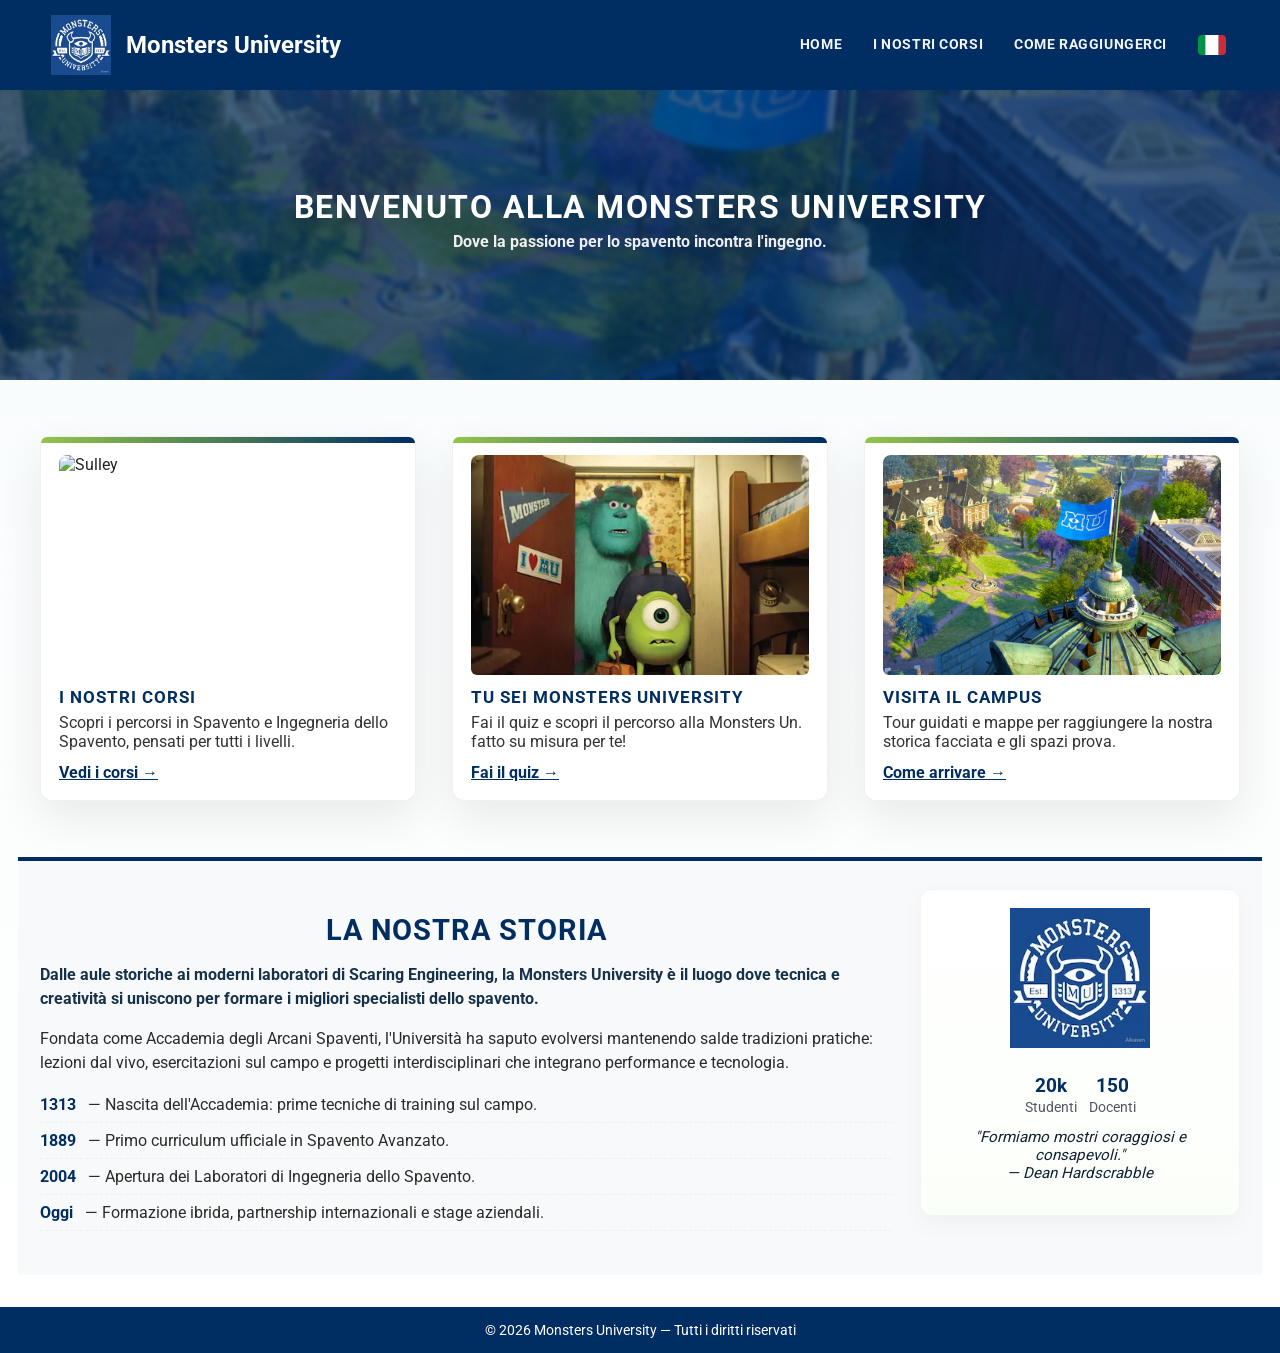
==== commit 2cd600c0: "Fix: pagina comeRaggiungerci: unificato orari, Indirizzo: Unificata via per tutte le lingue" ====
--- a/index.html
+++ b/index.html
@@ -51,8 +51,7 @@
         </article>
 
         <article class="card">
-          <img src="assets/images/iNuoviArrivati.webp" srcset="assets/images/iNuoviArrivati-small.webp 526w,
-                assets/images/iNuoviArrivati.webp 600w" sizes="(max-width: 768px) 100vw, 360px" alt="Nuovi Arrivati"
+          <img src="assets/images/iNuoviArrivati.webp" srcset="assets/images/iNuoviArrivati.webp 600w" sizes="(max-width: 768px) 100vw, 360px" alt="Nuovi Arrivati"
             class="card-img" loading="lazy" decoding="async">
           <h3 data-i18n="index_card2_titolo">tu sei monsters university</h3>
           <p data-i18n="index_card2_desc">Fai il quiz e scopri il percorso alla Monsters Un. fatto su misura per te!</p>
